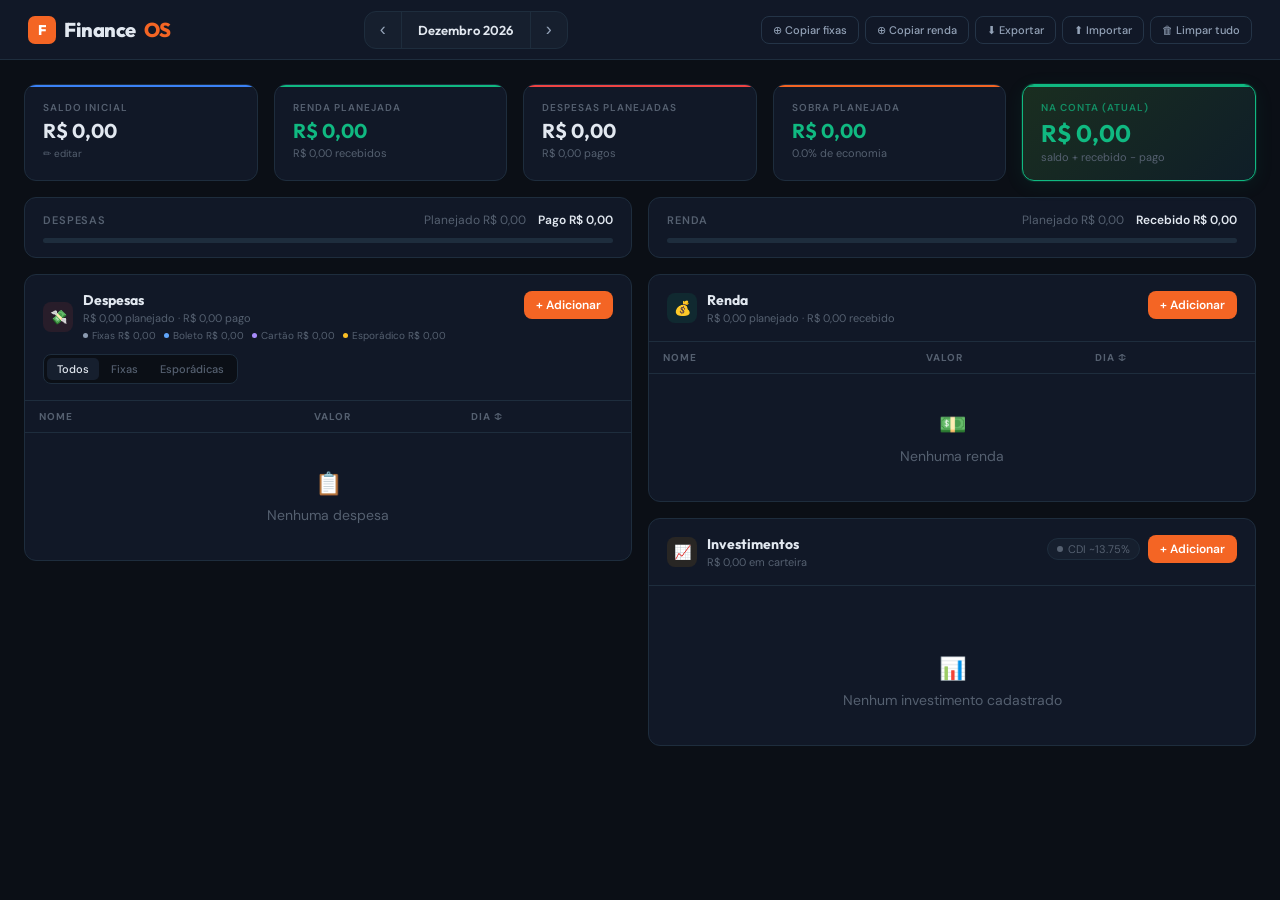
==== index.html @ c9d5740b "initial commit" ====
<!doctype html>
<html lang="pt-BR">
  <head>
    <meta charset="UTF-8" />
    <meta name="viewport" content="width=device-width, initial-scale=1.0" />
    <title>FinanceOS</title>
    <link rel="preconnect" href="https://fonts.googleapis.com" />
    <link
      href="https://fonts.googleapis.com/css2?family=Outfit:wght@300;400;500;600;700;800&family=DM+Sans:wght@300;400;500;600&display=swap"
      rel="stylesheet"
    />
    <style>
      :root {
        --bg: #0b0f16;
        --card: #111827;
        --card2: #161f2e;
        --border: #1e2d3d;
        --border2: #243447;
        --navy: #334960;
        --orange: #f46524;
        --orange2: #ff7533;
        --green: #10b981;
        --green-dim: rgba(16, 185, 129, 0.1);
        --red: #ef4444;
        --red-dim: rgba(239, 68, 68, 0.1);
        --yellow: #f59e0b;
        --yellow-dim: rgba(245, 158, 11, 0.1);
        --blue: #3b82f6;
        --blue-dim: rgba(59, 130, 246, 0.1);
        --purple: #8b5cf6;
        --purple-dim: rgba(139, 92, 246, 0.1);
        --text: #e2e8f0;
        --text2: #94a3b8;
        --text3: #556070;
        --r: 12px;
        --rs: 8px;
      }
      * {
        margin: 0;
        padding: 0;
        box-sizing: border-box;
      }
      body {
        font-family: "DM Sans", sans-serif;
        background: var(--bg);
        color: var(--text);
        min-height: 100vh;
        font-size: 14px;
      }

      /* HEADER */
      .header {
        display: flex;
        align-items: center;
        justify-content: space-between;
        padding: 0 28px;
        height: 60px;
        background: var(--card);
        border-bottom: 1px solid var(--border);
        position: sticky;
        top: 0;
        z-index: 50;
        gap: 12px;
      }
      .logo {
        font-family: "Outfit", sans-serif;
        font-size: 20px;
        font-weight: 800;
        letter-spacing: -0.5px;
        display: flex;
        align-items: center;
        gap: 8px;
        flex-shrink: 0;
      }
      .logo-mark {
        width: 28px;
        height: 28px;
        background: var(--orange);
        border-radius: 7px;
        display: flex;
        align-items: center;
        justify-content: center;
        font-size: 14px;
        color: white;
        font-weight: 800;
      }
      .logo span {
        color: var(--orange);
      }
      .month-nav {
        display: flex;
        align-items: center;
        background: var(--card2);
        border: 1px solid var(--border);
        border-radius: var(--r);
        overflow: hidden;
        flex-shrink: 0;
      }
      .mnav-btn {
        width: 36px;
        height: 36px;
        border: none;
        background: transparent;
        color: var(--text2);
        cursor: pointer;
        font-size: 18px;
        transition: all 0.15s;
        display: flex;
        align-items: center;
        justify-content: center;
      }
      .mnav-btn:hover {
        background: var(--border);
        color: var(--text);
      }
      .mnav-label {
        font-family: "Outfit", sans-serif;
        font-size: 13px;
        font-weight: 600;
        color: var(--text);
        min-width: 130px;
        text-align: center;
        text-transform: capitalize;
        border-left: 1px solid var(--border);
        border-right: 1px solid var(--border);
        height: 36px;
        display: flex;
        align-items: center;
        justify-content: center;
      }
      .header-right {
        display: flex;
        gap: 6px;
        align-items: center;
        flex-wrap: wrap;
      }
      .btn-sm {
        padding: 6px 11px;
        border-radius: var(--rs);
        border: 1px solid var(--border2);
        background: transparent;
        color: var(--text2);
        cursor: pointer;
        font-family: "DM Sans", sans-serif;
        font-size: 11px;
        font-weight: 500;
        transition: all 0.15s;
        display: flex;
        align-items: center;
        gap: 4px;
        white-space: nowrap;
      }
      .btn-sm:hover {
        background: var(--card2);
        color: var(--text);
        border-color: var(--navy);
      }
      .btn-sm.danger:hover {
        background: var(--red-dim);
        color: var(--red);
        border-color: var(--red);
      }

      .main {
        max-width: 1280px;
        margin: 0 auto;
        padding: 24px;
      }

      /* SUMMARY */
      .summary {
        display: grid;
        grid-template-columns: repeat(5, 1fr);
        gap: 16px;
        margin-bottom: 16px;
      }
      .scard {
        background: var(--card);
        border: 1px solid var(--border);
        border-radius: var(--r);
        padding: 16px 18px;
        cursor: default;
        transition: border-color 0.2s;
        position: relative;
        overflow: hidden;
      }
      .scard::after {
        content: "";
        position: absolute;
        top: 0;
        left: 0;
        right: 0;
        height: 2px;
        border-radius: 2px 2px 0 0;
      }
      .scard.c-blue::after {
        background: var(--blue);
      }
      .scard.c-green::after {
        background: var(--green);
      }
      .scard.c-red::after {
        background: var(--red);
      }
      .scard.c-orange::after {
        background: var(--orange);
      }
      .scard:hover {
        border-color: var(--border2);
      }
      .scard.c-destaque {
        background: linear-gradient(135deg, #1a2e20 0%, #0f1e28 100%);
        border-color: var(--green);
        box-shadow:
          0 0 0 1px rgba(16, 185, 129, 0.15),
          0 4px 20px rgba(16, 185, 129, 0.08);
      }
      .scard.c-destaque::after {
        background: var(--green);
      }
      .scard.c-destaque .scard-label {
        color: var(--green);
        opacity: 0.7;
      }
      .scard.c-destaque .scard-value {
        font-size: 24px;
      }
      .scard-label {
        font-size: 10px;
        font-weight: 600;
        text-transform: uppercase;
        letter-spacing: 0.1em;
        color: var(--text3);
        margin-bottom: 6px;
      }
      .scard-value {
        font-family: "Outfit", sans-serif;
        font-size: 20px;
        font-weight: 700;
        color: var(--text);
        line-height: 1.1;
      }
      .scard-value.pos {
        color: var(--green);
      }
      .scard-value.neg {
        color: var(--red);
      }
      .scard-sub {
        font-size: 11px;
        color: var(--text3);
        margin-top: 4px;
      }

      /* PROGRESS */
      .progress-row {
        display: grid;
        grid-template-columns: 1fr 1fr;
        gap: 16px;
        padding-bottom: 16px;
      }
      .pcard {
        background: var(--card);
        border: 1px solid var(--border);
        border-radius: var(--r);
        padding: 14px 18px;
      }
      .pcard-head {
        display: flex;
        justify-content: space-between;
        align-items: center;
        margin-bottom: 10px;
      }
      .pcard-title {
        font-size: 11px;
        font-weight: 600;
        text-transform: uppercase;
        letter-spacing: 0.08em;
        color: var(--text3);
      }
      .pcard-amounts {
        display: flex;
        gap: 12px;
        font-size: 12px;
      }
      .pamt-plan {
        color: var(--text3);
      }
      .pamt-real {
        color: var(--text);
        font-weight: 600;
      }
      .pbar {
        height: 5px;
        background: var(--border);
        border-radius: 100px;
        overflow: hidden;
      }
      .pbar-fill {
        height: 100%;
        border-radius: 100px;
        transition: width 0.5s ease;
      }
      .fill-green {
        background: var(--green);
      }
      .fill-red {
        background: var(--red);
      }

      /* LAYOUT */
      .layout-main {
        display: grid;
        grid-template-columns: 1fr 1fr;
        grid-template-rows: auto 1fr;
        gap: 16px;
        align-items: start;
      }
      .col-left {
        grid-column: 1;
        grid-row: 1/3;
      }
      .col-right-top {
        grid-column: 2;
        grid-row: 1;
      }
      .col-right-bottom {
        grid-column: 2;
        grid-row: 2;
      }
      .section {
        background: var(--card);
        border: 1px solid var(--border);
        border-radius: var(--r);
        overflow: hidden;
      }

      /* SECTION HEADER */
      .sec-head {
        display: flex;
        flex-direction: column;
        gap: 12px;
        padding: 16px 18px;
        border-bottom: 1px solid var(--border);
      }
      .sec-head-row {
        display: flex;
        align-items: flex-start;
        justify-content: space-between;
        gap: 8px;
      }
      .sec-title-wrap {
        display: flex;
        align-items: center;
        gap: 10px;
        min-width: 0;
      }
      .sec-icon {
        width: 30px;
        height: 30px;
        border-radius: var(--rs);
        display: flex;
        align-items: center;
        justify-content: center;
        font-size: 14px;
        flex-shrink: 0;
      }
      .icon-r {
        background: var(--red-dim);
      }
      .icon-g {
        background: var(--green-dim);
      }
      .icon-y {
        background: var(--yellow-dim);
      }
      .sec-title {
        font-family: "Outfit", sans-serif;
        font-size: 14px;
        font-weight: 700;
        color: var(--text);
      }
      .sec-sub {
        font-size: 11px;
        color: var(--text3);
        margin-top: 2px;
      }
      .sec-sub2 {
        font-size: 10px;
        color: var(--text3);
        margin-top: 4px;
        display: flex;
        gap: 8px;
        flex-wrap: wrap;
      }
      .sub2-tag {
        display: inline-flex;
        align-items: center;
        gap: 4px;
      }
      .sub2-dot {
        width: 5px;
        height: 5px;
        border-radius: 50%;
        flex-shrink: 0;
      }

      /* FILTER TABS */
      .ftabs {
        display: flex;
        background: var(--bg);
        border: 1px solid var(--border);
        border-radius: var(--rs);
        padding: 3px;
        gap: 2px;
        width: fit-content;
      }
      .ftab {
        padding: 4px 10px;
        border-radius: 5px;
        border: none;
        background: transparent;
        color: var(--text3);
        cursor: pointer;
        font-family: "DM Sans", sans-serif;
        font-size: 11px;
        font-weight: 500;
        transition: all 0.15s;
        white-space: nowrap;
      }
      .ftab.active {
        background: var(--card2);
        color: var(--text);
      }
      .ftab:hover:not(.active) {
        color: var(--text2);
      }

      /* BUTTONS */
      .btn-add {
        display: flex;
        align-items: center;
        gap: 4px;
        padding: 6px 12px;
        background: var(--orange);
        color: white;
        border: none;
        border-radius: var(--rs);
        font-family: "DM Sans", sans-serif;
        font-size: 12px;
        font-weight: 600;
        cursor: pointer;
        transition: all 0.15s;
        white-space: nowrap;
        flex-shrink: 0;
      }
      .btn-add:hover {
        background: var(--orange2);
        transform: translateY(-1px);
      }
      .btn-ghost {
        display: flex;
        align-items: center;
        gap: 4px;
        padding: 4px 9px;
        background: transparent;
        color: var(--green);
        border: 1px solid rgba(16, 185, 129, 0.3);
        border-radius: var(--rs);
        font-family: "DM Sans", sans-serif;
        font-size: 11px;
        font-weight: 600;
        cursor: pointer;
        transition: all 0.15s;
        white-space: nowrap;
      }
      .btn-ghost:hover {
        background: var(--green-dim);
      }

      /* TABLE */
      .table-wrap {
        overflow-x: hidden;
      }
      table {
        width: 100%;
        border-collapse: collapse;
        table-layout: fixed;
      }
      thead th {
        padding: 9px 10px;
        text-align: left;
        font-size: 10px;
        font-weight: 700;
        text-transform: uppercase;
        letter-spacing: 0.1em;
        color: var(--text3);
        border-bottom: 1px solid var(--border);
        white-space: nowrap;
        overflow: hidden;
        text-overflow: ellipsis;
      }
      thead th:first-child {
        padding-left: 14px;
      }
      thead th.right {
        text-align: right;
        padding-right: 12px;
      }
      /* breathing room between status badge and action buttons */
      .desp-table td:nth-child(4),
      .rend-table td:nth-child(4) {
        padding-right: 20px;
      }
      .desp-table td:nth-child(5),
      .rend-table td:nth-child(5) {
        padding-left: 0;
      }
      thead th.sortable {
        cursor: pointer;
        user-select: none;
      }
      thead th.sortable:hover {
        color: var(--text2);
      }
      .desp-table th:nth-child(1) {
        width: 46%;
      }
      .desp-table th:nth-child(2) {
        width: 26%;
      }
      .desp-table th:nth-child(3) {
        width: 12%;
      }
      .desp-table th:nth-child(4) {
        width: 16%;
      }
      .rend-table th:nth-child(1) {
        width: 44%;
      }
      .rend-table th:nth-child(2) {
        width: 28%;
      }
      .rend-table th:nth-child(3) {
        width: 12%;
      }
      .rend-table th:nth-child(4) {
        width: 16%;
      }
      tbody tr {
        border-bottom: 1px solid var(--border);
        transition: background 0.1s;
        cursor: grab;
      }
      tbody tr:last-child {
        border-bottom: none;
      }
      tbody tr:hover {
        background: rgba(255, 255, 255, 0.02);
      }
      tbody tr:active {
        cursor: grabbing;
      }
      tbody tr.dragging {
        opacity: 0.3;
      }
      tbody tr.drag-target {
        background: rgba(244, 101, 36, 0.07) !important;
        outline: 1px dashed rgba(244, 101, 36, 0.35);
      }
      tbody td {
        padding: 11px 10px;
        color: var(--text);
        font-size: 13px;
        vertical-align: middle;
        white-space: nowrap;
      }
      tbody td:first-child {
        padding-left: 14px;
        overflow: hidden;
        text-overflow: ellipsis;
      }
      tbody td.right {
        text-align: right;
        padding-right: 10px;
        padding-left: 6px;
      }
      tbody td.right {
        text-align: right;
        padding-right: 12px;
      }
      .td-muted {
        color: var(--text3);
      }

      /* Color stripe — tipo (overridden by done) */
      tr.tr-boleto:not(.tr-done) td:first-child {
        box-shadow: inset 3px 0 0 var(--blue);
      }
      tr.tr-cartao:not(.tr-done) td:first-child {
        box-shadow: inset 3px 0 0 var(--purple);
      }
      tr.tr-espora:not(.tr-done) td:first-child {
        box-shadow: inset 3px 0 0 var(--yellow);
      }
      /* Paid/received row */
      tbody tr.tr-done {
        background: rgba(16, 185, 129, 0.05);
      }
      tbody tr.tr-done:hover {
        background: rgba(16, 185, 129, 0.09);
      }
      tbody tr.tr-done td:first-child {
        box-shadow: inset 3px 0 0 var(--green);
      }

      /* BADGES */
      .badge-inline {
        display: inline-flex;
        align-items: center;
        font-size: 9px;
        font-weight: 700;
        padding: 1px 6px;
        border-radius: 100px;
        text-transform: uppercase;
        letter-spacing: 0.05em;
        vertical-align: middle;
        margin-left: 6px;
        background: var(--green-dim);
        color: var(--green);
      }
      .badge-hoje {
        background: rgba(244, 101, 36, 0.15);
        color: var(--orange);
      }

      /* ROW ACTIONS - always visible, equal size */
      .row-acts {
        display: flex;
        align-items: center;
        justify-content: flex-end;
        gap: 5px;
      }
      .ibt {
        width: 26px;
        height: 26px;
        border-radius: 5px;
        border: none;
        background: transparent;
        cursor: pointer;
        display: flex;
        align-items: center;
        justify-content: center;
        font-size: 13px;
        color: var(--text3);
        transition: all 0.1s;
        flex-shrink: 0;
      }
      .ibt:hover {
        background: var(--border2);
        color: var(--text);
      }
      .ibt.chk:hover {
        background: var(--green-dim);
        color: var(--green);
      }
      .ibt.del:hover {
        background: var(--red-dim);
        color: var(--red);
      }
      .ibt.chk.is-done {
        color: var(--green);
      }

      .empty {
        text-align: center;
        padding: 36px 24px;
        color: var(--text3);
      }
      .empty-icon {
        font-size: 22px;
        margin-bottom: 8px;
      }

      /* INVESTMENTS */
      .inv-grid {
        display: grid;
        grid-template-columns: repeat(auto-fill, minmax(200px, 1fr));
        gap: 12px;
        padding: 16px;
      }
      .inv-card {
        background: var(--card2);
        border: 1px solid var(--border);
        border-radius: var(--rs);
        padding: 14px;
        position: relative;
        transition: border-color 0.15s;
      }
      .inv-card:hover {
        border-color: var(--border2);
      }
      .inv-card.cdb-card {
        border-color: rgba(16, 185, 129, 0.25);
      }
      .inv-card-acts {
        position: absolute;
        top: 8px;
        right: 8px;
        display: flex;
        gap: 4px;
      }
      .inv-name {
        font-weight: 600;
        font-size: 13px;
        margin-bottom: 2px;
        padding-right: 56px;
      }
      .inv-type {
        font-size: 10px;
        text-transform: uppercase;
        letter-spacing: 0.06em;
        color: var(--text3);
        margin-bottom: 10px;
      }
      .inv-val {
        font-family: "Outfit", sans-serif;
        font-size: 19px;
        font-weight: 700;
        color: var(--green);
      }
      .inv-rend {
        font-size: 11px;
        color: var(--green);
        margin-top: 2px;
      }
      .inv-rend.neg {
        color: var(--red);
      }
      .inv-meta {
        display: flex;
        justify-content: space-between;
        margin-top: 8px;
        padding-top: 8px;
        border-top: 1px solid var(--border);
        font-size: 10px;
        color: var(--text3);
      }
      .inv-aportes {
        margin-top: 8px;
        padding-top: 8px;
        border-top: 1px solid var(--border);
      }
      .inv-aporte-row {
        display: flex;
        justify-content: space-between;
        align-items: center;
        font-size: 11px;
        color: var(--text3);
        padding: 3px 0;
        gap: 6px;
      }
      .inv-aporte-val {
        color: var(--text);
        font-weight: 500;
        flex-shrink: 0;
      }
      .inv-aporte-tag {
        font-size: 9px;
        padding: 1px 5px;
        border-radius: 100px;
        background: var(--yellow-dim);
        color: var(--yellow);
        flex-shrink: 0;
      }
      .inv-aporte-del {
        width: 16px;
        height: 16px;
        border-radius: 3px;
        border: none;
        background: transparent;
        cursor: pointer;
        color: var(--text3);
        font-size: 10px;
        display: flex;
        align-items: center;
        justify-content: center;
        flex-shrink: 0;
      }
      .inv-aporte-del:hover {
        background: var(--red-dim);
        color: var(--red);
      }
      .inv-total {
        display: flex;
        align-items: center;
        justify-content: space-between;
        padding: 12px 16px;
        border-top: 1px solid var(--border);
      }
      .inv-total-label {
        font-size: 12px;
        color: var(--text3);
      }
      .inv-total-val {
        font-family: "Outfit", sans-serif;
        font-size: 15px;
        font-weight: 700;
        color: var(--green);
      }

      /* CDI BADGE */
      .cdi-badge {
        display: inline-flex;
        align-items: center;
        gap: 5px;
        font-size: 11px;
        color: var(--text3);
        background: var(--card2);
        border: 1px solid var(--border);
        border-radius: 100px;
        padding: 3px 9px;
        flex-shrink: 0;
      }
      .cdi-dot {
        width: 6px;
        height: 6px;
        border-radius: 50%;
        background: var(--text3);
      }
      .cdi-dot.live {
        background: var(--green);
        animation: pulse 2s infinite;
      }
      @keyframes pulse {
        0%,
        100% {
          opacity: 1;
        }
        50% {
          opacity: 0.4;
        }
      }

      /* MODAL */
      .overlay {
        position: fixed;
        inset: 0;
        background: rgba(0, 0, 0, 0.65);
        backdrop-filter: blur(3px);
        z-index: 200;
        display: flex;
        align-items: center;
        justify-content: center;
        opacity: 0;
        pointer-events: none;
        transition: opacity 0.2s;
      }
      .overlay.open {
        opacity: 1;
        pointer-events: all;
      }
      .modal {
        background: var(--card);
        border: 1px solid var(--border2);
        border-radius: var(--r);
        padding: 26px;
        width: 440px;
        max-width: 96vw;
        transform: translateY(10px) scale(0.98);
        transition: transform 0.2s;
        max-height: 90vh;
        overflow-y: auto;
      }
      .overlay.open .modal {
        transform: translateY(0) scale(1);
      }
      .modal-title {
        font-family: "Outfit", sans-serif;
        font-size: 16px;
        font-weight: 700;
        margin-bottom: 20px;
        color: var(--text);
      }
      .fg {
        margin-bottom: 13px;
      }
      .fg label {
        display: block;
        font-size: 11px;
        font-weight: 600;
        text-transform: uppercase;
        letter-spacing: 0.07em;
        color: var(--text3);
        margin-bottom: 5px;
      }
      .fi,
      .fs {
        width: 100%;
        padding: 9px 12px;
        background: var(--bg);
        border: 1px solid var(--border2);
        border-radius: var(--rs);
        color: var(--text);
        font-family: "DM Sans", sans-serif;
        font-size: 13px;
        outline: none;
        transition: border-color 0.15s;
      }
      .fi:focus,
      .fs:focus {
        border-color: var(--orange);
      }
      .fs option {
        background: var(--card);
      }
      .frow {
        display: grid;
        grid-template-columns: 1fr 1fr;
        gap: 12px;
      }
      .modal-actions {
        display: flex;
        gap: 8px;
        margin-top: 20px;
        justify-content: flex-end;
      }
      .btn-save {
        padding: 9px 22px;
        background: var(--orange);
        color: white;
        border: none;
        border-radius: var(--rs);
        font-family: "DM Sans", sans-serif;
        font-size: 13px;
        font-weight: 600;
        cursor: pointer;
        transition: all 0.15s;
      }
      .btn-save:hover {
        background: var(--orange2);
      }
      .btn-cancel {
        padding: 9px 18px;
        background: transparent;
        color: var(--text2);
        border: 1px solid var(--border2);
        border-radius: var(--rs);
        font-family: "DM Sans", sans-serif;
        font-size: 13px;
        cursor: pointer;
        transition: all 0.15s;
      }
      .btn-cancel:hover {
        background: var(--card2);
        color: var(--text);
      }
      .cdi-hint {
        font-size: 11px;
        color: var(--text3);
        margin-top: 4px;
      }
      .cdi-hint span {
        color: var(--green);
      }

      /* CHECK ROW */
      .check-row {
        display: flex;
        align-items: flex-start;
        gap: 8px;
        margin-bottom: 13px;
        padding: 10px 13px;
        background: var(--bg);
        border: 1px solid var(--border2);
        border-radius: var(--rs);
      }
      .check-row input[type="checkbox"] {
        width: 15px;
        height: 15px;
        accent-color: var(--orange);
        cursor: pointer;
        flex-shrink: 0;
        margin-top: 1px;
      }
      .check-row label {
        font-size: 12px;
        color: var(--text2);
        cursor: pointer;
        line-height: 1.4;
      }

      /* RADIO OPTIONS */
      .radio-group {
        display: flex;
        flex-direction: column;
        gap: 6px;
        margin-bottom: 13px;
      }
      .radio-opt {
        display: flex;
        align-items: flex-start;
        gap: 8px;
        padding: 9px 13px;
        background: var(--bg);
        border: 1px solid var(--border2);
        border-radius: var(--rs);
        cursor: pointer;
        transition: border-color 0.15s;
      }
      .radio-opt:hover {
        border-color: var(--navy);
      }
      .radio-opt.selected {
        border-color: var(--orange);
        background: rgba(244, 101, 36, 0.05);
      }
      .radio-opt input[type="radio"] {
        width: 14px;
        height: 14px;
        accent-color: var(--orange);
        cursor: pointer;
        flex-shrink: 0;
        margin-top: 1px;
      }
      .radio-opt-text {
        font-size: 12px;
        color: var(--text2);
        line-height: 1.4;
      }
      .radio-opt-text strong {
        color: var(--text);
        display: block;
        font-size: 12px;
        margin-bottom: 1px;
      }

      /* MODAL INFO */
      .modal-info {
        background: var(--green-dim);
        border: 1px solid rgba(16, 185, 129, 0.2);
        border-radius: var(--rs);
        padding: 9px 12px;
        margin-bottom: 13px;
        font-size: 12px;
        color: var(--green);
      }

      /* SALDO EDIT */
      .saldo-fi {
        background: var(--card2);
        border: 1px solid var(--border2);
        border-radius: 6px;
        color: var(--text);
        font-family: "Outfit", sans-serif;
        font-size: 20px;
        font-weight: 700;
        padding: 2px 8px;
        width: 160px;
        outline: none;
      }
      .saldo-fi:focus {
        border-color: var(--orange);
      }

      /* TOAST */
      .toast {
        position: fixed;
        bottom: 20px;
        right: 20px;
        background: var(--card);
        border: 1px solid var(--border2);
        border-radius: var(--rs);
        padding: 10px 16px;
        font-size: 13px;
        color: var(--text);
        z-index: 300;
        transform: translateY(60px);
        opacity: 0;
        transition: all 0.25s;
        display: flex;
        align-items: center;
        gap: 10px;
        min-width: 220px;
      }
      .toast.show {
        transform: translateY(0);
        opacity: 1;
      }
      .toast.ok {
        border-left: 3px solid var(--green);
      }
      .toast.err {
        border-left: 3px solid var(--red);
      }
      .toast.warn {
        border-left: 3px solid var(--yellow);
      }
      .toast-undo {
        padding: 3px 10px;
        background: var(--border2);
        border: none;
        border-radius: 5px;
        color: var(--text);
        font-size: 12px;
        font-weight: 600;
        cursor: pointer;
        transition: background 0.1s;
        flex-shrink: 0;
      }
      .toast-undo:hover {
        background: var(--navy);
      }

      input[type="number"]::-webkit-inner-spin-button,
      input[type="number"]::-webkit-outer-spin-button {
        -webkit-appearance: none;
        margin: 0;
      }
      input[type="number"] {
        appearance: textfield;
      }
      .fs {
        appearance: none;
        -webkit-appearance: none;
        background-image: url("data:image/svg+xml,%3Csvg xmlns='http://www.w3.org/2000/svg' width='12' height='8' viewBox='0 0 12 8'%3E%3Cpath d='M1 1l5 5 5-5' stroke='%2356677a' stroke-width='1.5' fill='none' stroke-linecap='round'/%3E%3C/svg%3E");
        background-repeat: no-repeat;
        background-position: right 12px center;
        padding-right: 36px;
        cursor: pointer;
      }
      input[type="date"]::-webkit-calendar-picker-indicator {
        background-image: url("data:image/svg+xml,%3Csvg xmlns='http://www.w3.org/2000/svg' width='14' height='14' viewBox='0 0 24 24' fill='none' stroke='%2356677a' stroke-width='2' stroke-linecap='round'%3E%3Crect x='3' y='4' width='18' height='18' rx='2'/%3E%3Cline x1='16' y1='2' x2='16' y2='6'/%3E%3Cline x1='8' y1='2' x2='8' y2='6'/%3E%3Cline x1='3' y1='10' x2='21' y2='10'/%3E%3C/svg%3E");
        cursor: pointer;
        opacity: 1;
        padding: 2px;
      }

      /* TODAY BANNER */
      .today-banner {
        background: linear-gradient(
          135deg,
          rgba(244, 101, 36, 0.08),
          rgba(244, 101, 36, 0.03)
        );
        border: 1px solid rgba(244, 101, 36, 0.25);
        border-radius: var(--r);
        padding: 14px 18px;
        display: flex;
        align-items: flex-start;
        gap: 14px;
      }
      .today-banner-icon {
        font-size: 20px;
        flex-shrink: 0;
        margin-top: 1px;
      }
      .today-banner-title {
        font-family: "Outfit", sans-serif;
        font-size: 13px;
        font-weight: 700;
        color: var(--orange);
        margin-bottom: 6px;
      }
      .today-banner-items {
        display: flex;
        flex-wrap: wrap;
        gap: 8px;
      }
      .today-item {
        display: inline-flex;
        align-items: center;
        gap: 6px;
        background: rgba(244, 101, 36, 0.1);
        border: 1px solid rgba(244, 101, 36, 0.2);
        border-radius: 100px;
        padding: 3px 10px;
        font-size: 12px;
        color: var(--text);
      }
      .today-item.done {
        background: var(--green-dim);
        border-color: rgba(16, 185, 129, 0.2);
        color: var(--text3);
        text-decoration: line-through;
      }
      .today-item-val {
        font-weight: 600;
        color: var(--orange);
      }
      .today-item.done .today-item-val {
        color: var(--green);
      }

      @media (max-width: 1050px) {
        .layout-main {
          grid-template-columns: 1fr;
          grid-template-rows: auto;
        }
        .col-left,
        .col-right-top,
        .col-right-bottom {
          grid-column: 1;
          grid-row: auto;
        }
      }
      @media (max-width: 800px) {
        .summary {
          grid-template-columns: repeat(3, 1fr);
        }
        .progress-row {
          grid-template-columns: 1fr;
        }
        .header {
          padding: 0 14px;
          flex-wrap: wrap;
          height: auto;
          padding-top: 10px;
          padding-bottom: 10px;
        }
        .main {
          padding: 14px;
        }
      }
      @media (max-width: 520px) {
        .summary {
          grid-template-columns: 1fr 1fr;
        }
      }
    </style>
  </head>
  <body>
    <header class="header">
      <div class="logo">
        <div class="logo-mark">F</div>
        Finance<span>OS</span>
      </div>
      <div class="month-nav">
        <button class="mnav-btn" onclick="prevMonth()">&#8249;</button>
        <div class="mnav-label" id="monthLabel">—</div>
        <button class="mnav-btn" onclick="nextMonth()">&#8250;</button>
      </div>
      <div class="header-right">
        <button class="btn-sm" onclick="copyPrevMonthFixed()">
          ⊕ Copiar fixas
        </button>
        <button class="btn-sm" onclick="copyPrevMonthRenda()">
          ⊕ Copiar renda
        </button>
        <button class="btn-sm" onclick="exportData()">⬇ Exportar</button>
        <button class="btn-sm" onclick="importClick()">⬆ Importar</button>
        <button class="btn-sm danger" onclick="clearAll()">
          🗑 Limpar tudo
        </button>
        <input
          type="file"
          id="importFile"
          accept=".json"
          style="display: none"
          onchange="importData(event)"
        />
      </div>
    </header>

    <div class="main">
      <div id="todayBanner" style="display: none; margin-bottom: 16px"></div>
      <div class="summary" id="summary"></div>
      <div class="progress-row" id="progressRow"></div>

      <div class="layout-main">
        <!-- DESPESAS -->
        <div class="section col-left">
          <div class="sec-head">
            <div class="sec-head-row">
              <div class="sec-title-wrap">
                <div class="sec-icon icon-r">💸</div>
                <div>
                  <div class="sec-title">Despesas</div>
                  <div class="sec-sub" id="despSub">—</div>
                  <div class="sec-sub2" id="despBreak"></div>
                </div>
              </div>
              <button class="btn-add" onclick="openModal('despesa')">
                + Adicionar
              </button>
            </div>
            <div class="ftabs">
              <button class="ftab active" onclick="setFilter('todos', this)">
                Todos
              </button>
              <button class="ftab" onclick="setFilter('fixo', this)">
                Fixas
              </button>
              <button class="ftab" onclick="setFilter('esporadico', this)">
                Esporádicas
              </button>
            </div>
          </div>
          <div class="table-wrap">
            <table class="desp-table">
              <thead>
                <tr>
                  <th>Nome</th>
                  <th>Valor</th>
                  <th
                    class="sortable"
                    onclick="toggleSort('d')"
                    id="despDiaHead"
                  >
                    Dia ↕
                  </th>
                  <th class="right"></th>
                </tr>
              </thead>
              <tbody id="despBody"></tbody>
            </table>
            <div class="empty" id="despEmpty" style="display: none">
              <div class="empty-icon">📋</div>
              <div>Nenhuma despesa</div>
            </div>
          </div>
        </div>

        <!-- RENDA -->
        <div class="section col-right-top">
          <div class="sec-head">
            <div class="sec-head-row">
              <div class="sec-title-wrap">
                <div class="sec-icon icon-g">💰</div>
                <div>
                  <div class="sec-title">Renda</div>
                  <div class="sec-sub" id="rendSub">—</div>
                </div>
              </div>
              <button class="btn-add" onclick="openModal('renda')">
                + Adicionar
              </button>
            </div>
          </div>
          <div class="table-wrap">
            <table class="rend-table">
              <thead>
                <tr>
                  <th>Nome</th>
                  <th>Valor</th>
                  <th
                    class="sortable"
                    onclick="toggleSort('r')"
                    id="rendDiaHead"
                  >
                    Dia ↕
                  </th>
                  <th class="right"></th>
                </tr>
              </thead>
              <tbody id="rendBody"></tbody>
            </table>
            <div class="empty" id="rendEmpty" style="display: none">
              <div class="empty-icon">💵</div>
              <div>Nenhuma renda</div>
            </div>
          </div>
        </div>

        <!-- INVESTIMENTOS -->
        <div class="section col-right-bottom">
          <div class="sec-head">
            <div class="sec-head-row">
              <div class="sec-title-wrap">
                <div class="sec-icon icon-y">📈</div>
                <div>
                  <div class="sec-title">Investimentos</div>
                  <div class="sec-sub" id="invSub">—</div>
                </div>
              </div>
              <div
                style="
                  display: flex;
                  align-items: center;
                  gap: 8px;
                  flex-wrap: wrap;
                "
              >
                <div class="cdi-badge">
                  <div class="cdi-dot" id="cdiDot"></div>
                  <span id="cdiLabel">CDI...</span>
                </div>
                <button class="btn-add" onclick="openModal('investimento')">
                  + Adicionar
                </button>
              </div>
            </div>
          </div>
          <div id="invGrid" class="inv-grid"></div>
          <div class="empty" id="invEmpty" style="display: none">
            <div class="empty-icon">📊</div>
            <div>Nenhum investimento cadastrado</div>
          </div>
          <div id="invTotal" style="display: none" class="inv-total">
            <span class="inv-total-label">Total em carteira</span>
            <span class="inv-total-val" id="invTotalVal">R$ 0,00</span>
          </div>
        </div>
      </div>
    </div>

    <div class="overlay" id="overlay" onclick="handleOverlayClick(event)">
      <div class="modal">
        <div class="modal-title" id="modalTitle">—</div>
        <div id="modalBody"></div>
        <div class="modal-actions">
          <button class="btn-cancel" onclick="closeModal()">Cancelar</button>
          <button class="btn-save" onclick="saveModal()">Salvar</button>
        </div>
      </div>
    </div>
    <div class="toast" id="toast">
      <span id="toastMsg"></span>
      <button
        class="toast-undo"
        id="toastUndo"
        style="display: none"
        onclick="undoLast()"
      >
        Desfazer
      </button>
    </div>

    <script>
      const MONTHS = [
        "Janeiro",
        "Fevereiro",
        "Março",
        "Abril",
        "Maio",
        "Junho",
        "Julho",
        "Agosto",
        "Setembro",
        "Outubro",
        "Novembro",
        "Dezembro",
      ];
      const INV_TIPOS = [
        "CDB",
        "Ações",
        "FII",
        "Renda Fixa",
        "Tesouro Direto",
        "Criptomoedas",
        "Outro",
      ];

      let yr = new Date().getFullYear(),
        mo = new Date().getMonth();
      let state = {},
        curFilter = "todos",
        modalCtx = null,
        cdiDiary = null,
        dragId = null,
        dragSec = null;
      let despSort = null,
        rendSort = null; // null | 'asc' | 'desc'
      let undoStack = []; // {desc, restore: fn}

      // ─── KEY / MONTH ────────────────────────────────────────
      function uid() {
        return Date.now().toString(36) + Math.random().toString(36).slice(2, 6);
      }
      function getKey(y, m) {
        y = y ?? yr;
        m = m ?? mo;
        return `${y}-${String(m + 1).padStart(2, "0")}`;
      }
      function getMonth(y, m) {
        const k = getKey(y, m);
        if (!state[k])
          state[k] = {
            saldoInicial: 0,
            despesas: [],
            rendas: [],
            investimentos: [],
          };
        return state[k];
      }
      function save() {
        localStorage.setItem("fos_v3", JSON.stringify(state));
      }

      // ─── MIGRATE ────────────────────────────────────────────
      function migrate() {
        Object.values(state).forEach((m) => {
          if (!m.despesas) m.despesas = [];
          if (!m.rendas) m.rendas = [];
          if (!m.investimentos) m.investimentos = [];
          m.despesas.forEach((d) => {
            if (d.tipo === "cartao") {
              d.tipo = "fixo";
              d.subtipo = "cartao";
            }
            if (d.tipo === "fixo" && !d.subtipo) d.subtipo = "boleto";
            if (d.data && typeof d.data === "string" && d.data.includes("-"))
              d.data = parseInt(d.data.split("-")[2], 10);
          });
          m.rendas.forEach((r) => {
            if (r.data && typeof r.data === "string" && r.data.includes("-"))
              r.data = parseInt(r.data.split("-")[2], 10);
          });
          m.investimentos.forEach((i) => {
            // old CDB with valorInicial → aportes
            if (i.valorInicial !== undefined && !i.aportes) {
              i.aportes = [
                {
                  id: uid(),
                  valor: i.valorInicial,
                  data: i.dataInicio || new Date().toISOString().slice(0, 10),
                  impacto: "nenhum",
                },
              ];
              delete i.valorInicial;
              delete i.dataInicio;
            }
            // ensure aportes array
            if (!i.aportes) i.aportes = [];
          });
        });
      }

      function load() {
        const s =
          localStorage.getItem("fos_v3") || localStorage.getItem("fos_v2");
        if (s) {
          state = JSON.parse(s);
          migrate();
          return;
        }
      }

      // ─── CDI ────────────────────────────────────────────────
      async function fetchCDI() {
        try {
          const r = await fetch(
            "https://api.bcb.gov.br/dados/serie/bcdata.sgs.12/dados/ultimos/1?formato=json",
          );
          if (!r.ok) throw 0;
          const data = await r.json();
          cdiDiary = parseFloat(data[0].valor) / 100;
          const aa = (Math.pow(1 + cdiDiary, 252) - 1) * 100;
          document.getElementById("cdiDot").classList.add("live");
          document.getElementById("cdiLabel").textContent =
            `CDI ${aa.toFixed(2)}% a.a.`;
        } catch {
          cdiDiary = Math.pow(1 + 13.75 / 100, 1 / 252) - 1;
          document.getElementById("cdiLabel").textContent = "CDI ~13.75%";
        }
        render();
      }

      function businessDays(s, e) {
        const sd = new Date(s + "T12:00:00"),
          ed = new Date(e + "T12:00:00");
        let n = 0,
          d = new Date(sd);
        while (d <= ed) {
          if (d.getDay() !== 0 && d.getDay() !== 6) n++;
          d.setDate(d.getDate() + 1);
        }
        return n;
      }

      // CDB: each aporte earns from its own date
      function calcCDB(inv) {
        if (!inv.aportes || !inv.aportes.length) return null;
        const rate = cdiDiary ?? Math.pow(1 + 13.75 / 100, 1 / 252) - 1;
        const myRate = rate * ((inv.percentualCDI || 100) / 100);
        const today = new Date().toISOString().slice(0, 10);
        let valorAtual = 0,
          valorTotal = 0;
        inv.aportes.forEach((a) => {
          const days = businessDays(a.data, today);
          valorAtual +=
            days > 0 ? a.valor * Math.pow(1 + myRate, days) : a.valor;
          valorTotal += a.valor;
        });
        return {
          valorAtual,
          rendimento: valorAtual - valorTotal,
          rendPct:
            valorTotal > 0 ? ((valorAtual - valorTotal) / valorTotal) * 100 : 0,
          valorTotal,
        };
      }

      // investment impact totals
      function calcInvImpact(data) {
        let planejado = 0,
          realizado = 0;
        data.investimentos.forEach((i) => {
          (i.aportes || []).forEach((a) => {
            if (a.impacto === "planejado" || a.impacto === "realizado")
              planejado += a.valor;
            if (a.impacto === "realizado") realizado += a.valor;
          });
          if (!i.aportes || i.aportes.length === 0) {
            if (i.impacto === "planejado" || i.impacto === "realizado")
              planejado += i.valor || 0;
            if (i.impacto === "realizado") realizado += i.valor || 0;
          }
        });
        return { planejado, realizado };
      }

      // ─── FORMAT ─────────────────────────────────────────────
      function brl(v) {
        return new Intl.NumberFormat("pt-BR", {
          style: "currency",
          currency: "BRL",
        }).format(v || 0);
      }
      function fmtDay(d) {
        if (!d && d !== 0) return "—";
        if (typeof d === "number") return String(d);
        if (typeof d === "string" && d.includes("-"))
          return String(parseInt(d.split("-")[2], 10));
        return String(d);
      }
      function esc(s) {
        return String(s)
          .replace(/&/g, "&amp;")
          .replace(/</g, "&lt;")
          .replace(/>/g, "&gt;");
      }
      function dayVal(d) {
        if (!d && d !== 0) return 99;
        return typeof d === "number"
          ? d
          : parseInt(String(d).split("-")[2] || 99, 10);
      }

      // ─── NAVIGATE ───────────────────────────────────────────
      function prevMonth() {
        mo--;
        if (mo < 0) {
          mo = 11;
          yr--;
        }
        despSort = rendSort = null;
        render();
      }
      function nextMonth() {
        mo++;
        if (mo > 11) {
          mo = 0;
          yr++;
        }
        despSort = rendSort = null;
        render();
      }

      // ─── SORT ───────────────────────────────────────────────
      function toggleSort(sec) {
        if (sec === "d") {
          despSort =
            despSort === null ? "asc" : despSort === "asc" ? "desc" : null;
          document.getElementById("despDiaHead").textContent =
            "Dia " +
            (despSort === "asc" ? "↑" : despSort === "desc" ? "↓" : "↕");
        } else {
          rendSort =
            rendSort === null ? "asc" : rendSort === "asc" ? "desc" : null;
          document.getElementById("rendDiaHead").textContent =
            "Dia " +
            (rendSort === "asc" ? "↑" : rendSort === "desc" ? "↓" : "↕");
        }
        render();
      }

      // ─── RENDER ─────────────────────────────────────────────
      function render() {
        const data = getMonth();
        const today = new Date();
        const todayDay = today.getDate();
        const isCurrentMonth =
          yr === today.getFullYear() && mo === today.getMonth();

        // ── Today banner ──
        const banner = document.getElementById("todayBanner");
        if (isCurrentMonth) {
          const todayDesp = data.despesas.filter(
            (d) => d.data === todayDay && d.tipo === "fixo",
          );
          const todayRend = data.rendas.filter((r) => r.data === todayDay);
          if (todayDesp.length || todayRend.length) {
            const allItems = [
              ...todayDesp.map(
                (d) =>
                  `<span class="today-item ${d.realizado > 0 ? "done" : ""}">${esc(d.nome)} <span class="today-item-val">${brl(d.planejado)}</span></span>`,
              ),
              ...todayRend.map(
                (r) =>
                  `<span class="today-item ${r.realizado > 0 ? "done" : ""}" style="${r.realizado > 0 ? "" : "border-color:rgba(16,185,129,0.25);background:rgba(16,185,129,0.06)"}">${esc(r.nome)} <span class="today-item-val" style="color:var(--green)">${brl(r.planejado)}</span></span>`,
              ),
            ].join("");
            const pendentes =
              todayDesp.filter((d) => d.realizado === 0).length +
              todayRend.filter((r) => r.realizado === 0).length;
            banner.style.display = "";
            banner.innerHTML = `<div class="today-banner">
        <div class="today-banner-icon">📅</div>
        <div>
          <div class="today-banner-title">Hoje, dia ${todayDay} — ${pendentes > 0 ? `${pendentes} pendente(s)` : "Tudo em dia ✓"}</div>
          <div class="today-banner-items">${allItems}</div>
        </div>
      </div>`;
          } else {
            banner.style.display = "none";
          }
        } else {
          banner.style.display = "none";
        }
        document.getElementById("monthLabel").textContent =
          MONTHS[mo] + " " + yr;

        const tDP = data.despesas.reduce((s, d) => s + d.planejado, 0);
        const tDR = data.despesas.reduce((s, d) => s + d.realizado, 0);
        const tRP = data.rendas.reduce((s, r) => s + r.planejado, 0);
        const tRR = data.rendas.reduce((s, r) => s + r.realizado, 0);
        const inv = calcInvImpact(data);

        // Sobra = saldoInicial + renda - despesas - investimentos planejados
        const sobra = data.saldoInicial + tRP - tDP - inv.planejado;
        const base = data.saldoInicial + tRP;
        const econ = base > 0 ? (sobra / base) * 100 : 0;
        // Na conta = saldoInicial + recebido - pago - investimentos realizados
        const naConta = data.saldoInicial + tRR - tDR - inv.realizado;

        let tInvCarteira = 0;
        data.investimentos.forEach((i) => {
          if (i.tipo === "CDB" && i.aportes && i.aportes.length) {
            const c = calcCDB(i);
            tInvCarteira += c ? c.valorAtual : 0;
          } else
            tInvCarteira +=
              (i.valor || 0) +
              (i.aportes || []).reduce((s, a) => s + a.valor, 0);
        });

        // ── Summary cards ──
        document.getElementById("summary").innerHTML = `
    <div class="scard c-blue">
      <div class="scard-label">Saldo Inicial</div>
      <div class="scard-value">${brl(data.saldoInicial)}</div>
      <div class="scard-sub"><a href="#" onclick="editSaldo(event)" style="color:var(--text3);text-decoration:none;font-size:10px">✏ editar</a></div>
    </div>
    <div class="scard c-green">
      <div class="scard-label">Renda Planejada</div>
      <div class="scard-value pos">${brl(tRP)}</div>
      <div class="scard-sub">${brl(tRR)} recebidos</div>
    </div>
    <div class="scard c-red">
      <div class="scard-label">Despesas Planejadas</div>
      <div class="scard-value">${brl(tDP)}</div>
      <div class="scard-sub">${brl(tDR)} pagos</div>
    </div>
    <div class="scard c-orange">
      <div class="scard-label">Sobra Planejada</div>
      <div class="scard-value ${sobra >= 0 ? "pos" : "neg"}">${brl(sobra)}</div>
      <div class="scard-sub">${econ.toFixed(1)}% de economia</div>
    </div>
    <div class="scard c-destaque">
      <div class="scard-label">Na Conta (Atual)</div>
      <div class="scard-value ${naConta >= 0 ? "pos" : "neg"}">${brl(naConta)}</div>
      <div class="scard-sub">saldo + recebido − pago</div>
    </div>`;

        // ── Progress ──
        const dPct = tDP > 0 ? Math.min((tDR / tDP) * 100, 100) : 0;
        const rPct = tRP > 0 ? Math.min((tRR / tRP) * 100, 100) : 0;
        document.getElementById("progressRow").innerHTML = `
    <div class="pcard">
      <div class="pcard-head"><span class="pcard-title">Despesas</span>
        <div class="pcard-amounts"><span class="pamt-plan">Planejado ${brl(tDP)}</span><span class="pamt-real">Pago ${brl(tDR)}</span></div>
      </div>
      <div class="pbar"><div class="pbar-fill fill-red" style="width:${dPct}%"></div></div>
    </div>
    <div class="pcard">
      <div class="pcard-head"><span class="pcard-title">Renda</span>
        <div class="pcard-amounts"><span class="pamt-plan">Planejado ${brl(tRP)}</span><span class="pamt-real">Recebido ${brl(tRR)}</span></div>
      </div>
      <div class="pbar"><div class="pbar-fill fill-green" style="width:${rPct}%"></div></div>
    </div>`;

        // ── Despesas breakdown ──
        const tBoleto = data.despesas
          .filter((d) => d.tipo === "fixo" && d.subtipo === "boleto")
          .reduce((s, d) => s + d.planejado, 0);
        const tCartao = data.despesas
          .filter((d) => d.tipo === "fixo" && d.subtipo === "cartao")
          .reduce((s, d) => s + d.planejado, 0);
        const tEspora = data.despesas
          .filter((d) => d.tipo === "esporadico")
          .reduce((s, d) => s + d.planejado, 0);
        document.getElementById("despBreak").innerHTML = `
    <span class="sub2-tag"><span class="sub2-dot" style="background:#8b9ab0"></span>Fixas ${brl(tBoleto + tCartao)}</span>
    <span class="sub2-tag"><span class="sub2-dot" style="background:#60a5fa"></span>Boleto ${brl(tBoleto)}</span>
    <span class="sub2-tag"><span class="sub2-dot" style="background:#a78bfa"></span>Cartão ${brl(tCartao)}</span>
    <span class="sub2-tag"><span class="sub2-dot" style="background:#fbbf24"></span>Esporádico ${brl(tEspora)}</span>`;

        // ── Despesas table ──
        let dlist = data.despesas.filter(
          (d) => curFilter === "todos" || d.tipo === curFilter,
        );
        if (despSort === "asc")
          dlist = [...dlist].sort((a, b) => dayVal(a.data) - dayVal(b.data));
        else if (despSort === "desc")
          dlist = [...dlist].sort((a, b) => dayVal(b.data) - dayVal(a.data));
        const fP = dlist.reduce((s, d) => s + d.planejado, 0);
        const fR = dlist.reduce((s, d) => s + d.realizado, 0);
        document.getElementById("despSub").textContent =
          `${brl(fP)} planejado · ${brl(fR)} pago`;

        if (dlist.length === 0) {
          document.getElementById("despBody").innerHTML = "";
          document.getElementById("despEmpty").style.display = "";
        } else {
          document.getElementById("despEmpty").style.display = "none";
          document.getElementById("despBody").innerHTML = dlist
            .map((d) => {
              const done = d.realizado > 0;
              const hoje = d.data === todayDay && isCurrentMonth;
              const tc =
                (d.tipo === "esporadico"
                  ? "tr-espora"
                  : d.subtipo === "cartao"
                    ? "tr-cartao"
                    : "tr-boleto") + (done ? " tr-done" : "");
              return `<tr class="${tc}" draggable="true"
        ondragstart="dStart(event,'${d.id}','d')" ondragover="dOver(event)"
        ondrop="dDrop(event,'${d.id}','d')" ondragleave="dLeave(event)" ondragend="dEnd()">
        <td title="${esc(d.nome)}">${esc(d.nome)}${done ? '<span class="badge-inline">Pago</span>' : hoje && d.tipo === "fixo" ? '<span class="badge-inline badge-hoje">Hoje</span>' : ""}</td>
        <td>${brl(d.planejado)}</td>
        <td class="td-muted">${fmtDay(d.data)}</td>
        <td class="right"><div class="row-acts">
          <button class="ibt chk ${done ? "is-done" : ""}" onclick="toggle('d','${d.id}')" title="${done ? "Desmarcar" : "Marcar pago"}">✓</button>
          <button class="ibt" onclick="openModal('despesa','${d.id}')" title="Editar">⚙</button>
          <button class="ibt del" onclick="del('d','${d.id}')" title="Excluir">✕</button>
        </div></td>
      </tr>`;
            })
            .join("");
        }

        // ── Renda table ──
        let rlist = [...data.rendas];
        if (rendSort === "asc")
          rlist.sort((a, b) => dayVal(a.data) - dayVal(b.data));
        else if (rendSort === "desc")
          rlist.sort((a, b) => dayVal(b.data) - dayVal(a.data));
        document.getElementById("rendSub").textContent =
          `${brl(tRP)} planejado · ${brl(tRR)} recebido`;
        if (rlist.length === 0) {
          document.getElementById("rendBody").innerHTML = "";
          document.getElementById("rendEmpty").style.display = "";
        } else {
          document.getElementById("rendEmpty").style.display = "none";
          document.getElementById("rendBody").innerHTML = rlist
            .map((r) => {
              const done = r.realizado > 0;
              return `<tr class="${done ? "tr-done" : ""}" draggable="true"
        ondragstart="dStart(event,'${r.id}','r')" ondragover="dOver(event)"
        ondrop="dDrop(event,'${r.id}','r')" ondragleave="dLeave(event)" ondragend="dEnd()">
        <td title="${esc(r.nome)}">${esc(r.nome)}${done ? '<span class="badge-inline">Recebido</span>' : ""}</td>
        <td>${brl(r.planejado)}</td>
        <td class="td-muted">${fmtDay(r.data)}</td>
        <td class="right"><div class="row-acts">
          <button class="ibt chk ${done ? "is-done" : ""}" onclick="toggle('r','${r.id}')" title="${done ? "Desmarcar" : "Marcar recebido"}">✓</button>
          <button class="ibt" onclick="openModal('renda','${r.id}')" title="Editar">⚙</button>
          <button class="ibt del" onclick="del('r','${r.id}')" title="Excluir">✕</button>
        </div></td>
      </tr>`;
            })
            .join("");
        }

        // ── Investimentos ──
        document.getElementById("invSub").textContent =
          `${brl(tInvCarteira)} em carteira`;
        if (data.investimentos.length === 0) {
          document.getElementById("invGrid").innerHTML = "";
          document.getElementById("invEmpty").style.display = "";
          document.getElementById("invTotal").style.display = "none";
        } else {
          document.getElementById("invEmpty").style.display = "none";
          document.getElementById("invTotal").style.display = "flex";
          document.getElementById("invTotalVal").textContent =
            brl(tInvCarteira);
          document.getElementById("invGrid").innerHTML = data.investimentos
            .map((i) => {
              if (i.tipo === "CDB" && i.aportes && i.aportes.length) {
                const c = calcCDB(i);
                const va = c ? c.valorAtual : 0,
                  rd = c ? c.rendimento : 0,
                  rp = c ? c.rendPct : 0,
                  vt = c ? c.valorTotal : 0;
                const sg = rd >= 0 ? "+" : "";
                const aporteRows = i.aportes
                  .map(
                    (a) => `
          <div class="inv-aporte-row">
            <span>${a.data ? new Date(a.data + "T12:00:00").toLocaleDateString("pt-BR", { day: "2-digit", month: "short", year: "2-digit" }) : ""}</span>
            <span class="inv-aporte-val">${brl(a.valor)}</span>
            ${a.impacto === "antecipado" ? '<span class="inv-aporte-tag">Antecipado</span>' : ""}
            <button class="inv-aporte-del" onclick="delAporte('${i.id}','${a.id}')" title="Remover aporte">✕</button>
          </div>`,
                  )
                  .join("");
                return `<div class="inv-card cdb-card">
          <div class="inv-card-acts">
            <button class="btn-ghost" onclick="openAporte('${i.id}')">+ Aporte</button>
            <button class="ibt" onclick="openModal('investimento','${i.id}')" title="Editar">⚙</button>
            <button class="ibt del" onclick="del('i','${i.id}')">✕</button>
          </div>
          <div class="inv-name">${esc(i.nome)}</div>
          <div class="inv-type">CDB · ${i.percentualCDI || 100}% CDI</div>
          <div class="inv-val">${brl(va)}</div>
          <div class="inv-rend ${rd < 0 ? "neg" : ""}">${sg}${brl(rd)} (${sg}${rp.toFixed(3)}%)</div>
          <div class="inv-meta"><span>Aportado: ${brl(vt)}</span><span>${i.aportes.length} aporte(s)</span></div>
          ${i.aportes.length ? `<div class="inv-aportes">${aporteRows}</div>` : ""}
          <div style="margin-top:8px"><button class="btn-ghost" style="width:100%;justify-content:center" onclick="carryInvest('${i.id}')">→ Próximo mês</button></div>
        </div>`;
              }
              // outros investimentos — também suportam aportes
              const totalVal =
                (i.valor || 0) +
                (i.aportes || []).reduce((s, a) => s + a.valor, 0);
              const aporteRows = (i.aportes || [])
                .map(
                  (a) => `
        <div class="inv-aporte-row">
          <span>${a.data ? new Date(a.data + "T12:00:00").toLocaleDateString("pt-BR", { day: "2-digit", month: "short", year: "2-digit" }) : ""}</span>
          <span class="inv-aporte-val">${brl(a.valor)}</span>
          <button class="inv-aporte-del" onclick="delAporte('${i.id}','${a.id}')" title="Remover aporte">✕</button>
        </div>`,
                )
                .join("");
              return `<div class="inv-card">
        <div class="inv-card-acts">
          <button class="btn-ghost" onclick="openAporte('${i.id}')">+ Aporte</button>
          <button class="ibt" onclick="openModal('investimento','${i.id}')" title="Editar">⚙</button>
          <button class="ibt del" onclick="del('i','${i.id}')">✕</button>
        </div>
        <div class="inv-name">${esc(i.nome)}</div>
        <div class="inv-type">${esc(i.tipo)}</div>
        <div class="inv-val">${brl(totalVal)}</div>
        ${i.aportes && i.aportes.length ? `<div class="inv-aportes">${aporteRows}</div>` : ""}
        <div style="margin-top:8px"><button class="btn-ghost" style="width:100%;justify-content:center" onclick="carryInvest('${i.id}')">→ Próximo mês</button></div>
      </div>`;
            })
            .join("");
        }
      }

      // ─── DRAG ───────────────────────────────────────────────
      function dStart(e, id, sec) {
        dragId = id;
        dragSec = sec;
        e.dataTransfer.effectAllowed = "move";
        setTimeout(() => e.currentTarget.classList.add("dragging"), 0);
      }
      function dOver(e) {
        e.preventDefault();
        const tr = e.currentTarget;
        if (!tr.classList.contains("dragging")) {
          document
            .querySelectorAll("tr.drag-target")
            .forEach((el) => el.classList.remove("drag-target"));
          tr.classList.add("drag-target");
        }
      }
      function dLeave(e) {
        e.currentTarget.classList.remove("drag-target");
      }
      function dDrop(e, tid, sec) {
        e.preventDefault();
        if (!dragId || dragId === tid || sec !== dragSec) return;
        const data = getMonth(),
          arr = sec === "d" ? data.despesas : data.rendas;
        const fi = arr.findIndex((x) => x.id === dragId),
          ti = arr.findIndex((x) => x.id === tid);
        if (fi < 0 || ti < 0) return;
        const [item] = arr.splice(fi, 1);
        arr.splice(ti, 0, item);
        save();
        render();
      }
      function dEnd() {
        document
          .querySelectorAll(".dragging,.drag-target")
          .forEach((el) => el.classList.remove("dragging", "drag-target"));
        dragId = null;
        dragSec = null;
      }

      // ─── SALDO ──────────────────────────────────────────────
      function editSaldo(e) {
        e.preventDefault();
        const data = getMonth();
        const card = document.querySelector(".scard.c-blue .scard-value");
        card.innerHTML = `<input class="saldo-fi" id="saldoIn" type="number" step="0.01" value="${data.saldoInicial}" onblur="saveSaldo()" onkeydown="if(event.key==='Enter')saveSaldo()">`;
        document.getElementById("saldoIn").focus();
        document.getElementById("saldoIn").select();
      }
      function saveSaldo() {
        const v = parseFloat(document.getElementById("saldoIn")?.value) || 0;
        getMonth().saldoInicial = v;
        save();
        render();
        toast("Saldo inicial atualizado", "ok");
      }

      // ─── FILTER ─────────────────────────────────────────────
      function setFilter(f, btn) {
        curFilter = f;
        btn
          .closest(".ftabs")
          .querySelectorAll(".ftab")
          .forEach((b) => b.classList.remove("active"));
        btn.classList.add("active");
        render();
      }

      // ─── TOGGLE ─────────────────────────────────────────────
      function toggle(t, id) {
        const data = getMonth();
        if (t === "d") {
          const it = data.despesas.find((d) => d.id === id);
          if (it) it.realizado = it.realizado > 0 ? 0 : it.planejado;
        } else {
          const it = data.rendas.find((r) => r.id === id);
          if (it) it.realizado = it.realizado > 0 ? 0 : it.planejado;
        }
        save();
        render();
      }

      // ─── DELETE + UNDO ──────────────────────────────────────
      function del(t, id) {
        const data = getMonth();
        let removed, idx, label;
        if (t === "d") {
          idx = data.despesas.findIndex((d) => d.id === id);
          removed = data.despesas[idx];
          data.despesas.splice(idx, 1);
          label = `Despesa "${removed.nome}" removida`;
          undoStack = [
            {
              restore: () => {
                data.despesas.splice(idx, 0, removed);
                save();
                render();
              },
            },
          ];
        } else if (t === "r") {
          idx = data.rendas.findIndex((r) => r.id === id);
          removed = data.rendas[idx];
          data.rendas.splice(idx, 1);
          label = `Renda "${removed.nome}" removida`;
          undoStack = [
            {
              restore: () => {
                data.rendas.splice(idx, 0, removed);
                save();
                render();
              },
            },
          ];
        } else {
          idx = data.investimentos.findIndex((i) => i.id === id);
          removed = data.investimentos[idx];
          data.investimentos.splice(idx, 1);
          label = `Investimento "${removed.nome}" removido`;
          undoStack = [
            {
              restore: () => {
                data.investimentos.splice(idx, 0, removed);
                save();
                render();
              },
            },
          ];
        }
        save();
        render();
        toastUndo(label);
      }

      function undoLast() {
        if (!undoStack.length) return;
        undoStack.pop().restore();
        undoStack = [];
        toast("Ação desfeita", "ok");
      }

      // ─── DEL APORTE ─────────────────────────────────────────
      function delAporte(invId, aporteId) {
        const data = getMonth();
        const inv = data.investimentos.find((i) => i.id === invId);
        if (!inv || !inv.aportes) return;
        const idx = inv.aportes.findIndex((a) => a.id === aporteId);
        if (idx < 0) return;
        const removed = inv.aportes[idx];
        inv.aportes.splice(idx, 1);
        save();
        render();
        undoStack = [
          {
            restore: () => {
              inv.aportes.splice(idx, 0, removed);
              save();
              render();
            },
          },
        ];
        toastUndo("Aporte removido");
      }

      // ─── CARRY INVESTMENT ───────────────────────────────────
      function carryInvest(invId) {
        const data = getMonth();
        const inv = data.investimentos.find((i) => i.id === invId);
        if (!inv) return;
        const nmo = mo === 11 ? 0 : mo + 1,
          nyr = mo === 11 ? yr + 1 : yr;
        const next = getMonth(nyr, nmo);
        const exists = next.investimentos.find(
          (i) => i.nome === inv.nome && i.tipo === inv.tipo,
        );
        if (exists) {
          toast("Investimento já existe no próximo mês", "warn");
          return;
        }
        next.investimentos.push({
          ...JSON.parse(JSON.stringify(inv)),
          id: uid(),
        });
        save();
        toast(`"${inv.nome}" copiado para ${MONTHS[nmo]}/${nyr}`, "ok");
      }

      // ─── APORTE MODAL ───────────────────────────────────────
      function openAporte(invId) {
        const data = getMonth();
        const inv = data.investimentos.find((i) => i.id === invId);
        if (!inv) return;
        modalCtx = { type: "aporte", invId };
        document.getElementById("modalTitle").textContent =
          `Novo Aporte — ${inv.nome}`;
        const cdiAA =
          cdiDiary && inv.tipo === "CDB"
            ? (
                ((Math.pow(1 + cdiDiary, 252) - 1) *
                  100 *
                  (inv.percentualCDI || 100)) /
                100
              ).toFixed(2)
            : null;
        document.getElementById("modalBody").innerHTML = `
    ${cdiAA ? `<div class="modal-info">Rendimento efetivo: ${cdiAA}% a.a. (${inv.percentualCDI || 100}% CDI)</div>` : ""}
    <div class="frow">
      <div class="fg"><label>Valor do Aporte (R$)</label>
        <input class="fi" id="fAporteValor" type="number" step="0.01" placeholder="0,00">
      </div>
      <div class="fg"><label>Data do Aporte</label>
        <input class="fi" id="fAporteData" type="date" value="${new Date().toISOString().slice(0, 10)}">
      </div>
    </div>
    <div class="fg"><label>Impacto no saldo</label>
      <div class="radio-group">
        <label class="radio-opt selected" id="ropt-nenhum">
          <input type="radio" name="impacto" value="nenhum" checked onchange="selRadio('nenhum')">
          <span class="radio-opt-text"><strong>Sem impacto</strong>Apenas registra o investimento, não afeta saldo</span>
        </label>
        <label class="radio-opt" id="ropt-planejado">
          <input type="radio" name="impacto" value="planejado" onchange="selRadio('planejado')">
          <span class="radio-opt-text"><strong>Abater da sobra planejada</strong>Aporte antecipado: desconta da sobra, não da conta atual</span>
        </label>
        <label class="radio-opt" id="ropt-realizado">
          <input type="radio" name="impacto" value="realizado" onchange="selRadio('realizado')">
          <span class="radio-opt-text"><strong>Abater da sobra e conta atual</strong>Dinheiro já saiu da conta este mês</span>
        </label>
      </div>
    </div>`;
        document.getElementById("overlay").classList.add("open");
        setTimeout(() => document.getElementById("fAporteValor")?.focus(), 120);
      }
      function selRadio(v) {
        ["nenhum", "planejado", "realizado"].forEach((x) =>
          document
            .getElementById(`ropt-${x}`)
            ?.classList.toggle("selected", x === v),
        );
      }

      // ─── MODAL ──────────────────────────────────────────────
      function openModal(type, editId = null) {
        modalCtx = { type, editId };
        const data = getMonth();
        let item = null;
        if (editId) {
          if (type === "despesa")
            item = data.despesas.find((d) => d.id === editId);
          if (type === "renda") item = data.rendas.find((r) => r.id === editId);
          if (type === "investimento")
            item = data.investimentos.find((i) => i.id === editId);
        }
        const isEdit = !!item;
        document.getElementById("modalTitle").textContent =
          (isEdit ? "Editar " : "Adicionar ") +
          { despesa: "Despesa", renda: "Renda", investimento: "Investimento" }[
            type
          ];

        if (type === "despesa") {
          const tipoVal = item?.tipo || "fixo";
          const subtipoVal = item?.subtipo || "boleto";
          const pago = item ? item.realizado > 0 : false;
          document.getElementById("modalBody").innerHTML = `
      <div class="fg"><label>Nome</label>
        <input class="fi" id="fNome" placeholder="Ex: Plano de Saúde" value="${esc(item?.nome || "")}">
      </div>
      <div class="frow">
        <div class="fg"><label>Valor (R$)</label>
          <input class="fi" id="fValor" type="number" step="0.01" placeholder="0,00" value="${item?.planejado || ""}">
        </div>
        <div class="fg"><label>Dia de Vencimento</label>
          <input class="fi" id="fData" type="number" min="1" max="31" placeholder="Ex: 15" value="${item?.data || ""}">
        </div>
      </div>
      <div class="frow">
        <div class="fg"><label>Tipo</label>
          <select class="fs" id="fTipo" onchange="toggleSubtipo()">
            <option value="fixo" ${tipoVal === "fixo" ? "selected" : ""}>Fixo</option>
            <option value="esporadico" ${tipoVal === "esporadico" ? "selected" : ""}>Esporádico</option>
          </select>
        </div>
        <div class="fg" id="subtipoWrap" style="display:${tipoVal === "fixo" ? "block" : "none"}">
          <label>Forma de Pagamento</label>
          <select class="fs" id="fSubtipo">
            <option value="boleto" ${subtipoVal === "boleto" ? "selected" : ""}>Boleto</option>
            <option value="cartao" ${subtipoVal === "cartao" ? "selected" : ""}>Cartão</option>
          </select>
        </div>
      </div>
      <label class="check-row">
        <input type="checkbox" id="fPago" ${pago ? "checked" : ""}>
        <span>Já foi pago</span>
      </label>`;
        } else if (type === "renda") {
          const rec = item ? item.realizado > 0 : false;
          document.getElementById("modalBody").innerHTML = `
      <div class="fg"><label>Nome</label>
        <input class="fi" id="fNome" placeholder="Ex: Jogo de Ouro" value="${esc(item?.nome || "")}">
      </div>
      <div class="frow">
        <div class="fg"><label>Valor (R$)</label>
          <input class="fi" id="fValor" type="number" step="0.01" placeholder="0,00" value="${item?.planejado || ""}">
        </div>
        <div class="fg"><label>Dia de Recebimento</label>
          <input class="fi" id="fData" type="number" min="1" max="31" placeholder="Ex: 5" value="${item?.data || ""}">
        </div>
      </div>
      <label class="check-row">
        <input type="checkbox" id="fRec" ${rec ? "checked" : ""}>
        <span>Já foi recebido</span>
      </label>`;
        } else {
          const isCDB = (item?.tipo || "CDB") === "CDB";
          const cdiAA = cdiDiary
            ? ((Math.pow(1 + cdiDiary, 252) - 1) * 100).toFixed(2)
            : null;
          document.getElementById("modalBody").innerHTML = `
      <div class="fg"><label>Nome / Ticker</label>
        <input class="fi" id="fNome" placeholder="Ex: CDB Nubank" value="${esc(item?.nome || "")}">
      </div>
      <div class="fg"><label>Tipo</label>
        <select class="fs" id="fInvTipo" onchange="toggleCDBFields()">
          ${INV_TIPOS.map((t) => `<option value="${t}" ${(item?.tipo || "CDB") === t ? "selected" : ""}>${t}</option>`).join("")}
        </select>
      </div>
      <div id="cdbFields" style="display:${isCDB ? "block" : "none"}">
        <div class="frow">
          <div class="fg"><label>Valor 1º Aporte (R$)</label>
            <input class="fi" id="fValorInicial" type="number" step="0.01" placeholder="0,00" value="${item?.aportes?.[0]?.valor || ""}">
          </div>
          <div class="fg"><label>% do CDI</label>
            <input class="fi" id="fPctCDI" type="number" step="0.5" placeholder="100" value="${item?.percentualCDI || 100}">
            ${cdiAA ? `<div class="cdi-hint">CDI atual: <span>${cdiAA}% a.a.</span></div>` : ""}
          </div>
        </div>
        <div class="fg"><label>Data do 1º Aporte</label>
          <input class="fi" id="fDataInicio" type="date" value="${item?.aportes?.[0]?.data || ""}">
        </div>
      </div>
      <div id="outroFields" style="display:${isCDB ? "none" : "block"}">
        <div class="fg"><label>Valor Inicial (R$)</label>
          <input class="fi" id="fValor" type="number" step="0.01" placeholder="0,00" value="${item?.valor || ""}">
        </div>
      </div>`;
        }
        document.getElementById("overlay").classList.add("open");
        setTimeout(() => document.getElementById("fNome")?.focus(), 120);
      }

      function toggleSubtipo() {
        const t = document.getElementById("fTipo")?.value;
        document.getElementById("subtipoWrap").style.display =
          t === "fixo" ? "block" : "none";
      }
      function toggleCDBFields() {
        const t = document.getElementById("fInvTipo")?.value;
        document.getElementById("cdbFields").style.display =
          t === "CDB" ? "block" : "none";
        document.getElementById("outroFields").style.display =
          t === "CDB" ? "none" : "block";
      }
      function closeModal() {
        document.getElementById("overlay").classList.remove("open");
        modalCtx = null;
      }
      function handleOverlayClick(e) {
        if (e.target === document.getElementById("overlay")) closeModal();
      }

      function saveModal() {
        if (!modalCtx) return;
        const { type, editId, invId } = modalCtx;
        const data = getMonth();

        // ── APORTE ──
        if (type === "aporte") {
          const valor =
            parseFloat(document.getElementById("fAporteValor")?.value) || 0;
          const dt = document.getElementById("fAporteData")?.value;
          const impacto =
            document.querySelector('input[name="impacto"]:checked')?.value ||
            "nenhum";
          if (!valor || valor <= 0) {
            toast("Informe o valor", "err");
            return;
          }
          if (!dt) {
            toast("Informe a data", "err");
            return;
          }
          const inv = data.investimentos.find((i) => i.id === invId);
          if (!inv) return;
          if (!inv.aportes) inv.aportes = [];
          inv.aportes.push({ id: uid(), valor, data: dt, impacto });
          save();
          render();
          closeModal();
          toast(`Aporte de ${brl(valor)} registrado!`, "ok");
          return;
        }

        const nome = document.getElementById("fNome")?.value.trim();
        if (!nome) {
          toast("Preencha o nome", "err");
          return;
        }

        if (type === "despesa") {
          const val = parseFloat(document.getElementById("fValor")?.value) || 0;
          const pago = document.getElementById("fPago")?.checked;
          const tipo = document.getElementById("fTipo")?.value;
          const subtipo =
            tipo === "fixo"
              ? document.getElementById("fSubtipo")?.value || "boleto"
              : null;
          const dt = parseInt(document.getElementById("fData")?.value) || null;
          const obj = {
            nome,
            planejado: val,
            realizado: pago ? val : 0,
            tipo,
            subtipo,
            data: dt,
          };
          if (editId) {
            const it = data.despesas.find((d) => d.id === editId);
            if (it) Object.assign(it, obj);
          } else data.despesas.push({ id: uid(), ...obj });
        } else if (type === "renda") {
          const val = parseFloat(document.getElementById("fValor")?.value) || 0;
          const rec = document.getElementById("fRec")?.checked;
          const dt = parseInt(document.getElementById("fData")?.value) || null;
          const obj = {
            nome,
            planejado: val,
            realizado: rec ? val : 0,
            data: dt,
          };
          if (editId) {
            const it = data.rendas.find((r) => r.id === editId);
            if (it) Object.assign(it, obj);
          } else data.rendas.push({ id: uid(), ...obj });
        } else {
          const tipo = document.getElementById("fInvTipo")?.value;
          if (tipo === "CDB") {
            const vi =
              parseFloat(document.getElementById("fValorInicial")?.value) || 0;
            const pct =
              parseFloat(document.getElementById("fPctCDI")?.value) || 100;
            const di = document.getElementById("fDataInicio")?.value;
            if (!di) {
              toast("Informe a data do 1º aporte", "err");
              return;
            }
            if (editId) {
              const it = data.investimentos.find((i) => i.id === editId);
              if (it) {
                it.nome = nome;
                it.percentualCDI = pct;
                if (!it.aportes || !it.aportes.length)
                  it.aportes = [
                    { id: uid(), valor: vi, data: di, impacto: "nenhum" },
                  ];
              }
            } else {
              data.investimentos.push({
                id: uid(),
                nome,
                tipo,
                percentualCDI: pct,
                aportes: [
                  { id: uid(), valor: vi, data: di, impacto: "nenhum" },
                ],
              });
            }
          } else {
            const val =
              parseFloat(document.getElementById("fValor")?.value) || 0;
            if (editId) {
              const it = data.investimentos.find((i) => i.id === editId);
              if (it) Object.assign(it, { nome, tipo, valor: val });
            } else
              data.investimentos.push({
                id: uid(),
                nome,
                tipo,
                valor: val,
                aportes: [],
              });
          }
        }
        save();
        render();
        closeModal();
        toast("Salvo!", "ok");
      }

      // ─── COPY ───────────────────────────────────────────────
      function copyPrevMonthFixed() {
        const pmo = mo === 0 ? 11 : mo - 1,
          pyr = mo === 0 ? yr - 1 : yr;
        const prev = getMonth(pyr, pmo),
          curr = getMonth();
        const fixed = prev.despesas.filter((d) => d.tipo === "fixo");
        if (!fixed.length) {
          toast("Nenhuma despesa fixa no mês anterior", "warn");
          return;
        }
        const existing = new Set(
          curr.despesas.map((d) => d.nome.toLowerCase()),
        );
        let added = 0;
        fixed.forEach((d) => {
          if (!existing.has(d.nome.toLowerCase())) {
            curr.despesas.push({ ...d, id: uid(), realizado: 0 });
            added++;
          }
        });
        if (!added) {
          toast("Fixas já existem neste mês", "warn");
          return;
        }
        save();
        render();
        toast(`${added} fixas copiadas!`, "ok");
      }

      function copyPrevMonthRenda() {
        const pmo = mo === 0 ? 11 : mo - 1,
          pyr = mo === 0 ? yr - 1 : yr;
        const prev = getMonth(pyr, pmo),
          curr = getMonth();
        if (!prev.rendas.length) {
          toast("Nenhuma renda no mês anterior", "warn");
          return;
        }
        const existing = new Set(curr.rendas.map((r) => r.nome.toLowerCase()));
        let added = 0;
        prev.rendas.forEach((r) => {
          if (!existing.has(r.nome.toLowerCase())) {
            curr.rendas.push({ ...r, id: uid(), realizado: 0 });
            added++;
          }
        });
        if (!added) {
          toast("Rendas já existem neste mês", "warn");
          return;
        }
        save();
        render();
        toast(`${added} rendas copiadas!`, "ok");
      }

      // ─── CLEAR ALL ──────────────────────────────────────────
      function clearAll() {
        if (
          !confirm(
            "Limpar TODOS os dados de todos os meses? Esta ação não pode ser desfeita.",
          )
        )
          return;
        state = {};
        save();
        render();
        toast("Todos os dados foram apagados", "ok");
      }

      // ─── EXPORT / IMPORT ────────────────────────────────────
      function exportData() {
        const blob = new Blob([JSON.stringify(state, null, 2)], {
          type: "application/json",
        });
        const a = document.createElement("a");
        a.href = URL.createObjectURL(blob);
        a.download = `financeos_${new Date().toISOString().slice(0, 10)}.json`;
        a.click();
        toast("Exportado!", "ok");
      }
      function importClick() {
        document.getElementById("importFile").click();
      }
      function importData(e) {
        const file = e.target.files[0];
        if (!file) return;
        const r = new FileReader();
        r.onload = (ev) => {
          try {
            state = JSON.parse(ev.target.result);
            migrate();
            save();
            render();
            toast("Importado!", "ok");
          } catch {
            toast("Arquivo inválido", "err");
          }
        };
        r.readAsText(file);
        e.target.value = "";
      }

      // ─── TOAST ──────────────────────────────────────────────
      function toast(msg, type = "ok") {
        document.getElementById("toastMsg").textContent = msg;
        document.getElementById("toastUndo").style.display = "none";
        const t = document.getElementById("toast");
        t.className = `toast ${type} show`;
        clearTimeout(t._t);
        t._t = setTimeout(() => t.classList.remove("show"), 3000);
      }
      function toastUndo(msg) {
        document.getElementById("toastMsg").textContent = msg;
        document.getElementById("toastUndo").style.display = "";
        const t = document.getElementById("toast");
        t.className = "toast warn show";
        clearTimeout(t._t);
        t._t = setTimeout(() => {
          t.classList.remove("show");
          undoStack = [];
        }, 5000);
      }

      // ─── KEYBOARD ───────────────────────────────────────────
      document.addEventListener("keydown", (e) => {
        if (e.key === "Escape") closeModal();
        if (e.key === "Enter" && modalCtx) {
          e.preventDefault();
          saveModal();
        }
        if (!modalCtx) {
          if (e.key === "ArrowLeft") prevMonth();
          if (e.key === "ArrowRight") nextMonth();
        }
      });

      load();
      render();
      fetchCDI();
    </script>
  </body>
</html>
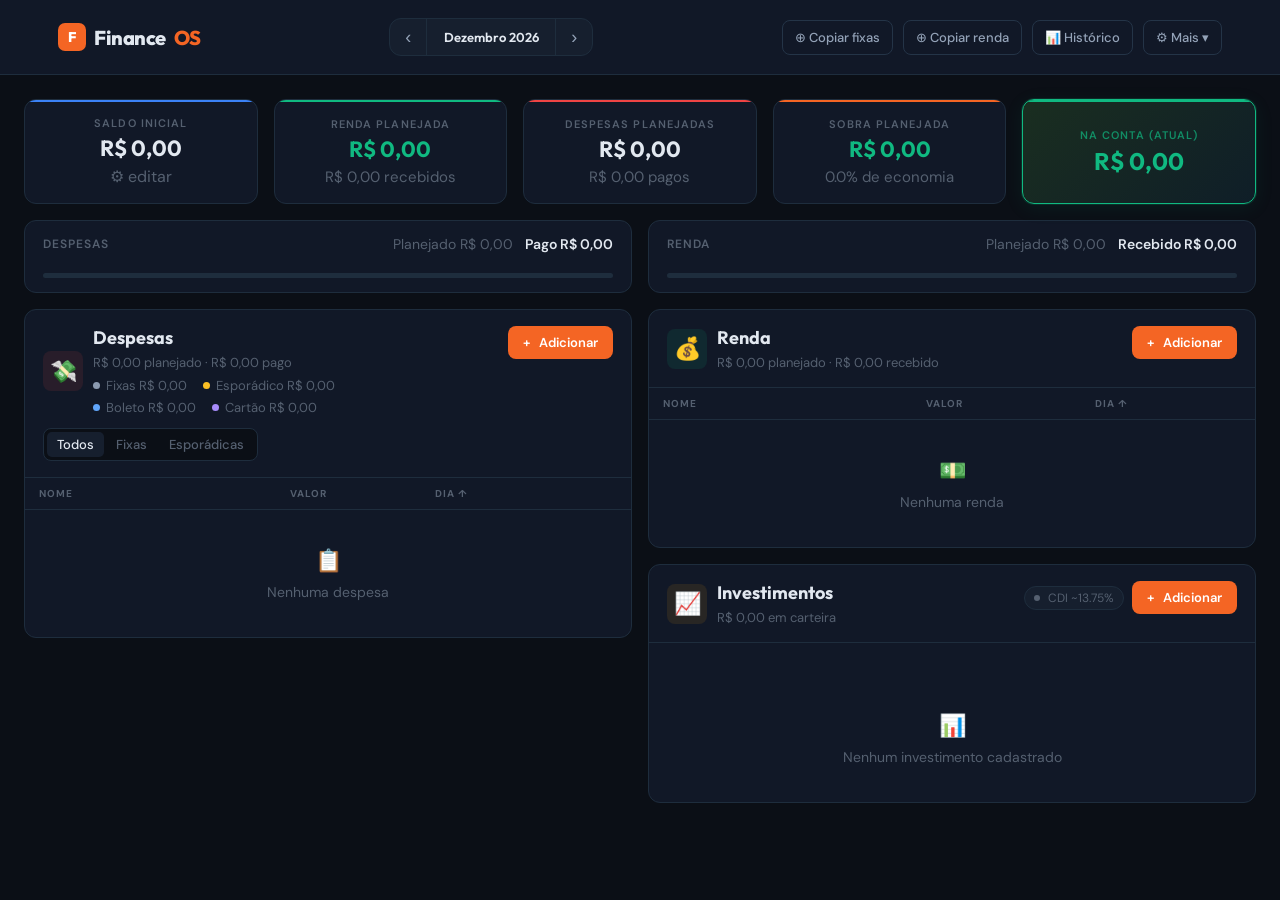
==== commit 7e6f4466: "ajustes de UI  e novas funções" ====
--- a/index.html
+++ b/index.html
@@ -4,1231 +4,15 @@
     <meta charset="UTF-8" />
     <meta name="viewport" content="width=device-width, initial-scale=1.0" />
     <title>FinanceOS</title>
+
     <link rel="preconnect" href="https://fonts.googleapis.com" />
     <link
       href="https://fonts.googleapis.com/css2?family=Outfit:wght@300;400;500;600;700;800&family=DM+Sans:wght@300;400;500;600&display=swap"
       rel="stylesheet"
     />
-    <style>
-      :root {
-        --bg: #0b0f16;
-        --card: #111827;
-        --card2: #161f2e;
-        --border: #1e2d3d;
-        --border2: #243447;
-        --navy: #334960;
-        --orange: #f46524;
-        --orange2: #ff7533;
-        --green: #10b981;
-        --green-dim: rgba(16, 185, 129, 0.1);
-        --red: #ef4444;
-        --red-dim: rgba(239, 68, 68, 0.1);
-        --yellow: #f59e0b;
-        --yellow-dim: rgba(245, 158, 11, 0.1);
-        --blue: #3b82f6;
-        --blue-dim: rgba(59, 130, 246, 0.1);
-        --purple: #8b5cf6;
-        --purple-dim: rgba(139, 92, 246, 0.1);
-        --text: #e2e8f0;
-        --text2: #94a3b8;
-        --text3: #556070;
-        --r: 12px;
-        --rs: 8px;
-      }
-      * {
-        margin: 0;
-        padding: 0;
-        box-sizing: border-box;
-      }
-      body {
-        font-family: "DM Sans", sans-serif;
-        background: var(--bg);
-        color: var(--text);
-        min-height: 100vh;
-        font-size: 14px;
-      }
-
-      /* HEADER */
-      .header {
-        display: flex;
-        align-items: center;
-        justify-content: space-between;
-        padding: 0 28px;
-        height: 60px;
-        background: var(--card);
-        border-bottom: 1px solid var(--border);
-        position: sticky;
-        top: 0;
-        z-index: 50;
-        gap: 12px;
-      }
-      .logo {
-        font-family: "Outfit", sans-serif;
-        font-size: 20px;
-        font-weight: 800;
-        letter-spacing: -0.5px;
-        display: flex;
-        align-items: center;
-        gap: 8px;
-        flex-shrink: 0;
-      }
-      .logo-mark {
-        width: 28px;
-        height: 28px;
-        background: var(--orange);
-        border-radius: 7px;
-        display: flex;
-        align-items: center;
-        justify-content: center;
-        font-size: 14px;
-        color: white;
-        font-weight: 800;
-      }
-      .logo span {
-        color: var(--orange);
-      }
-      .month-nav {
-        display: flex;
-        align-items: center;
-        background: var(--card2);
-        border: 1px solid var(--border);
-        border-radius: var(--r);
-        overflow: hidden;
-        flex-shrink: 0;
-      }
-      .mnav-btn {
-        width: 36px;
-        height: 36px;
-        border: none;
-        background: transparent;
-        color: var(--text2);
-        cursor: pointer;
-        font-size: 18px;
-        transition: all 0.15s;
-        display: flex;
-        align-items: center;
-        justify-content: center;
-      }
-      .mnav-btn:hover {
-        background: var(--border);
-        color: var(--text);
-      }
-      .mnav-label {
-        font-family: "Outfit", sans-serif;
-        font-size: 13px;
-        font-weight: 600;
-        color: var(--text);
-        min-width: 130px;
-        text-align: center;
-        text-transform: capitalize;
-        border-left: 1px solid var(--border);
-        border-right: 1px solid var(--border);
-        height: 36px;
-        display: flex;
-        align-items: center;
-        justify-content: center;
-      }
-      .header-right {
-        display: flex;
-        gap: 6px;
-        align-items: center;
-        flex-wrap: wrap;
-      }
-      .btn-sm {
-        padding: 6px 11px;
-        border-radius: var(--rs);
-        border: 1px solid var(--border2);
-        background: transparent;
-        color: var(--text2);
-        cursor: pointer;
-        font-family: "DM Sans", sans-serif;
-        font-size: 11px;
-        font-weight: 500;
-        transition: all 0.15s;
-        display: flex;
-        align-items: center;
-        gap: 4px;
-        white-space: nowrap;
-      }
-      .btn-sm:hover {
-        background: var(--card2);
-        color: var(--text);
-        border-color: var(--navy);
-      }
-      .btn-sm.danger:hover {
-        background: var(--red-dim);
-        color: var(--red);
-        border-color: var(--red);
-      }
-
-      .main {
-        max-width: 1280px;
-        margin: 0 auto;
-        padding: 24px;
-      }
-
-      /* SUMMARY */
-      .summary {
-        display: grid;
-        grid-template-columns: repeat(5, 1fr);
-        gap: 16px;
-        margin-bottom: 16px;
-      }
-      .scard {
-        background: var(--card);
-        border: 1px solid var(--border);
-        border-radius: var(--r);
-        padding: 16px 18px;
-        cursor: default;
-        transition: border-color 0.2s;
-        position: relative;
-        overflow: hidden;
-      }
-      .scard::after {
-        content: "";
-        position: absolute;
-        top: 0;
-        left: 0;
-        right: 0;
-        height: 2px;
-        border-radius: 2px 2px 0 0;
-      }
-      .scard.c-blue::after {
-        background: var(--blue);
-      }
-      .scard.c-green::after {
-        background: var(--green);
-      }
-      .scard.c-red::after {
-        background: var(--red);
-      }
-      .scard.c-orange::after {
-        background: var(--orange);
-      }
-      .scard:hover {
-        border-color: var(--border2);
-      }
-      .scard.c-destaque {
-        background: linear-gradient(135deg, #1a2e20 0%, #0f1e28 100%);
-        border-color: var(--green);
-        box-shadow:
-          0 0 0 1px rgba(16, 185, 129, 0.15),
-          0 4px 20px rgba(16, 185, 129, 0.08);
-      }
-      .scard.c-destaque::after {
-        background: var(--green);
-      }
-      .scard.c-destaque .scard-label {
-        color: var(--green);
-        opacity: 0.7;
-      }
-      .scard.c-destaque .scard-value {
-        font-size: 24px;
-      }
-      .scard-label {
-        font-size: 10px;
-        font-weight: 600;
-        text-transform: uppercase;
-        letter-spacing: 0.1em;
-        color: var(--text3);
-        margin-bottom: 6px;
-      }
-      .scard-value {
-        font-family: "Outfit", sans-serif;
-        font-size: 20px;
-        font-weight: 700;
-        color: var(--text);
-        line-height: 1.1;
-      }
-      .scard-value.pos {
-        color: var(--green);
-      }
-      .scard-value.neg {
-        color: var(--red);
-      }
-      .scard-sub {
-        font-size: 11px;
-        color: var(--text3);
-        margin-top: 4px;
-      }
-
-      /* PROGRESS */
-      .progress-row {
-        display: grid;
-        grid-template-columns: 1fr 1fr;
-        gap: 16px;
-        padding-bottom: 16px;
-      }
-      .pcard {
-        background: var(--card);
-        border: 1px solid var(--border);
-        border-radius: var(--r);
-        padding: 14px 18px;
-      }
-      .pcard-head {
-        display: flex;
-        justify-content: space-between;
-        align-items: center;
-        margin-bottom: 10px;
-      }
-      .pcard-title {
-        font-size: 11px;
-        font-weight: 600;
-        text-transform: uppercase;
-        letter-spacing: 0.08em;
-        color: var(--text3);
-      }
-      .pcard-amounts {
-        display: flex;
-        gap: 12px;
-        font-size: 12px;
-      }
-      .pamt-plan {
-        color: var(--text3);
-      }
-      .pamt-real {
-        color: var(--text);
-        font-weight: 600;
-      }
-      .pbar {
-        height: 5px;
-        background: var(--border);
-        border-radius: 100px;
-        overflow: hidden;
-      }
-      .pbar-fill {
-        height: 100%;
-        border-radius: 100px;
-        transition: width 0.5s ease;
-      }
-      .fill-green {
-        background: var(--green);
-      }
-      .fill-red {
-        background: var(--red);
-      }
-
-      /* LAYOUT */
-      .layout-main {
-        display: grid;
-        grid-template-columns: 1fr 1fr;
-        grid-template-rows: auto 1fr;
-        gap: 16px;
-        align-items: start;
-      }
-      .col-left {
-        grid-column: 1;
-        grid-row: 1/3;
-      }
-      .col-right-top {
-        grid-column: 2;
-        grid-row: 1;
-      }
-      .col-right-bottom {
-        grid-column: 2;
-        grid-row: 2;
-      }
-      .section {
-        background: var(--card);
-        border: 1px solid var(--border);
-        border-radius: var(--r);
-        overflow: hidden;
-      }
-
-      /* SECTION HEADER */
-      .sec-head {
-        display: flex;
-        flex-direction: column;
-        gap: 12px;
-        padding: 16px 18px;
-        border-bottom: 1px solid var(--border);
-      }
-      .sec-head-row {
-        display: flex;
-        align-items: flex-start;
-        justify-content: space-between;
-        gap: 8px;
-      }
-      .sec-title-wrap {
-        display: flex;
-        align-items: center;
-        gap: 10px;
-        min-width: 0;
-      }
-      .sec-icon {
-        width: 30px;
-        height: 30px;
-        border-radius: var(--rs);
-        display: flex;
-        align-items: center;
-        justify-content: center;
-        font-size: 14px;
-        flex-shrink: 0;
-      }
-      .icon-r {
-        background: var(--red-dim);
-      }
-      .icon-g {
-        background: var(--green-dim);
-      }
-      .icon-y {
-        background: var(--yellow-dim);
-      }
-      .sec-title {
-        font-family: "Outfit", sans-serif;
-        font-size: 14px;
-        font-weight: 700;
-        color: var(--text);
-      }
-      .sec-sub {
-        font-size: 11px;
-        color: var(--text3);
-        margin-top: 2px;
-      }
-      .sec-sub2 {
-        font-size: 10px;
-        color: var(--text3);
-        margin-top: 4px;
-        display: flex;
-        gap: 8px;
-        flex-wrap: wrap;
-      }
-      .sub2-tag {
-        display: inline-flex;
-        align-items: center;
-        gap: 4px;
-      }
-      .sub2-dot {
-        width: 5px;
-        height: 5px;
-        border-radius: 50%;
-        flex-shrink: 0;
-      }
-
-      /* FILTER TABS */
-      .ftabs {
-        display: flex;
-        background: var(--bg);
-        border: 1px solid var(--border);
-        border-radius: var(--rs);
-        padding: 3px;
-        gap: 2px;
-        width: fit-content;
-      }
-      .ftab {
-        padding: 4px 10px;
-        border-radius: 5px;
-        border: none;
-        background: transparent;
-        color: var(--text3);
-        cursor: pointer;
-        font-family: "DM Sans", sans-serif;
-        font-size: 11px;
-        font-weight: 500;
-        transition: all 0.15s;
-        white-space: nowrap;
-      }
-      .ftab.active {
-        background: var(--card2);
-        color: var(--text);
-      }
-      .ftab:hover:not(.active) {
-        color: var(--text2);
-      }
-
-      /* BUTTONS */
-      .btn-add {
-        display: flex;
-        align-items: center;
-        gap: 4px;
-        padding: 6px 12px;
-        background: var(--orange);
-        color: white;
-        border: none;
-        border-radius: var(--rs);
-        font-family: "DM Sans", sans-serif;
-        font-size: 12px;
-        font-weight: 600;
-        cursor: pointer;
-        transition: all 0.15s;
-        white-space: nowrap;
-        flex-shrink: 0;
-      }
-      .btn-add:hover {
-        background: var(--orange2);
-        transform: translateY(-1px);
-      }
-      .btn-ghost {
-        display: flex;
-        align-items: center;
-        gap: 4px;
-        padding: 4px 9px;
-        background: transparent;
-        color: var(--green);
-        border: 1px solid rgba(16, 185, 129, 0.3);
-        border-radius: var(--rs);
-        font-family: "DM Sans", sans-serif;
-        font-size: 11px;
-        font-weight: 600;
-        cursor: pointer;
-        transition: all 0.15s;
-        white-space: nowrap;
-      }
-      .btn-ghost:hover {
-        background: var(--green-dim);
-      }
-
-      /* TABLE */
-      .table-wrap {
-        overflow-x: hidden;
-      }
-      table {
-        width: 100%;
-        border-collapse: collapse;
-        table-layout: fixed;
-      }
-      thead th {
-        padding: 9px 10px;
-        text-align: left;
-        font-size: 10px;
-        font-weight: 700;
-        text-transform: uppercase;
-        letter-spacing: 0.1em;
-        color: var(--text3);
-        border-bottom: 1px solid var(--border);
-        white-space: nowrap;
-        overflow: hidden;
-        text-overflow: ellipsis;
-      }
-      thead th:first-child {
-        padding-left: 14px;
-      }
-      thead th.right {
-        text-align: right;
-        padding-right: 12px;
-      }
-      /* breathing room between status badge and action buttons */
-      .desp-table td:nth-child(4),
-      .rend-table td:nth-child(4) {
-        padding-right: 20px;
-      }
-      .desp-table td:nth-child(5),
-      .rend-table td:nth-child(5) {
-        padding-left: 0;
-      }
-      thead th.sortable {
-        cursor: pointer;
-        user-select: none;
-      }
-      thead th.sortable:hover {
-        color: var(--text2);
-      }
-      .desp-table th:nth-child(1) {
-        width: 46%;
-      }
-      .desp-table th:nth-child(2) {
-        width: 26%;
-      }
-      .desp-table th:nth-child(3) {
-        width: 12%;
-      }
-      .desp-table th:nth-child(4) {
-        width: 16%;
-      }
-      .rend-table th:nth-child(1) {
-        width: 44%;
-      }
-      .rend-table th:nth-child(2) {
-        width: 28%;
-      }
-      .rend-table th:nth-child(3) {
-        width: 12%;
-      }
-      .rend-table th:nth-child(4) {
-        width: 16%;
-      }
-      tbody tr {
-        border-bottom: 1px solid var(--border);
-        transition: background 0.1s;
-        cursor: grab;
-      }
-      tbody tr:last-child {
-        border-bottom: none;
-      }
-      tbody tr:hover {
-        background: rgba(255, 255, 255, 0.02);
-      }
-      tbody tr:active {
-        cursor: grabbing;
-      }
-      tbody tr.dragging {
-        opacity: 0.3;
-      }
-      tbody tr.drag-target {
-        background: rgba(244, 101, 36, 0.07) !important;
-        outline: 1px dashed rgba(244, 101, 36, 0.35);
-      }
-      tbody td {
-        padding: 11px 10px;
-        color: var(--text);
-        font-size: 13px;
-        vertical-align: middle;
-        white-space: nowrap;
-      }
-      tbody td:first-child {
-        padding-left: 14px;
-        overflow: hidden;
-        text-overflow: ellipsis;
-      }
-      tbody td.right {
-        text-align: right;
-        padding-right: 10px;
-        padding-left: 6px;
-      }
-      tbody td.right {
-        text-align: right;
-        padding-right: 12px;
-      }
-      .td-muted {
-        color: var(--text3);
-      }
-
-      /* Color stripe — tipo (overridden by done) */
-      tr.tr-boleto:not(.tr-done) td:first-child {
-        box-shadow: inset 3px 0 0 var(--blue);
-      }
-      tr.tr-cartao:not(.tr-done) td:first-child {
-        box-shadow: inset 3px 0 0 var(--purple);
-      }
-      tr.tr-espora:not(.tr-done) td:first-child {
-        box-shadow: inset 3px 0 0 var(--yellow);
-      }
-      /* Paid/received row */
-      tbody tr.tr-done {
-        background: rgba(16, 185, 129, 0.05);
-      }
-      tbody tr.tr-done:hover {
-        background: rgba(16, 185, 129, 0.09);
-      }
-      tbody tr.tr-done td:first-child {
-        box-shadow: inset 3px 0 0 var(--green);
-      }
-
-      /* BADGES */
-      .badge-inline {
-        display: inline-flex;
-        align-items: center;
-        font-size: 9px;
-        font-weight: 700;
-        padding: 1px 6px;
-        border-radius: 100px;
-        text-transform: uppercase;
-        letter-spacing: 0.05em;
-        vertical-align: middle;
-        margin-left: 6px;
-        background: var(--green-dim);
-        color: var(--green);
-      }
-      .badge-hoje {
-        background: rgba(244, 101, 36, 0.15);
-        color: var(--orange);
-      }
-
-      /* ROW ACTIONS - always visible, equal size */
-      .row-acts {
-        display: flex;
-        align-items: center;
-        justify-content: flex-end;
-        gap: 5px;
-      }
-      .ibt {
-        width: 26px;
-        height: 26px;
-        border-radius: 5px;
-        border: none;
-        background: transparent;
-        cursor: pointer;
-        display: flex;
-        align-items: center;
-        justify-content: center;
-        font-size: 13px;
-        color: var(--text3);
-        transition: all 0.1s;
-        flex-shrink: 0;
-      }
-      .ibt:hover {
-        background: var(--border2);
-        color: var(--text);
-      }
-      .ibt.chk:hover {
-        background: var(--green-dim);
-        color: var(--green);
-      }
-      .ibt.del:hover {
-        background: var(--red-dim);
-        color: var(--red);
-      }
-      .ibt.chk.is-done {
-        color: var(--green);
-      }
-
-      .empty {
-        text-align: center;
-        padding: 36px 24px;
-        color: var(--text3);
-      }
-      .empty-icon {
-        font-size: 22px;
-        margin-bottom: 8px;
-      }
-
-      /* INVESTMENTS */
-      .inv-grid {
-        display: grid;
-        grid-template-columns: repeat(auto-fill, minmax(200px, 1fr));
-        gap: 12px;
-        padding: 16px;
-      }
-      .inv-card {
-        background: var(--card2);
-        border: 1px solid var(--border);
-        border-radius: var(--rs);
-        padding: 14px;
-        position: relative;
-        transition: border-color 0.15s;
-      }
-      .inv-card:hover {
-        border-color: var(--border2);
-      }
-      .inv-card.cdb-card {
-        border-color: rgba(16, 185, 129, 0.25);
-      }
-      .inv-card-acts {
-        position: absolute;
-        top: 8px;
-        right: 8px;
-        display: flex;
-        gap: 4px;
-      }
-      .inv-name {
-        font-weight: 600;
-        font-size: 13px;
-        margin-bottom: 2px;
-        padding-right: 56px;
-      }
-      .inv-type {
-        font-size: 10px;
-        text-transform: uppercase;
-        letter-spacing: 0.06em;
-        color: var(--text3);
-        margin-bottom: 10px;
-      }
-      .inv-val {
-        font-family: "Outfit", sans-serif;
-        font-size: 19px;
-        font-weight: 700;
-        color: var(--green);
-      }
-      .inv-rend {
-        font-size: 11px;
-        color: var(--green);
-        margin-top: 2px;
-      }
-      .inv-rend.neg {
-        color: var(--red);
-      }
-      .inv-meta {
-        display: flex;
-        justify-content: space-between;
-        margin-top: 8px;
-        padding-top: 8px;
-        border-top: 1px solid var(--border);
-        font-size: 10px;
-        color: var(--text3);
-      }
-      .inv-aportes {
-        margin-top: 8px;
-        padding-top: 8px;
-        border-top: 1px solid var(--border);
-      }
-      .inv-aporte-row {
-        display: flex;
-        justify-content: space-between;
-        align-items: center;
-        font-size: 11px;
-        color: var(--text3);
-        padding: 3px 0;
-        gap: 6px;
-      }
-      .inv-aporte-val {
-        color: var(--text);
-        font-weight: 500;
-        flex-shrink: 0;
-      }
-      .inv-aporte-tag {
-        font-size: 9px;
-        padding: 1px 5px;
-        border-radius: 100px;
-        background: var(--yellow-dim);
-        color: var(--yellow);
-        flex-shrink: 0;
-      }
-      .inv-aporte-del {
-        width: 16px;
-        height: 16px;
-        border-radius: 3px;
-        border: none;
-        background: transparent;
-        cursor: pointer;
-        color: var(--text3);
-        font-size: 10px;
-        display: flex;
-        align-items: center;
-        justify-content: center;
-        flex-shrink: 0;
-      }
-      .inv-aporte-del:hover {
-        background: var(--red-dim);
-        color: var(--red);
-      }
-      .inv-total {
-        display: flex;
-        align-items: center;
-        justify-content: space-between;
-        padding: 12px 16px;
-        border-top: 1px solid var(--border);
-      }
-      .inv-total-label {
-        font-size: 12px;
-        color: var(--text3);
-      }
-      .inv-total-val {
-        font-family: "Outfit", sans-serif;
-        font-size: 15px;
-        font-weight: 700;
-        color: var(--green);
-      }
-
-      /* CDI BADGE */
-      .cdi-badge {
-        display: inline-flex;
-        align-items: center;
-        gap: 5px;
-        font-size: 11px;
-        color: var(--text3);
-        background: var(--card2);
-        border: 1px solid var(--border);
-        border-radius: 100px;
-        padding: 3px 9px;
-        flex-shrink: 0;
-      }
-      .cdi-dot {
-        width: 6px;
-        height: 6px;
-        border-radius: 50%;
-        background: var(--text3);
-      }
-      .cdi-dot.live {
-        background: var(--green);
-        animation: pulse 2s infinite;
-      }
-      @keyframes pulse {
-        0%,
-        100% {
-          opacity: 1;
-        }
-        50% {
-          opacity: 0.4;
-        }
-      }
-
-      /* MODAL */
-      .overlay {
-        position: fixed;
-        inset: 0;
-        background: rgba(0, 0, 0, 0.65);
-        backdrop-filter: blur(3px);
-        z-index: 200;
-        display: flex;
-        align-items: center;
-        justify-content: center;
-        opacity: 0;
-        pointer-events: none;
-        transition: opacity 0.2s;
-      }
-      .overlay.open {
-        opacity: 1;
-        pointer-events: all;
-      }
-      .modal {
-        background: var(--card);
-        border: 1px solid var(--border2);
-        border-radius: var(--r);
-        padding: 26px;
-        width: 440px;
-        max-width: 96vw;
-        transform: translateY(10px) scale(0.98);
-        transition: transform 0.2s;
-        max-height: 90vh;
-        overflow-y: auto;
-      }
-      .overlay.open .modal {
-        transform: translateY(0) scale(1);
-      }
-      .modal-title {
-        font-family: "Outfit", sans-serif;
-        font-size: 16px;
-        font-weight: 700;
-        margin-bottom: 20px;
-        color: var(--text);
-      }
-      .fg {
-        margin-bottom: 13px;
-      }
-      .fg label {
-        display: block;
-        font-size: 11px;
-        font-weight: 600;
-        text-transform: uppercase;
-        letter-spacing: 0.07em;
-        color: var(--text3);
-        margin-bottom: 5px;
-      }
-      .fi,
-      .fs {
-        width: 100%;
-        padding: 9px 12px;
-        background: var(--bg);
-        border: 1px solid var(--border2);
-        border-radius: var(--rs);
-        color: var(--text);
-        font-family: "DM Sans", sans-serif;
-        font-size: 13px;
-        outline: none;
-        transition: border-color 0.15s;
-      }
-      .fi:focus,
-      .fs:focus {
-        border-color: var(--orange);
-      }
-      .fs option {
-        background: var(--card);
-      }
-      .frow {
-        display: grid;
-        grid-template-columns: 1fr 1fr;
-        gap: 12px;
-      }
-      .modal-actions {
-        display: flex;
-        gap: 8px;
-        margin-top: 20px;
-        justify-content: flex-end;
-      }
-      .btn-save {
-        padding: 9px 22px;
-        background: var(--orange);
-        color: white;
-        border: none;
-        border-radius: var(--rs);
-        font-family: "DM Sans", sans-serif;
-        font-size: 13px;
-        font-weight: 600;
-        cursor: pointer;
-        transition: all 0.15s;
-      }
-      .btn-save:hover {
-        background: var(--orange2);
-      }
-      .btn-cancel {
-        padding: 9px 18px;
-        background: transparent;
-        color: var(--text2);
-        border: 1px solid var(--border2);
-        border-radius: var(--rs);
-        font-family: "DM Sans", sans-serif;
-        font-size: 13px;
-        cursor: pointer;
-        transition: all 0.15s;
-      }
-      .btn-cancel:hover {
-        background: var(--card2);
-        color: var(--text);
-      }
-      .cdi-hint {
-        font-size: 11px;
-        color: var(--text3);
-        margin-top: 4px;
-      }
-      .cdi-hint span {
-        color: var(--green);
-      }
-
-      /* CHECK ROW */
-      .check-row {
-        display: flex;
-        align-items: flex-start;
-        gap: 8px;
-        margin-bottom: 13px;
-        padding: 10px 13px;
-        background: var(--bg);
-        border: 1px solid var(--border2);
-        border-radius: var(--rs);
-      }
-      .check-row input[type="checkbox"] {
-        width: 15px;
-        height: 15px;
-        accent-color: var(--orange);
-        cursor: pointer;
-        flex-shrink: 0;
-        margin-top: 1px;
-      }
-      .check-row label {
-        font-size: 12px;
-        color: var(--text2);
-        cursor: pointer;
-        line-height: 1.4;
-      }
-
-      /* RADIO OPTIONS */
-      .radio-group {
-        display: flex;
-        flex-direction: column;
-        gap: 6px;
-        margin-bottom: 13px;
-      }
-      .radio-opt {
-        display: flex;
-        align-items: flex-start;
-        gap: 8px;
-        padding: 9px 13px;
-        background: var(--bg);
-        border: 1px solid var(--border2);
-        border-radius: var(--rs);
-        cursor: pointer;
-        transition: border-color 0.15s;
-      }
-      .radio-opt:hover {
-        border-color: var(--navy);
-      }
-      .radio-opt.selected {
-        border-color: var(--orange);
-        background: rgba(244, 101, 36, 0.05);
-      }
-      .radio-opt input[type="radio"] {
-        width: 14px;
-        height: 14px;
-        accent-color: var(--orange);
-        cursor: pointer;
-        flex-shrink: 0;
-        margin-top: 1px;
-      }
-      .radio-opt-text {
-        font-size: 12px;
-        color: var(--text2);
-        line-height: 1.4;
-      }
-      .radio-opt-text strong {
-        color: var(--text);
-        display: block;
-        font-size: 12px;
-        margin-bottom: 1px;
-      }
-
-      /* MODAL INFO */
-      .modal-info {
-        background: var(--green-dim);
-        border: 1px solid rgba(16, 185, 129, 0.2);
-        border-radius: var(--rs);
-        padding: 9px 12px;
-        margin-bottom: 13px;
-        font-size: 12px;
-        color: var(--green);
-      }
-
-      /* SALDO EDIT */
-      .saldo-fi {
-        background: var(--card2);
-        border: 1px solid var(--border2);
-        border-radius: 6px;
-        color: var(--text);
-        font-family: "Outfit", sans-serif;
-        font-size: 20px;
-        font-weight: 700;
-        padding: 2px 8px;
-        width: 160px;
-        outline: none;
-      }
-      .saldo-fi:focus {
-        border-color: var(--orange);
-      }
-
-      /* TOAST */
-      .toast {
-        position: fixed;
-        bottom: 20px;
-        right: 20px;
-        background: var(--card);
-        border: 1px solid var(--border2);
-        border-radius: var(--rs);
-        padding: 10px 16px;
-        font-size: 13px;
-        color: var(--text);
-        z-index: 300;
-        transform: translateY(60px);
-        opacity: 0;
-        transition: all 0.25s;
-        display: flex;
-        align-items: center;
-        gap: 10px;
-        min-width: 220px;
-      }
-      .toast.show {
-        transform: translateY(0);
-        opacity: 1;
-      }
-      .toast.ok {
-        border-left: 3px solid var(--green);
-      }
-      .toast.err {
-        border-left: 3px solid var(--red);
-      }
-      .toast.warn {
-        border-left: 3px solid var(--yellow);
-      }
-      .toast-undo {
-        padding: 3px 10px;
-        background: var(--border2);
-        border: none;
-        border-radius: 5px;
-        color: var(--text);
-        font-size: 12px;
-        font-weight: 600;
-        cursor: pointer;
-        transition: background 0.1s;
-        flex-shrink: 0;
-      }
-      .toast-undo:hover {
-        background: var(--navy);
-      }
-
-      input[type="number"]::-webkit-inner-spin-button,
-      input[type="number"]::-webkit-outer-spin-button {
-        -webkit-appearance: none;
-        margin: 0;
-      }
-      input[type="number"] {
-        appearance: textfield;
-      }
-      .fs {
-        appearance: none;
-        -webkit-appearance: none;
-        background-image: url("data:image/svg+xml,%3Csvg xmlns='http://www.w3.org/2000/svg' width='12' height='8' viewBox='0 0 12 8'%3E%3Cpath d='M1 1l5 5 5-5' stroke='%2356677a' stroke-width='1.5' fill='none' stroke-linecap='round'/%3E%3C/svg%3E");
-        background-repeat: no-repeat;
-        background-position: right 12px center;
-        padding-right: 36px;
-        cursor: pointer;
-      }
-      input[type="date"]::-webkit-calendar-picker-indicator {
-        background-image: url("data:image/svg+xml,%3Csvg xmlns='http://www.w3.org/2000/svg' width='14' height='14' viewBox='0 0 24 24' fill='none' stroke='%2356677a' stroke-width='2' stroke-linecap='round'%3E%3Crect x='3' y='4' width='18' height='18' rx='2'/%3E%3Cline x1='16' y1='2' x2='16' y2='6'/%3E%3Cline x1='8' y1='2' x2='8' y2='6'/%3E%3Cline x1='3' y1='10' x2='21' y2='10'/%3E%3C/svg%3E");
-        cursor: pointer;
-        opacity: 1;
-        padding: 2px;
-      }
-
-      /* TODAY BANNER */
-      .today-banner {
-        background: linear-gradient(
-          135deg,
-          rgba(244, 101, 36, 0.08),
-          rgba(244, 101, 36, 0.03)
-        );
-        border: 1px solid rgba(244, 101, 36, 0.25);
-        border-radius: var(--r);
-        padding: 14px 18px;
-        display: flex;
-        align-items: flex-start;
-        gap: 14px;
-      }
-      .today-banner-icon {
-        font-size: 20px;
-        flex-shrink: 0;
-        margin-top: 1px;
-      }
-      .today-banner-title {
-        font-family: "Outfit", sans-serif;
-        font-size: 13px;
-        font-weight: 700;
-        color: var(--orange);
-        margin-bottom: 6px;
-      }
-      .today-banner-items {
-        display: flex;
-        flex-wrap: wrap;
-        gap: 8px;
-      }
-      .today-item {
-        display: inline-flex;
-        align-items: center;
-        gap: 6px;
-        background: rgba(244, 101, 36, 0.1);
-        border: 1px solid rgba(244, 101, 36, 0.2);
-        border-radius: 100px;
-        padding: 3px 10px;
-        font-size: 12px;
-        color: var(--text);
-      }
-      .today-item.done {
-        background: var(--green-dim);
-        border-color: rgba(16, 185, 129, 0.2);
-        color: var(--text3);
-        text-decoration: line-through;
-      }
-      .today-item-val {
-        font-weight: 600;
-        color: var(--orange);
-      }
-      .today-item.done .today-item-val {
-        color: var(--green);
-      }
-
-      @media (max-width: 1050px) {
-        .layout-main {
-          grid-template-columns: 1fr;
-          grid-template-rows: auto;
-        }
-        .col-left,
-        .col-right-top,
-        .col-right-bottom {
-          grid-column: 1;
-          grid-row: auto;
-        }
-      }
-      @media (max-width: 800px) {
-        .summary {
-          grid-template-columns: repeat(3, 1fr);
-        }
-        .progress-row {
-          grid-template-columns: 1fr;
-        }
-        .header {
-          padding: 0 14px;
-          flex-wrap: wrap;
-          height: auto;
-          padding-top: 10px;
-          padding-bottom: 10px;
-        }
-        .main {
-          padding: 14px;
-        }
-      }
-      @media (max-width: 520px) {
-        .summary {
-          grid-template-columns: 1fr 1fr;
-        }
-      }
-    </style>
+    <link rel="stylesheet" href="style.css">
   </head>
+
   <body>
     <header class="header">
       <div class="logo">
@@ -1247,11 +31,51 @@
         <button class="btn-sm" onclick="copyPrevMonthRenda()">
           ⊕ Copiar renda
         </button>
-        <button class="btn-sm" onclick="exportData()">⬇ Exportar</button>
-        <button class="btn-sm" onclick="importClick()">⬆ Importar</button>
-        <button class="btn-sm danger" onclick="clearAll()">
-          🗑 Limpar tudo
-        </button>
+        <button class="btn-sm" onclick="toggleHistPanel()">📊 Histórico</button>
+        <div class="util-menu-wrap">
+          <button class="util-menu-btn" onclick="toggleUtilMenu(event)">
+            ⚙ Mais ▾
+          </button>
+          <div class="util-menu-dropdown" id="utilMenu">
+            <button
+              class="util-menu-item"
+              onclick="
+                exportData();
+                closeUtilMenu();
+              "
+            >
+              ⬇ Exportar JSON
+            </button>
+            <button
+              class="util-menu-item"
+              onclick="
+                exportCSV();
+                closeUtilMenu();
+              "
+            >
+              ⬇ Exportar CSV
+            </button>
+            <button
+              class="util-menu-item"
+              onclick="
+                importClick();
+                closeUtilMenu();
+              "
+            >
+              ⬆ Importar JSON
+            </button>
+            <div class="util-sep"></div>
+            <button
+              class="util-menu-item danger"
+              onclick="
+                clearAll();
+                closeUtilMenu();
+              "
+            >
+              🗑 Limpar tudo
+            </button>
+          </div>
+        </div>
         <input
           type="file"
           id="importFile"
@@ -1264,6 +88,13 @@
 
     <div class="main">
       <div id="todayBanner" style="display: none; margin-bottom: 16px"></div>
+      <div class="hist-panel" id="histPanel">
+        <div class="hist-head">
+          <div class="hist-title">📊 Histórico — Últimos 12 meses</div>
+          <button class="btn-sm" onclick="toggleHistPanel()">✕ Fechar</button>
+        </div>
+        <div class="hist-body" id="histBody"></div>
+      </div>
       <div class="summary" id="summary"></div>
       <div class="progress-row" id="progressRow"></div>
 
@@ -1281,7 +112,7 @@
                 </div>
               </div>
               <button class="btn-add" onclick="openModal('despesa')">
-                + Adicionar
+                + &nbsp; Adicionar
               </button>
             </div>
             <div class="ftabs">
@@ -1307,7 +138,7 @@
                     onclick="toggleSort('d')"
                     id="despDiaHead"
                   >
-                    Dia ↕
+                    Dia ↑
                   </th>
                   <th class="right"></th>
                 </tr>
@@ -1333,7 +164,7 @@
                 </div>
               </div>
               <button class="btn-add" onclick="openModal('renda')">
-                + Adicionar
+                + &nbsp; Adicionar
               </button>
             </div>
           </div>
@@ -1348,7 +179,7 @@
                     onclick="toggleSort('r')"
                     id="rendDiaHead"
                   >
-                    Dia ↕
+                    Dia ↑
                   </th>
                   <th class="right"></th>
                 </tr>
@@ -1386,7 +217,7 @@
                   <span id="cdiLabel">CDI...</span>
                 </div>
                 <button class="btn-add" onclick="openModal('investimento')">
-                  + Adicionar
+                  + &nbsp; Adicionar
                 </button>
               </div>
             </div>
@@ -1426,1180 +257,7 @@
       </button>
     </div>
 
-    <script>
-      const MONTHS = [
-        "Janeiro",
-        "Fevereiro",
-        "Março",
-        "Abril",
-        "Maio",
-        "Junho",
-        "Julho",
-        "Agosto",
-        "Setembro",
-        "Outubro",
-        "Novembro",
-        "Dezembro",
-      ];
-      const INV_TIPOS = [
-        "CDB",
-        "Ações",
-        "FII",
-        "Renda Fixa",
-        "Tesouro Direto",
-        "Criptomoedas",
-        "Outro",
-      ];
-
-      let yr = new Date().getFullYear(),
-        mo = new Date().getMonth();
-      let state = {},
-        curFilter = "todos",
-        modalCtx = null,
-        cdiDiary = null,
-        dragId = null,
-        dragSec = null;
-      let despSort = null,
-        rendSort = null; // null | 'asc' | 'desc'
-      let undoStack = []; // {desc, restore: fn}
-
-      // ─── KEY / MONTH ────────────────────────────────────────
-      function uid() {
-        return Date.now().toString(36) + Math.random().toString(36).slice(2, 6);
-      }
-      function getKey(y, m) {
-        y = y ?? yr;
-        m = m ?? mo;
-        return `${y}-${String(m + 1).padStart(2, "0")}`;
-      }
-      function getMonth(y, m) {
-        const k = getKey(y, m);
-        if (!state[k])
-          state[k] = {
-            saldoInicial: 0,
-            despesas: [],
-            rendas: [],
-            investimentos: [],
-          };
-        return state[k];
-      }
-      function save() {
-        localStorage.setItem("fos_v3", JSON.stringify(state));
-      }
-
-      // ─── MIGRATE ────────────────────────────────────────────
-      function migrate() {
-        Object.values(state).forEach((m) => {
-          if (!m.despesas) m.despesas = [];
-          if (!m.rendas) m.rendas = [];
-          if (!m.investimentos) m.investimentos = [];
-          m.despesas.forEach((d) => {
-            if (d.tipo === "cartao") {
-              d.tipo = "fixo";
-              d.subtipo = "cartao";
-            }
-            if (d.tipo === "fixo" && !d.subtipo) d.subtipo = "boleto";
-            if (d.data && typeof d.data === "string" && d.data.includes("-"))
-              d.data = parseInt(d.data.split("-")[2], 10);
-          });
-          m.rendas.forEach((r) => {
-            if (r.data && typeof r.data === "string" && r.data.includes("-"))
-              r.data = parseInt(r.data.split("-")[2], 10);
-          });
-          m.investimentos.forEach((i) => {
-            // old CDB with valorInicial → aportes
-            if (i.valorInicial !== undefined && !i.aportes) {
-              i.aportes = [
-                {
-                  id: uid(),
-                  valor: i.valorInicial,
-                  data: i.dataInicio || new Date().toISOString().slice(0, 10),
-                  impacto: "nenhum",
-                },
-              ];
-              delete i.valorInicial;
-              delete i.dataInicio;
-            }
-            // ensure aportes array
-            if (!i.aportes) i.aportes = [];
-          });
-        });
-      }
-
-      function load() {
-        const s =
-          localStorage.getItem("fos_v3") || localStorage.getItem("fos_v2");
-        if (s) {
-          state = JSON.parse(s);
-          migrate();
-          return;
-        }
-      }
-
-      // ─── CDI ────────────────────────────────────────────────
-      async function fetchCDI() {
-        try {
-          const r = await fetch(
-            "https://api.bcb.gov.br/dados/serie/bcdata.sgs.12/dados/ultimos/1?formato=json",
-          );
-          if (!r.ok) throw 0;
-          const data = await r.json();
-          cdiDiary = parseFloat(data[0].valor) / 100;
-          const aa = (Math.pow(1 + cdiDiary, 252) - 1) * 100;
-          document.getElementById("cdiDot").classList.add("live");
-          document.getElementById("cdiLabel").textContent =
-            `CDI ${aa.toFixed(2)}% a.a.`;
-        } catch {
-          cdiDiary = Math.pow(1 + 13.75 / 100, 1 / 252) - 1;
-          document.getElementById("cdiLabel").textContent = "CDI ~13.75%";
-        }
-        render();
-      }
-
-      function businessDays(s, e) {
-        const sd = new Date(s + "T12:00:00"),
-          ed = new Date(e + "T12:00:00");
-        let n = 0,
-          d = new Date(sd);
-        while (d <= ed) {
-          if (d.getDay() !== 0 && d.getDay() !== 6) n++;
-          d.setDate(d.getDate() + 1);
-        }
-        return n;
-      }
-
-      // CDB: each aporte earns from its own date
-      function calcCDB(inv) {
-        if (!inv.aportes || !inv.aportes.length) return null;
-        const rate = cdiDiary ?? Math.pow(1 + 13.75 / 100, 1 / 252) - 1;
-        const myRate = rate * ((inv.percentualCDI || 100) / 100);
-        const today = new Date().toISOString().slice(0, 10);
-        let valorAtual = 0,
-          valorTotal = 0;
-        inv.aportes.forEach((a) => {
-          const days = businessDays(a.data, today);
-          valorAtual +=
-            days > 0 ? a.valor * Math.pow(1 + myRate, days) : a.valor;
-          valorTotal += a.valor;
-        });
-        return {
-          valorAtual,
-          rendimento: valorAtual - valorTotal,
-          rendPct:
-            valorTotal > 0 ? ((valorAtual - valorTotal) / valorTotal) * 100 : 0,
-          valorTotal,
-        };
-      }
-
-      // investment impact totals
-      function calcInvImpact(data) {
-        let planejado = 0,
-          realizado = 0;
-        data.investimentos.forEach((i) => {
-          (i.aportes || []).forEach((a) => {
-            if (a.impacto === "planejado" || a.impacto === "realizado")
-              planejado += a.valor;
-            if (a.impacto === "realizado") realizado += a.valor;
-          });
-          if (!i.aportes || i.aportes.length === 0) {
-            if (i.impacto === "planejado" || i.impacto === "realizado")
-              planejado += i.valor || 0;
-            if (i.impacto === "realizado") realizado += i.valor || 0;
-          }
-        });
-        return { planejado, realizado };
-      }
-
-      // ─── FORMAT ─────────────────────────────────────────────
-      function brl(v) {
-        return new Intl.NumberFormat("pt-BR", {
-          style: "currency",
-          currency: "BRL",
-        }).format(v || 0);
-      }
-      function fmtDay(d) {
-        if (!d && d !== 0) return "—";
-        if (typeof d === "number") return String(d);
-        if (typeof d === "string" && d.includes("-"))
-          return String(parseInt(d.split("-")[2], 10));
-        return String(d);
-      }
-      function esc(s) {
-        return String(s)
-          .replace(/&/g, "&amp;")
-          .replace(/</g, "&lt;")
-          .replace(/>/g, "&gt;");
-      }
-      function dayVal(d) {
-        if (!d && d !== 0) return 99;
-        return typeof d === "number"
-          ? d
-          : parseInt(String(d).split("-")[2] || 99, 10);
-      }
-
-      // ─── NAVIGATE ───────────────────────────────────────────
-      function prevMonth() {
-        mo--;
-        if (mo < 0) {
-          mo = 11;
-          yr--;
-        }
-        despSort = rendSort = null;
-        render();
-      }
-      function nextMonth() {
-        mo++;
-        if (mo > 11) {
-          mo = 0;
-          yr++;
-        }
-        despSort = rendSort = null;
-        render();
-      }
-
-      // ─── SORT ───────────────────────────────────────────────
-      function toggleSort(sec) {
-        if (sec === "d") {
-          despSort =
-            despSort === null ? "asc" : despSort === "asc" ? "desc" : null;
-          document.getElementById("despDiaHead").textContent =
-            "Dia " +
-            (despSort === "asc" ? "↑" : despSort === "desc" ? "↓" : "↕");
-        } else {
-          rendSort =
-            rendSort === null ? "asc" : rendSort === "asc" ? "desc" : null;
-          document.getElementById("rendDiaHead").textContent =
-            "Dia " +
-            (rendSort === "asc" ? "↑" : rendSort === "desc" ? "↓" : "↕");
-        }
-        render();
-      }
-
-      // ─── RENDER ─────────────────────────────────────────────
-      function render() {
-        const data = getMonth();
-        const today = new Date();
-        const todayDay = today.getDate();
-        const isCurrentMonth =
-          yr === today.getFullYear() && mo === today.getMonth();
-
-        // ── Today banner ──
-        const banner = document.getElementById("todayBanner");
-        if (isCurrentMonth) {
-          const todayDesp = data.despesas.filter(
-            (d) => d.data === todayDay && d.tipo === "fixo",
-          );
-          const todayRend = data.rendas.filter((r) => r.data === todayDay);
-          if (todayDesp.length || todayRend.length) {
-            const allItems = [
-              ...todayDesp.map(
-                (d) =>
-                  `<span class="today-item ${d.realizado > 0 ? "done" : ""}">${esc(d.nome)} <span class="today-item-val">${brl(d.planejado)}</span></span>`,
-              ),
-              ...todayRend.map(
-                (r) =>
-                  `<span class="today-item ${r.realizado > 0 ? "done" : ""}" style="${r.realizado > 0 ? "" : "border-color:rgba(16,185,129,0.25);background:rgba(16,185,129,0.06)"}">${esc(r.nome)} <span class="today-item-val" style="color:var(--green)">${brl(r.planejado)}</span></span>`,
-              ),
-            ].join("");
-            const pendentes =
-              todayDesp.filter((d) => d.realizado === 0).length +
-              todayRend.filter((r) => r.realizado === 0).length;
-            banner.style.display = "";
-            banner.innerHTML = `<div class="today-banner">
-        <div class="today-banner-icon">📅</div>
-        <div>
-          <div class="today-banner-title">Hoje, dia ${todayDay} — ${pendentes > 0 ? `${pendentes} pendente(s)` : "Tudo em dia ✓"}</div>
-          <div class="today-banner-items">${allItems}</div>
-        </div>
-      </div>`;
-          } else {
-            banner.style.display = "none";
-          }
-        } else {
-          banner.style.display = "none";
-        }
-        document.getElementById("monthLabel").textContent =
-          MONTHS[mo] + " " + yr;
-
-        const tDP = data.despesas.reduce((s, d) => s + d.planejado, 0);
-        const tDR = data.despesas.reduce((s, d) => s + d.realizado, 0);
-        const tRP = data.rendas.reduce((s, r) => s + r.planejado, 0);
-        const tRR = data.rendas.reduce((s, r) => s + r.realizado, 0);
-        const inv = calcInvImpact(data);
-
-        // Sobra = saldoInicial + renda - despesas - investimentos planejados
-        const sobra = data.saldoInicial + tRP - tDP - inv.planejado;
-        const base = data.saldoInicial + tRP;
-        const econ = base > 0 ? (sobra / base) * 100 : 0;
-        // Na conta = saldoInicial + recebido - pago - investimentos realizados
-        const naConta = data.saldoInicial + tRR - tDR - inv.realizado;
-
-        let tInvCarteira = 0;
-        data.investimentos.forEach((i) => {
-          if (i.tipo === "CDB" && i.aportes && i.aportes.length) {
-            const c = calcCDB(i);
-            tInvCarteira += c ? c.valorAtual : 0;
-          } else
-            tInvCarteira +=
-              (i.valor || 0) +
-              (i.aportes || []).reduce((s, a) => s + a.valor, 0);
-        });
-
-        // ── Summary cards ──
-        document.getElementById("summary").innerHTML = `
-    <div class="scard c-blue">
-      <div class="scard-label">Saldo Inicial</div>
-      <div class="scard-value">${brl(data.saldoInicial)}</div>
-      <div class="scard-sub"><a href="#" onclick="editSaldo(event)" style="color:var(--text3);text-decoration:none;font-size:10px">✏ editar</a></div>
-    </div>
-    <div class="scard c-green">
-      <div class="scard-label">Renda Planejada</div>
-      <div class="scard-value pos">${brl(tRP)}</div>
-      <div class="scard-sub">${brl(tRR)} recebidos</div>
-    </div>
-    <div class="scard c-red">
-      <div class="scard-label">Despesas Planejadas</div>
-      <div class="scard-value">${brl(tDP)}</div>
-      <div class="scard-sub">${brl(tDR)} pagos</div>
-    </div>
-    <div class="scard c-orange">
-      <div class="scard-label">Sobra Planejada</div>
-      <div class="scard-value ${sobra >= 0 ? "pos" : "neg"}">${brl(sobra)}</div>
-      <div class="scard-sub">${econ.toFixed(1)}% de economia</div>
-    </div>
-    <div class="scard c-destaque">
-      <div class="scard-label">Na Conta (Atual)</div>
-      <div class="scard-value ${naConta >= 0 ? "pos" : "neg"}">${brl(naConta)}</div>
-      <div class="scard-sub">saldo + recebido − pago</div>
-    </div>`;
-
-        // ── Progress ──
-        const dPct = tDP > 0 ? Math.min((tDR / tDP) * 100, 100) : 0;
-        const rPct = tRP > 0 ? Math.min((tRR / tRP) * 100, 100) : 0;
-        document.getElementById("progressRow").innerHTML = `
-    <div class="pcard">
-      <div class="pcard-head"><span class="pcard-title">Despesas</span>
-        <div class="pcard-amounts"><span class="pamt-plan">Planejado ${brl(tDP)}</span><span class="pamt-real">Pago ${brl(tDR)}</span></div>
-      </div>
-      <div class="pbar"><div class="pbar-fill fill-red" style="width:${dPct}%"></div></div>
-    </div>
-    <div class="pcard">
-      <div class="pcard-head"><span class="pcard-title">Renda</span>
-        <div class="pcard-amounts"><span class="pamt-plan">Planejado ${brl(tRP)}</span><span class="pamt-real">Recebido ${brl(tRR)}</span></div>
-      </div>
-      <div class="pbar"><div class="pbar-fill fill-green" style="width:${rPct}%"></div></div>
-    </div>`;
-
-        // ── Despesas breakdown ──
-        const tBoleto = data.despesas
-          .filter((d) => d.tipo === "fixo" && d.subtipo === "boleto")
-          .reduce((s, d) => s + d.planejado, 0);
-        const tCartao = data.despesas
-          .filter((d) => d.tipo === "fixo" && d.subtipo === "cartao")
-          .reduce((s, d) => s + d.planejado, 0);
-        const tEspora = data.despesas
-          .filter((d) => d.tipo === "esporadico")
-          .reduce((s, d) => s + d.planejado, 0);
-        document.getElementById("despBreak").innerHTML = `
-    <span class="sub2-tag"><span class="sub2-dot" style="background:#8b9ab0"></span>Fixas ${brl(tBoleto + tCartao)}</span>
-    <span class="sub2-tag"><span class="sub2-dot" style="background:#60a5fa"></span>Boleto ${brl(tBoleto)}</span>
-    <span class="sub2-tag"><span class="sub2-dot" style="background:#a78bfa"></span>Cartão ${brl(tCartao)}</span>
-    <span class="sub2-tag"><span class="sub2-dot" style="background:#fbbf24"></span>Esporádico ${brl(tEspora)}</span>`;
-
-        // ── Despesas table ──
-        let dlist = data.despesas.filter(
-          (d) => curFilter === "todos" || d.tipo === curFilter,
-        );
-        if (despSort === "asc")
-          dlist = [...dlist].sort((a, b) => dayVal(a.data) - dayVal(b.data));
-        else if (despSort === "desc")
-          dlist = [...dlist].sort((a, b) => dayVal(b.data) - dayVal(a.data));
-        const fP = dlist.reduce((s, d) => s + d.planejado, 0);
-        const fR = dlist.reduce((s, d) => s + d.realizado, 0);
-        document.getElementById("despSub").textContent =
-          `${brl(fP)} planejado · ${brl(fR)} pago`;
-
-        if (dlist.length === 0) {
-          document.getElementById("despBody").innerHTML = "";
-          document.getElementById("despEmpty").style.display = "";
-        } else {
-          document.getElementById("despEmpty").style.display = "none";
-          document.getElementById("despBody").innerHTML = dlist
-            .map((d) => {
-              const done = d.realizado > 0;
-              const hoje = d.data === todayDay && isCurrentMonth;
-              const tc =
-                (d.tipo === "esporadico"
-                  ? "tr-espora"
-                  : d.subtipo === "cartao"
-                    ? "tr-cartao"
-                    : "tr-boleto") + (done ? " tr-done" : "");
-              return `<tr class="${tc}" draggable="true"
-        ondragstart="dStart(event,'${d.id}','d')" ondragover="dOver(event)"
-        ondrop="dDrop(event,'${d.id}','d')" ondragleave="dLeave(event)" ondragend="dEnd()">
-        <td title="${esc(d.nome)}">${esc(d.nome)}${done ? '<span class="badge-inline">Pago</span>' : hoje && d.tipo === "fixo" ? '<span class="badge-inline badge-hoje">Hoje</span>' : ""}</td>
-        <td>${brl(d.planejado)}</td>
-        <td class="td-muted">${fmtDay(d.data)}</td>
-        <td class="right"><div class="row-acts">
-          <button class="ibt chk ${done ? "is-done" : ""}" onclick="toggle('d','${d.id}')" title="${done ? "Desmarcar" : "Marcar pago"}">✓</button>
-          <button class="ibt" onclick="openModal('despesa','${d.id}')" title="Editar">⚙</button>
-          <button class="ibt del" onclick="del('d','${d.id}')" title="Excluir">✕</button>
-        </div></td>
-      </tr>`;
-            })
-            .join("");
-        }
-
-        // ── Renda table ──
-        let rlist = [...data.rendas];
-        if (rendSort === "asc")
-          rlist.sort((a, b) => dayVal(a.data) - dayVal(b.data));
-        else if (rendSort === "desc")
-          rlist.sort((a, b) => dayVal(b.data) - dayVal(a.data));
-        document.getElementById("rendSub").textContent =
-          `${brl(tRP)} planejado · ${brl(tRR)} recebido`;
-        if (rlist.length === 0) {
-          document.getElementById("rendBody").innerHTML = "";
-          document.getElementById("rendEmpty").style.display = "";
-        } else {
-          document.getElementById("rendEmpty").style.display = "none";
-          document.getElementById("rendBody").innerHTML = rlist
-            .map((r) => {
-              const done = r.realizado > 0;
-              return `<tr class="${done ? "tr-done" : ""}" draggable="true"
-        ondragstart="dStart(event,'${r.id}','r')" ondragover="dOver(event)"
-        ondrop="dDrop(event,'${r.id}','r')" ondragleave="dLeave(event)" ondragend="dEnd()">
-        <td title="${esc(r.nome)}">${esc(r.nome)}${done ? '<span class="badge-inline">Recebido</span>' : ""}</td>
-        <td>${brl(r.planejado)}</td>
-        <td class="td-muted">${fmtDay(r.data)}</td>
-        <td class="right"><div class="row-acts">
-          <button class="ibt chk ${done ? "is-done" : ""}" onclick="toggle('r','${r.id}')" title="${done ? "Desmarcar" : "Marcar recebido"}">✓</button>
-          <button class="ibt" onclick="openModal('renda','${r.id}')" title="Editar">⚙</button>
-          <button class="ibt del" onclick="del('r','${r.id}')" title="Excluir">✕</button>
-        </div></td>
-      </tr>`;
-            })
-            .join("");
-        }
-
-        // ── Investimentos ──
-        document.getElementById("invSub").textContent =
-          `${brl(tInvCarteira)} em carteira`;
-        if (data.investimentos.length === 0) {
-          document.getElementById("invGrid").innerHTML = "";
-          document.getElementById("invEmpty").style.display = "";
-          document.getElementById("invTotal").style.display = "none";
-        } else {
-          document.getElementById("invEmpty").style.display = "none";
-          document.getElementById("invTotal").style.display = "flex";
-          document.getElementById("invTotalVal").textContent =
-            brl(tInvCarteira);
-          document.getElementById("invGrid").innerHTML = data.investimentos
-            .map((i) => {
-              if (i.tipo === "CDB" && i.aportes && i.aportes.length) {
-                const c = calcCDB(i);
-                const va = c ? c.valorAtual : 0,
-                  rd = c ? c.rendimento : 0,
-                  rp = c ? c.rendPct : 0,
-                  vt = c ? c.valorTotal : 0;
-                const sg = rd >= 0 ? "+" : "";
-                const aporteRows = i.aportes
-                  .map(
-                    (a) => `
-          <div class="inv-aporte-row">
-            <span>${a.data ? new Date(a.data + "T12:00:00").toLocaleDateString("pt-BR", { day: "2-digit", month: "short", year: "2-digit" }) : ""}</span>
-            <span class="inv-aporte-val">${brl(a.valor)}</span>
-            ${a.impacto === "antecipado" ? '<span class="inv-aporte-tag">Antecipado</span>' : ""}
-            <button class="inv-aporte-del" onclick="delAporte('${i.id}','${a.id}')" title="Remover aporte">✕</button>
-          </div>`,
-                  )
-                  .join("");
-                return `<div class="inv-card cdb-card">
-          <div class="inv-card-acts">
-            <button class="btn-ghost" onclick="openAporte('${i.id}')">+ Aporte</button>
-            <button class="ibt" onclick="openModal('investimento','${i.id}')" title="Editar">⚙</button>
-            <button class="ibt del" onclick="del('i','${i.id}')">✕</button>
-          </div>
-          <div class="inv-name">${esc(i.nome)}</div>
-          <div class="inv-type">CDB · ${i.percentualCDI || 100}% CDI</div>
-          <div class="inv-val">${brl(va)}</div>
-          <div class="inv-rend ${rd < 0 ? "neg" : ""}">${sg}${brl(rd)} (${sg}${rp.toFixed(3)}%)</div>
-          <div class="inv-meta"><span>Aportado: ${brl(vt)}</span><span>${i.aportes.length} aporte(s)</span></div>
-          ${i.aportes.length ? `<div class="inv-aportes">${aporteRows}</div>` : ""}
-          <div style="margin-top:8px"><button class="btn-ghost" style="width:100%;justify-content:center" onclick="carryInvest('${i.id}')">→ Próximo mês</button></div>
-        </div>`;
-              }
-              // outros investimentos — também suportam aportes
-              const totalVal =
-                (i.valor || 0) +
-                (i.aportes || []).reduce((s, a) => s + a.valor, 0);
-              const aporteRows = (i.aportes || [])
-                .map(
-                  (a) => `
-        <div class="inv-aporte-row">
-          <span>${a.data ? new Date(a.data + "T12:00:00").toLocaleDateString("pt-BR", { day: "2-digit", month: "short", year: "2-digit" }) : ""}</span>
-          <span class="inv-aporte-val">${brl(a.valor)}</span>
-          <button class="inv-aporte-del" onclick="delAporte('${i.id}','${a.id}')" title="Remover aporte">✕</button>
-        </div>`,
-                )
-                .join("");
-              return `<div class="inv-card">
-        <div class="inv-card-acts">
-          <button class="btn-ghost" onclick="openAporte('${i.id}')">+ Aporte</button>
-          <button class="ibt" onclick="openModal('investimento','${i.id}')" title="Editar">⚙</button>
-          <button class="ibt del" onclick="del('i','${i.id}')">✕</button>
-        </div>
-        <div class="inv-name">${esc(i.nome)}</div>
-        <div class="inv-type">${esc(i.tipo)}</div>
-        <div class="inv-val">${brl(totalVal)}</div>
-        ${i.aportes && i.aportes.length ? `<div class="inv-aportes">${aporteRows}</div>` : ""}
-        <div style="margin-top:8px"><button class="btn-ghost" style="width:100%;justify-content:center" onclick="carryInvest('${i.id}')">→ Próximo mês</button></div>
-      </div>`;
-            })
-            .join("");
-        }
-      }
-
-      // ─── DRAG ───────────────────────────────────────────────
-      function dStart(e, id, sec) {
-        dragId = id;
-        dragSec = sec;
-        e.dataTransfer.effectAllowed = "move";
-        setTimeout(() => e.currentTarget.classList.add("dragging"), 0);
-      }
-      function dOver(e) {
-        e.preventDefault();
-        const tr = e.currentTarget;
-        if (!tr.classList.contains("dragging")) {
-          document
-            .querySelectorAll("tr.drag-target")
-            .forEach((el) => el.classList.remove("drag-target"));
-          tr.classList.add("drag-target");
-        }
-      }
-      function dLeave(e) {
-        e.currentTarget.classList.remove("drag-target");
-      }
-      function dDrop(e, tid, sec) {
-        e.preventDefault();
-        if (!dragId || dragId === tid || sec !== dragSec) return;
-        const data = getMonth(),
-          arr = sec === "d" ? data.despesas : data.rendas;
-        const fi = arr.findIndex((x) => x.id === dragId),
-          ti = arr.findIndex((x) => x.id === tid);
-        if (fi < 0 || ti < 0) return;
-        const [item] = arr.splice(fi, 1);
-        arr.splice(ti, 0, item);
-        save();
-        render();
-      }
-      function dEnd() {
-        document
-          .querySelectorAll(".dragging,.drag-target")
-          .forEach((el) => el.classList.remove("dragging", "drag-target"));
-        dragId = null;
-        dragSec = null;
-      }
-
-      // ─── SALDO ──────────────────────────────────────────────
-      function editSaldo(e) {
-        e.preventDefault();
-        const data = getMonth();
-        const card = document.querySelector(".scard.c-blue .scard-value");
-        card.innerHTML = `<input class="saldo-fi" id="saldoIn" type="number" step="0.01" value="${data.saldoInicial}" onblur="saveSaldo()" onkeydown="if(event.key==='Enter')saveSaldo()">`;
-        document.getElementById("saldoIn").focus();
-        document.getElementById("saldoIn").select();
-      }
-      function saveSaldo() {
-        const v = parseFloat(document.getElementById("saldoIn")?.value) || 0;
-        getMonth().saldoInicial = v;
-        save();
-        render();
-        toast("Saldo inicial atualizado", "ok");
-      }
-
-      // ─── FILTER ─────────────────────────────────────────────
-      function setFilter(f, btn) {
-        curFilter = f;
-        btn
-          .closest(".ftabs")
-          .querySelectorAll(".ftab")
-          .forEach((b) => b.classList.remove("active"));
-        btn.classList.add("active");
-        render();
-      }
-
-      // ─── TOGGLE ─────────────────────────────────────────────
-      function toggle(t, id) {
-        const data = getMonth();
-        if (t === "d") {
-          const it = data.despesas.find((d) => d.id === id);
-          if (it) it.realizado = it.realizado > 0 ? 0 : it.planejado;
-        } else {
-          const it = data.rendas.find((r) => r.id === id);
-          if (it) it.realizado = it.realizado > 0 ? 0 : it.planejado;
-        }
-        save();
-        render();
-      }
-
-      // ─── DELETE + UNDO ──────────────────────────────────────
-      function del(t, id) {
-        const data = getMonth();
-        let removed, idx, label;
-        if (t === "d") {
-          idx = data.despesas.findIndex((d) => d.id === id);
-          removed = data.despesas[idx];
-          data.despesas.splice(idx, 1);
-          label = `Despesa "${removed.nome}" removida`;
-          undoStack = [
-            {
-              restore: () => {
-                data.despesas.splice(idx, 0, removed);
-                save();
-                render();
-              },
-            },
-          ];
-        } else if (t === "r") {
-          idx = data.rendas.findIndex((r) => r.id === id);
-          removed = data.rendas[idx];
-          data.rendas.splice(idx, 1);
-          label = `Renda "${removed.nome}" removida`;
-          undoStack = [
-            {
-              restore: () => {
-                data.rendas.splice(idx, 0, removed);
-                save();
-                render();
-              },
-            },
-          ];
-        } else {
-          idx = data.investimentos.findIndex((i) => i.id === id);
-          removed = data.investimentos[idx];
-          data.investimentos.splice(idx, 1);
-          label = `Investimento "${removed.nome}" removido`;
-          undoStack = [
-            {
-              restore: () => {
-                data.investimentos.splice(idx, 0, removed);
-                save();
-                render();
-              },
-            },
-          ];
-        }
-        save();
-        render();
-        toastUndo(label);
-      }
-
-      function undoLast() {
-        if (!undoStack.length) return;
-        undoStack.pop().restore();
-        undoStack = [];
-        toast("Ação desfeita", "ok");
-      }
-
-      // ─── DEL APORTE ─────────────────────────────────────────
-      function delAporte(invId, aporteId) {
-        const data = getMonth();
-        const inv = data.investimentos.find((i) => i.id === invId);
-        if (!inv || !inv.aportes) return;
-        const idx = inv.aportes.findIndex((a) => a.id === aporteId);
-        if (idx < 0) return;
-        const removed = inv.aportes[idx];
-        inv.aportes.splice(idx, 1);
-        save();
-        render();
-        undoStack = [
-          {
-            restore: () => {
-              inv.aportes.splice(idx, 0, removed);
-              save();
-              render();
-            },
-          },
-        ];
-        toastUndo("Aporte removido");
-      }
-
-      // ─── CARRY INVESTMENT ───────────────────────────────────
-      function carryInvest(invId) {
-        const data = getMonth();
-        const inv = data.investimentos.find((i) => i.id === invId);
-        if (!inv) return;
-        const nmo = mo === 11 ? 0 : mo + 1,
-          nyr = mo === 11 ? yr + 1 : yr;
-        const next = getMonth(nyr, nmo);
-        const exists = next.investimentos.find(
-          (i) => i.nome === inv.nome && i.tipo === inv.tipo,
-        );
-        if (exists) {
-          toast("Investimento já existe no próximo mês", "warn");
-          return;
-        }
-        next.investimentos.push({
-          ...JSON.parse(JSON.stringify(inv)),
-          id: uid(),
-        });
-        save();
-        toast(`"${inv.nome}" copiado para ${MONTHS[nmo]}/${nyr}`, "ok");
-      }
-
-      // ─── APORTE MODAL ───────────────────────────────────────
-      function openAporte(invId) {
-        const data = getMonth();
-        const inv = data.investimentos.find((i) => i.id === invId);
-        if (!inv) return;
-        modalCtx = { type: "aporte", invId };
-        document.getElementById("modalTitle").textContent =
-          `Novo Aporte — ${inv.nome}`;
-        const cdiAA =
-          cdiDiary && inv.tipo === "CDB"
-            ? (
-                ((Math.pow(1 + cdiDiary, 252) - 1) *
-                  100 *
-                  (inv.percentualCDI || 100)) /
-                100
-              ).toFixed(2)
-            : null;
-        document.getElementById("modalBody").innerHTML = `
-    ${cdiAA ? `<div class="modal-info">Rendimento efetivo: ${cdiAA}% a.a. (${inv.percentualCDI || 100}% CDI)</div>` : ""}
-    <div class="frow">
-      <div class="fg"><label>Valor do Aporte (R$)</label>
-        <input class="fi" id="fAporteValor" type="number" step="0.01" placeholder="0,00">
-      </div>
-      <div class="fg"><label>Data do Aporte</label>
-        <input class="fi" id="fAporteData" type="date" value="${new Date().toISOString().slice(0, 10)}">
-      </div>
-    </div>
-    <div class="fg"><label>Impacto no saldo</label>
-      <div class="radio-group">
-        <label class="radio-opt selected" id="ropt-nenhum">
-          <input type="radio" name="impacto" value="nenhum" checked onchange="selRadio('nenhum')">
-          <span class="radio-opt-text"><strong>Sem impacto</strong>Apenas registra o investimento, não afeta saldo</span>
-        </label>
-        <label class="radio-opt" id="ropt-planejado">
-          <input type="radio" name="impacto" value="planejado" onchange="selRadio('planejado')">
-          <span class="radio-opt-text"><strong>Abater da sobra planejada</strong>Aporte antecipado: desconta da sobra, não da conta atual</span>
-        </label>
-        <label class="radio-opt" id="ropt-realizado">
-          <input type="radio" name="impacto" value="realizado" onchange="selRadio('realizado')">
-          <span class="radio-opt-text"><strong>Abater da sobra e conta atual</strong>Dinheiro já saiu da conta este mês</span>
-        </label>
-      </div>
-    </div>`;
-        document.getElementById("overlay").classList.add("open");
-        setTimeout(() => document.getElementById("fAporteValor")?.focus(), 120);
-      }
-      function selRadio(v) {
-        ["nenhum", "planejado", "realizado"].forEach((x) =>
-          document
-            .getElementById(`ropt-${x}`)
-            ?.classList.toggle("selected", x === v),
-        );
-      }
-
-      // ─── MODAL ──────────────────────────────────────────────
-      function openModal(type, editId = null) {
-        modalCtx = { type, editId };
-        const data = getMonth();
-        let item = null;
-        if (editId) {
-          if (type === "despesa")
-            item = data.despesas.find((d) => d.id === editId);
-          if (type === "renda") item = data.rendas.find((r) => r.id === editId);
-          if (type === "investimento")
-            item = data.investimentos.find((i) => i.id === editId);
-        }
-        const isEdit = !!item;
-        document.getElementById("modalTitle").textContent =
-          (isEdit ? "Editar " : "Adicionar ") +
-          { despesa: "Despesa", renda: "Renda", investimento: "Investimento" }[
-            type
-          ];
-
-        if (type === "despesa") {
-          const tipoVal = item?.tipo || "fixo";
-          const subtipoVal = item?.subtipo || "boleto";
-          const pago = item ? item.realizado > 0 : false;
-          document.getElementById("modalBody").innerHTML = `
-      <div class="fg"><label>Nome</label>
-        <input class="fi" id="fNome" placeholder="Ex: Plano de Saúde" value="${esc(item?.nome || "")}">
-      </div>
-      <div class="frow">
-        <div class="fg"><label>Valor (R$)</label>
-          <input class="fi" id="fValor" type="number" step="0.01" placeholder="0,00" value="${item?.planejado || ""}">
-        </div>
-        <div class="fg"><label>Dia de Vencimento</label>
-          <input class="fi" id="fData" type="number" min="1" max="31" placeholder="Ex: 15" value="${item?.data || ""}">
-        </div>
-      </div>
-      <div class="frow">
-        <div class="fg"><label>Tipo</label>
-          <select class="fs" id="fTipo" onchange="toggleSubtipo()">
-            <option value="fixo" ${tipoVal === "fixo" ? "selected" : ""}>Fixo</option>
-            <option value="esporadico" ${tipoVal === "esporadico" ? "selected" : ""}>Esporádico</option>
-          </select>
-        </div>
-        <div class="fg" id="subtipoWrap" style="display:${tipoVal === "fixo" ? "block" : "none"}">
-          <label>Forma de Pagamento</label>
-          <select class="fs" id="fSubtipo">
-            <option value="boleto" ${subtipoVal === "boleto" ? "selected" : ""}>Boleto</option>
-            <option value="cartao" ${subtipoVal === "cartao" ? "selected" : ""}>Cartão</option>
-          </select>
-        </div>
-      </div>
-      <label class="check-row">
-        <input type="checkbox" id="fPago" ${pago ? "checked" : ""}>
-        <span>Já foi pago</span>
-      </label>`;
-        } else if (type === "renda") {
-          const rec = item ? item.realizado > 0 : false;
-          document.getElementById("modalBody").innerHTML = `
-      <div class="fg"><label>Nome</label>
-        <input class="fi" id="fNome" placeholder="Ex: Jogo de Ouro" value="${esc(item?.nome || "")}">
-      </div>
-      <div class="frow">
-        <div class="fg"><label>Valor (R$)</label>
-          <input class="fi" id="fValor" type="number" step="0.01" placeholder="0,00" value="${item?.planejado || ""}">
-        </div>
-        <div class="fg"><label>Dia de Recebimento</label>
-          <input class="fi" id="fData" type="number" min="1" max="31" placeholder="Ex: 5" value="${item?.data || ""}">
-        </div>
-      </div>
-      <label class="check-row">
-        <input type="checkbox" id="fRec" ${rec ? "checked" : ""}>
-        <span>Já foi recebido</span>
-      </label>`;
-        } else {
-          const isCDB = (item?.tipo || "CDB") === "CDB";
-          const cdiAA = cdiDiary
-            ? ((Math.pow(1 + cdiDiary, 252) - 1) * 100).toFixed(2)
-            : null;
-          document.getElementById("modalBody").innerHTML = `
-      <div class="fg"><label>Nome / Ticker</label>
-        <input class="fi" id="fNome" placeholder="Ex: CDB Nubank" value="${esc(item?.nome || "")}">
-      </div>
-      <div class="fg"><label>Tipo</label>
-        <select class="fs" id="fInvTipo" onchange="toggleCDBFields()">
-          ${INV_TIPOS.map((t) => `<option value="${t}" ${(item?.tipo || "CDB") === t ? "selected" : ""}>${t}</option>`).join("")}
-        </select>
-      </div>
-      <div id="cdbFields" style="display:${isCDB ? "block" : "none"}">
-        <div class="frow">
-          <div class="fg"><label>Valor 1º Aporte (R$)</label>
-            <input class="fi" id="fValorInicial" type="number" step="0.01" placeholder="0,00" value="${item?.aportes?.[0]?.valor || ""}">
-          </div>
-          <div class="fg"><label>% do CDI</label>
-            <input class="fi" id="fPctCDI" type="number" step="0.5" placeholder="100" value="${item?.percentualCDI || 100}">
-            ${cdiAA ? `<div class="cdi-hint">CDI atual: <span>${cdiAA}% a.a.</span></div>` : ""}
-          </div>
-        </div>
-        <div class="fg"><label>Data do 1º Aporte</label>
-          <input class="fi" id="fDataInicio" type="date" value="${item?.aportes?.[0]?.data || ""}">
-        </div>
-      </div>
-      <div id="outroFields" style="display:${isCDB ? "none" : "block"}">
-        <div class="fg"><label>Valor Inicial (R$)</label>
-          <input class="fi" id="fValor" type="number" step="0.01" placeholder="0,00" value="${item?.valor || ""}">
-        </div>
-      </div>`;
-        }
-        document.getElementById("overlay").classList.add("open");
-        setTimeout(() => document.getElementById("fNome")?.focus(), 120);
-      }
-
-      function toggleSubtipo() {
-        const t = document.getElementById("fTipo")?.value;
-        document.getElementById("subtipoWrap").style.display =
-          t === "fixo" ? "block" : "none";
-      }
-      function toggleCDBFields() {
-        const t = document.getElementById("fInvTipo")?.value;
-        document.getElementById("cdbFields").style.display =
-          t === "CDB" ? "block" : "none";
-        document.getElementById("outroFields").style.display =
-          t === "CDB" ? "none" : "block";
-      }
-      function closeModal() {
-        document.getElementById("overlay").classList.remove("open");
-        modalCtx = null;
-      }
-      function handleOverlayClick(e) {
-        if (e.target === document.getElementById("overlay")) closeModal();
-      }
-
-      function saveModal() {
-        if (!modalCtx) return;
-        const { type, editId, invId } = modalCtx;
-        const data = getMonth();
-
-        // ── APORTE ──
-        if (type === "aporte") {
-          const valor =
-            parseFloat(document.getElementById("fAporteValor")?.value) || 0;
-          const dt = document.getElementById("fAporteData")?.value;
-          const impacto =
-            document.querySelector('input[name="impacto"]:checked')?.value ||
-            "nenhum";
-          if (!valor || valor <= 0) {
-            toast("Informe o valor", "err");
-            return;
-          }
-          if (!dt) {
-            toast("Informe a data", "err");
-            return;
-          }
-          const inv = data.investimentos.find((i) => i.id === invId);
-          if (!inv) return;
-          if (!inv.aportes) inv.aportes = [];
-          inv.aportes.push({ id: uid(), valor, data: dt, impacto });
-          save();
-          render();
-          closeModal();
-          toast(`Aporte de ${brl(valor)} registrado!`, "ok");
-          return;
-        }
-
-        const nome = document.getElementById("fNome")?.value.trim();
-        if (!nome) {
-          toast("Preencha o nome", "err");
-          return;
-        }
-
-        if (type === "despesa") {
-          const val = parseFloat(document.getElementById("fValor")?.value) || 0;
-          const pago = document.getElementById("fPago")?.checked;
-          const tipo = document.getElementById("fTipo")?.value;
-          const subtipo =
-            tipo === "fixo"
-              ? document.getElementById("fSubtipo")?.value || "boleto"
-              : null;
-          const dt = parseInt(document.getElementById("fData")?.value) || null;
-          const obj = {
-            nome,
-            planejado: val,
-            realizado: pago ? val : 0,
-            tipo,
-            subtipo,
-            data: dt,
-          };
-          if (editId) {
-            const it = data.despesas.find((d) => d.id === editId);
-            if (it) Object.assign(it, obj);
-          } else data.despesas.push({ id: uid(), ...obj });
-        } else if (type === "renda") {
-          const val = parseFloat(document.getElementById("fValor")?.value) || 0;
-          const rec = document.getElementById("fRec")?.checked;
-          const dt = parseInt(document.getElementById("fData")?.value) || null;
-          const obj = {
-            nome,
-            planejado: val,
-            realizado: rec ? val : 0,
-            data: dt,
-          };
-          if (editId) {
-            const it = data.rendas.find((r) => r.id === editId);
-            if (it) Object.assign(it, obj);
-          } else data.rendas.push({ id: uid(), ...obj });
-        } else {
-          const tipo = document.getElementById("fInvTipo")?.value;
-          if (tipo === "CDB") {
-            const vi =
-              parseFloat(document.getElementById("fValorInicial")?.value) || 0;
-            const pct =
-              parseFloat(document.getElementById("fPctCDI")?.value) || 100;
-            const di = document.getElementById("fDataInicio")?.value;
-            if (!di) {
-              toast("Informe a data do 1º aporte", "err");
-              return;
-            }
-            if (editId) {
-              const it = data.investimentos.find((i) => i.id === editId);
-              if (it) {
-                it.nome = nome;
-                it.percentualCDI = pct;
-                if (!it.aportes || !it.aportes.length)
-                  it.aportes = [
-                    { id: uid(), valor: vi, data: di, impacto: "nenhum" },
-                  ];
-              }
-            } else {
-              data.investimentos.push({
-                id: uid(),
-                nome,
-                tipo,
-                percentualCDI: pct,
-                aportes: [
-                  { id: uid(), valor: vi, data: di, impacto: "nenhum" },
-                ],
-              });
-            }
-          } else {
-            const val =
-              parseFloat(document.getElementById("fValor")?.value) || 0;
-            if (editId) {
-              const it = data.investimentos.find((i) => i.id === editId);
-              if (it) Object.assign(it, { nome, tipo, valor: val });
-            } else
-              data.investimentos.push({
-                id: uid(),
-                nome,
-                tipo,
-                valor: val,
-                aportes: [],
-              });
-          }
-        }
-        save();
-        render();
-        closeModal();
-        toast("Salvo!", "ok");
-      }
-
-      // ─── COPY ───────────────────────────────────────────────
-      function copyPrevMonthFixed() {
-        const pmo = mo === 0 ? 11 : mo - 1,
-          pyr = mo === 0 ? yr - 1 : yr;
-        const prev = getMonth(pyr, pmo),
-          curr = getMonth();
-        const fixed = prev.despesas.filter((d) => d.tipo === "fixo");
-        if (!fixed.length) {
-          toast("Nenhuma despesa fixa no mês anterior", "warn");
-          return;
-        }
-        const existing = new Set(
-          curr.despesas.map((d) => d.nome.toLowerCase()),
-        );
-        let added = 0;
-        fixed.forEach((d) => {
-          if (!existing.has(d.nome.toLowerCase())) {
-            curr.despesas.push({ ...d, id: uid(), realizado: 0 });
-            added++;
-          }
-        });
-        if (!added) {
-          toast("Fixas já existem neste mês", "warn");
-          return;
-        }
-        save();
-        render();
-        toast(`${added} fixas copiadas!`, "ok");
-      }
-
-      function copyPrevMonthRenda() {
-        const pmo = mo === 0 ? 11 : mo - 1,
-          pyr = mo === 0 ? yr - 1 : yr;
-        const prev = getMonth(pyr, pmo),
-          curr = getMonth();
-        if (!prev.rendas.length) {
-          toast("Nenhuma renda no mês anterior", "warn");
-          return;
-        }
-        const existing = new Set(curr.rendas.map((r) => r.nome.toLowerCase()));
-        let added = 0;
-        prev.rendas.forEach((r) => {
-          if (!existing.has(r.nome.toLowerCase())) {
-            curr.rendas.push({ ...r, id: uid(), realizado: 0 });
-            added++;
-          }
-        });
-        if (!added) {
-          toast("Rendas já existem neste mês", "warn");
-          return;
-        }
-        save();
-        render();
-        toast(`${added} rendas copiadas!`, "ok");
-      }
-
-      // ─── CLEAR ALL ──────────────────────────────────────────
-      function clearAll() {
-        if (
-          !confirm(
-            "Limpar TODOS os dados de todos os meses? Esta ação não pode ser desfeita.",
-          )
-        )
-          return;
-        state = {};
-        save();
-        render();
-        toast("Todos os dados foram apagados", "ok");
-      }
-
-      // ─── EXPORT / IMPORT ────────────────────────────────────
-      function exportData() {
-        const blob = new Blob([JSON.stringify(state, null, 2)], {
-          type: "application/json",
-        });
-        const a = document.createElement("a");
-        a.href = URL.createObjectURL(blob);
-        a.download = `financeos_${new Date().toISOString().slice(0, 10)}.json`;
-        a.click();
-        toast("Exportado!", "ok");
-      }
-      function importClick() {
-        document.getElementById("importFile").click();
-      }
-      function importData(e) {
-        const file = e.target.files[0];
-        if (!file) return;
-        const r = new FileReader();
-        r.onload = (ev) => {
-          try {
-            state = JSON.parse(ev.target.result);
-            migrate();
-            save();
-            render();
-            toast("Importado!", "ok");
-          } catch {
-            toast("Arquivo inválido", "err");
-          }
-        };
-        r.readAsText(file);
-        e.target.value = "";
-      }
-
-      // ─── TOAST ──────────────────────────────────────────────
-      function toast(msg, type = "ok") {
-        document.getElementById("toastMsg").textContent = msg;
-        document.getElementById("toastUndo").style.display = "none";
-        const t = document.getElementById("toast");
-        t.className = `toast ${type} show`;
-        clearTimeout(t._t);
-        t._t = setTimeout(() => t.classList.remove("show"), 3000);
-      }
-      function toastUndo(msg) {
-        document.getElementById("toastMsg").textContent = msg;
-        document.getElementById("toastUndo").style.display = "";
-        const t = document.getElementById("toast");
-        t.className = "toast warn show";
-        clearTimeout(t._t);
-        t._t = setTimeout(() => {
-          t.classList.remove("show");
-          undoStack = [];
-        }, 5000);
-      }
-
-      // ─── KEYBOARD ───────────────────────────────────────────
-      document.addEventListener("keydown", (e) => {
-        if (e.key === "Escape") closeModal();
-        if (e.key === "Enter" && modalCtx) {
-          e.preventDefault();
-          saveModal();
-        }
-        if (!modalCtx) {
-          if (e.key === "ArrowLeft") prevMonth();
-          if (e.key === "ArrowRight") nextMonth();
-        }
-      });
-
-      load();
-      render();
-      fetchCDI();
-    </script>
+    <script src="script.js"></script>
   </body>
+
 </html>
--- a/style.css
+++ b/style.css
@@ -0,0 +1,1454 @@
+:root {
+  --bg: #0b0f16;
+  --card: #111827;
+  --card2: #161f2e;
+  --border: #1e2d3d;
+  --border2: #243447;
+  --navy: #334960;
+  --orange: #f46524;
+  --orange2: #ff7533;
+  --green: #10b981;
+  --green-dim: rgba(16, 185, 129, 0.1);
+  --red: #ef4444;
+  --red-dim: rgba(239, 68, 68, 0.1);
+  --yellow: #f59e0b;
+  --yellow-dim: rgba(245, 158, 11, 0.1);
+  --blue: #3b82f6;
+  --blue-dim: rgba(59, 130, 246, 0.1);
+  --purple: #8b5cf6;
+  --purple-dim: rgba(139, 92, 246, 0.1);
+  --text: #e2e8f0;
+  --text2: #94a3b8;
+  --text3: #556070;
+  --r: 12px;
+  --rs: 8px;
+}
+* {
+  margin: 0;
+  padding: 0;
+  box-sizing: border-box;
+}
+body {
+  font-family: "DM Sans", sans-serif;
+  background: var(--bg);
+  color: var(--text);
+  min-height: 100vh;
+  font-size: 14px;
+}
+
+/* HEADER */
+.header {
+  display: flex;
+  align-items: center;
+  justify-content: space-between;
+  padding: 0 58px;
+  height: 75px;
+  background: var(--card);
+  border-bottom: 1px solid var(--border);
+  position: sticky;
+  top: 0;
+  z-index: 50;
+  gap: 12px;
+}
+.logo {
+  font-family: "Outfit", sans-serif;
+  font-size: 20px;
+  font-weight: 800;
+  letter-spacing: -0.5px;
+  display: flex;
+  align-items: center;
+  gap: 8px;
+  flex-shrink: 0;
+}
+.logo-mark {
+  width: 28px;
+  height: 28px;
+  background: var(--orange);
+  border-radius: 7px;
+  display: flex;
+  align-items: center;
+  justify-content: center;
+  font-size: 14px;
+  color: white;
+  font-weight: 800;
+}
+.logo span {
+  color: var(--orange);
+}
+.month-nav {
+  display: flex;
+  align-items: center;
+  background: var(--card2);
+  border: 1px solid var(--border);
+  border-radius: var(--r);
+  overflow: hidden;
+  flex-shrink: 0;
+}
+.mnav-btn {
+  width: 36px;
+  height: 36px;
+  border: none;
+  background: transparent;
+  color: var(--text2);
+  cursor: pointer;
+  font-size: 18px;
+  transition: all 0.15s;
+  display: flex;
+  align-items: center;
+  justify-content: center;
+}
+.mnav-btn:hover {
+  background: var(--border);
+  color: var(--text);
+}
+.mnav-label {
+  font-family: "Outfit", sans-serif;
+  font-size: 13px;
+  font-weight: 600;
+  color: var(--text);
+  min-width: 130px;
+  text-align: center;
+  text-transform: capitalize;
+  border-left: 1px solid var(--border);
+  border-right: 1px solid var(--border);
+  height: 36px;
+  display: flex;
+  align-items: center;
+  justify-content: center;
+}
+.header-right {
+  display: flex;
+  gap: 10px;
+  align-items: center;
+  flex-wrap: wrap;
+}
+.btn-sm {
+  padding: 8px 12px;
+  border-radius: var(--rs);
+  border: 1px solid var(--border2);
+  background: transparent;
+  color: var(--text2);
+  cursor: pointer;
+  font-family: "DM Sans", sans-serif;
+  font-size: 13px;
+  font-weight: 500;
+  transition: all 0.15s;
+  display: flex;
+  align-items: center;
+  gap: 6px;
+  white-space: nowrap;
+}
+.btn-sm:hover {
+  background: var(--card2);
+  color: var(--text);
+  border-color: var(--navy);
+}
+.btn-sm.danger:hover {
+  background: var(--red-dim);
+  color: var(--red);
+  border-color: var(--red);
+}
+
+.main {
+  max-width: 1280px;
+  margin: 0 auto;
+  padding: 24px;
+}
+
+/* SUMMARY */
+.summary {
+  display: grid;
+  grid-template-columns: repeat(5, 1fr);
+  gap: 16px;
+  margin-bottom: 16px;
+}
+.scard {
+  background: var(--card);
+  border: 1px solid var(--border);
+  border-radius: var(--r);
+  padding: 16px 18px;
+  cursor: default;
+  transition: border-color 0.2s;
+  position: relative;
+  overflow: hidden;
+  display: flex;
+  flex-direction: column;
+  justify-content: center;
+  align-items: center;
+}
+.scard::after {
+  content: "";
+  position: absolute;
+  top: 0;
+  left: 0;
+  right: 0;
+  height: 2px;
+  border-radius: 2px 2px 0 0;
+}
+.scard.c-blue::after {
+  background: var(--blue);
+}
+.scard.c-green::after {
+  background: var(--green);
+}
+.scard.c-red::after {
+  background: var(--red);
+}
+.scard.c-orange::after {
+  background: var(--orange);
+}
+.scard:hover {
+  border-color: var(--border2);
+}
+.scard.c-destaque {
+  background: linear-gradient(135deg, #1a2e20 0%, #0f1e28 100%);
+  border-color: var(--green);
+  box-shadow:
+    0 0 0 1px rgba(16, 185, 129, 0.15),
+    0 4px 20px rgba(16, 185, 129, 0.08);
+}
+.scard.c-destaque::after {
+  background: var(--green);
+}
+.scard.c-destaque .scard-label {
+  color: var(--green);
+  opacity: 0.7;
+}
+.scard.c-destaque .scard-value {
+  font-size: 24px;
+}
+.scard.c-destaque.saldo-neg {
+  background: linear-gradient(135deg, #2a1414 0%, #1a0f0f 100%);
+  border-color: var(--red);
+  box-shadow:
+    0 0 0 1px rgba(239, 68, 68, 0.15),
+    0 4px 20px rgba(239, 68, 68, 0.08);
+}
+.scard.c-destaque.saldo-neg .scard-label {
+  color: var(--red);
+  opacity: 0.7;
+}
+.scard-label {
+  font-size: 11px;
+  font-weight: 600;
+  text-transform: uppercase;
+  letter-spacing: 0.1em;
+  color: var(--text3);
+  margin-bottom: 6px;
+}
+.scard-value {
+  font-family: "Outfit", sans-serif;
+  font-size: 22px;
+  font-weight: 700;
+  color: var(--text);
+  line-height: 1.1;
+}
+.scard-value.pos {
+  color: var(--green);
+}
+.scard-value.neg {
+  color: var(--red);
+}
+.scard-sub {
+  font-size: 15px;
+  color: var(--text3);
+  margin-top: 6px;
+}
+
+/* PROGRESS */
+.progress-row {
+  display: grid;
+  grid-template-columns: 1fr 1fr;
+  gap: 16px;
+  padding-bottom: 16px;
+}
+.pcard {
+  background: var(--card);
+  border: 1px solid var(--border);
+  border-radius: var(--r);
+  padding: 14px 18px;
+}
+.pcard-head {
+  display: flex;
+  justify-content: space-between;
+  align-items: center;
+  margin-bottom: 20px;
+}
+.pcard-title {
+  font-size: 12px;
+  font-weight: 600;
+  text-transform: uppercase;
+  letter-spacing: 0.08em;
+  color: var(--text3);
+}
+.pcard-amounts {
+  display: flex;
+  gap: 12px;
+  font-size: 14px;
+  align-items: center;
+}
+.pamt-plan {
+  color: var(--text3);
+}
+.pamt-real {
+  color: var(--text);
+  font-weight: 600;
+}
+.pbar {
+  height: 5px;
+  background: var(--border);
+  border-radius: 100px;
+  overflow: hidden;
+}
+.pbar-fill {
+  height: 100%;
+  border-radius: 100px;
+  transition: width 0.5s ease;
+}
+.fill-green {
+  background: var(--green);
+}
+.fill-red {
+  background: var(--red);
+}
+.fill-yellow {
+  background: var(--yellow);
+}
+
+/* LAYOUT */
+.layout-main {
+  display: grid;
+  grid-template-columns: 1fr 1fr;
+  grid-template-rows: auto 1fr;
+  gap: 16px;
+  align-items: start;
+}
+.col-left {
+  grid-column: 1;
+  grid-row: 1/3;
+}
+.col-right-top {
+  grid-column: 2;
+  grid-row: 1;
+}
+.col-right-bottom {
+  grid-column: 2;
+  grid-row: 2;
+}
+.section {
+  background: var(--card);
+  border: 1px solid var(--border);
+  border-radius: var(--r);
+  overflow: hidden;
+}
+
+/* SECTION HEADER */
+.sec-head {
+  display: flex;
+  flex-direction: column;
+  gap: 12px;
+  padding: 16px 18px;
+  border-bottom: 1px solid var(--border);
+}
+.sec-head-row {
+  display: flex;
+  align-items: flex-start;
+  justify-content: space-between;
+  gap: 8px;
+}
+.sec-title-wrap {
+  display: flex;
+  align-items: center;
+  gap: 10px;
+  min-width: 0;
+}
+.sec-icon {
+  width: 40px;
+  height: 40px;
+  border-radius: var(--rs);
+  display: flex;
+  align-items: center;
+  justify-content: center;
+  font-size: 22px;
+  flex-shrink: 0;
+}
+.icon-r {
+  background: var(--red-dim);
+}
+.icon-g {
+  background: var(--green-dim);
+}
+.icon-y {
+  background: var(--yellow-dim);
+}
+.sec-title {
+  font-family: "Outfit", sans-serif;
+  font-size: 18px;
+  font-weight: 700;
+  color: var(--text);
+}
+.sec-sub {
+  font-size: 13px;
+  color: var(--text3);
+  margin-top: 5px;
+}
+.sec-sub2 {
+  font-size: 13px;
+  color: var(--text3);
+  margin-top: 6px;
+  display: flex;
+  flex-direction: column;
+  gap: 5px;
+}
+.sub2-row {
+  display: flex;
+  gap: 16px;
+  flex-wrap: wrap;
+}
+.sub2-tag {
+  display: inline-flex;
+  align-items: center;
+  gap: 6px;
+  font-size: 13px;
+}
+.sub2-dot {
+  width: 7px;
+  height: 7px;
+  border-radius: 50%;
+  flex-shrink: 0;
+}
+
+/* FILTER TABS */
+.ftabs {
+  display: flex;
+  background: var(--bg);
+  border: 1px solid var(--border);
+  border-radius: var(--rs);
+  padding: 3px;
+  gap: 2px;
+  width: fit-content;
+}
+.ftab {
+  padding: 4px 10px;
+  border-radius: 5px;
+  border: none;
+  background: transparent;
+  color: var(--text3);
+  cursor: pointer;
+  font-family: "DM Sans", sans-serif;
+  font-size: 13px;
+  font-weight: 500;
+  transition: all 0.15s;
+  white-space: nowrap;
+}
+.ftab.active {
+  background: var(--card2);
+  color: var(--text);
+}
+.ftab:hover:not(.active) {
+  color: var(--text2);
+}
+
+/* BUTTONS */
+.btn-add {
+  display: flex;
+  align-items: center;
+  gap: 6px;
+  padding: 8px 15px;
+  background: var(--orange);
+  color: white;
+  border: none;
+  border-radius: var(--rs);
+  font-family: "DM Sans", sans-serif;
+  font-size: 13px;
+  font-weight: 600;
+  cursor: pointer;
+  transition: all 0.3s;
+  white-space: nowrap;
+  flex-shrink: 0;
+}
+.btn-add:hover {
+  background: var(--orange2);
+  transform: translateY(-1px);
+}
+.btn-ghost {
+  display: flex;
+  align-items: center;
+  gap: 4px;
+  padding: 4px 9px;
+  background: transparent;
+  color: var(--green);
+  border: 1px solid rgba(16, 185, 129, 0.3);
+  border-radius: var(--rs);
+  font-family: "DM Sans", sans-serif;
+  font-size: 11px;
+  font-weight: 600;
+  cursor: pointer;
+  transition: all 0.15s;
+  white-space: nowrap;
+}
+.btn-ghost:hover {
+  background: var(--green-dim);
+}
+
+/* TABLE */
+.table-wrap {
+  overflow-x: hidden;
+}
+table {
+  width: 100%;
+  border-collapse: collapse;
+  table-layout: fixed;
+}
+thead th {
+  padding: 9px 10px;
+  text-align: left;
+  font-size: 10px;
+  font-weight: 700;
+  text-transform: uppercase;
+  letter-spacing: 0.1em;
+  color: var(--text3);
+  border-bottom: 1px solid var(--border);
+  white-space: nowrap;
+  overflow: hidden;
+  text-overflow: ellipsis;
+}
+thead th:first-child {
+  padding-left: 14px;
+}
+thead th.right {
+  text-align: right;
+  padding-right: 12px;
+}
+/* breathing room between status badge and action buttons */
+.desp-table td:nth-child(4),
+.rend-table td:nth-child(4) {
+  padding-right: 20px;
+}
+.desp-table td:nth-child(5),
+.rend-table td:nth-child(5) {
+  padding-left: 0;
+}
+thead th.sortable {
+  cursor: pointer;
+  user-select: none;
+}
+thead th.sortable:hover {
+  color: var(--text2);
+}
+.desp-table th:nth-child(1) {
+  width: 42%;
+}
+.desp-table th:nth-child(2) {
+  width: 24%;
+}
+.desp-table th:nth-child(3) {
+  width: 10%;
+}
+.desp-table th:nth-child(4) {
+  width: 24%;
+}
+.rend-table th:nth-child(1) {
+  width: 44%;
+}
+.rend-table th:nth-child(2) {
+  width: 28%;
+}
+.rend-table th:nth-child(3) {
+  width: 12%;
+}
+.rend-table th:nth-child(4) {
+  width: 16%;
+}
+tbody tr {
+  border-bottom: 1px solid var(--border);
+  transition: background 0.1s;
+  cursor: grab;
+}
+tbody tr:last-child {
+  border-bottom: none;
+}
+tbody tr:hover {
+  background: rgba(255, 255, 255, 0.02);
+}
+tbody tr:active {
+  cursor: grabbing;
+}
+tbody tr.dragging {
+  opacity: 0.3;
+}
+tbody tr.drag-target {
+  background: rgba(244, 101, 36, 0.07) !important;
+  outline: 1px dashed rgba(244, 101, 36, 0.35);
+}
+tbody td {
+  padding: 11px 10px;
+  color: var(--text);
+  font-size: 13px;
+  vertical-align: middle;
+  white-space: nowrap;
+}
+tbody td:first-child {
+  padding-left: 14px;
+  overflow: hidden;
+  text-overflow: ellipsis;
+}
+tbody td.right {
+  text-align: right;
+  padding-right: 12px;
+  padding-left: 6px;
+}
+.td-muted {
+  color: var(--text3);
+}
+
+/* Color stripe — tipo (overridden by done) */
+tr.tr-boleto:not(.tr-done) td:first-child {
+  box-shadow: inset 3px 0 0 var(--blue);
+}
+tr.tr-cartao:not(.tr-done) td:first-child {
+  box-shadow: inset 3px 0 0 var(--purple);
+}
+tr.tr-espora:not(.tr-done) td:first-child {
+  box-shadow: inset 3px 0 0 var(--yellow);
+}
+/* Paid/received row */
+tbody tr.tr-done {
+  background: rgba(16, 185, 129, 0.05);
+}
+tbody tr.tr-done:hover {
+  background: rgba(16, 185, 129, 0.09);
+}
+tbody tr.tr-done td:first-child {
+  box-shadow: inset 3px 0 0 var(--green);
+}
+
+/* BADGES */
+.badge-inline {
+  display: inline-flex;
+  align-items: center;
+  font-size: 9px;
+  font-weight: 700;
+  padding: 1px 6px;
+  border-radius: 100px;
+  text-transform: uppercase;
+  letter-spacing: 0.05em;
+  vertical-align: middle;
+  margin-left: 6px;
+  background: var(--green-dim);
+  color: var(--green);
+}
+.badge-hoje {
+  background: rgba(244, 101, 36, 0.15);
+  color: var(--orange);
+}
+
+/* ROW ACTIONS - always visible, equal size */
+.row-acts {
+  display: flex;
+  align-items: center;
+  justify-content: flex-end;
+  gap: 5px;
+}
+.ibt {
+  width: 26px;
+  height: 26px;
+  border-radius: 5px;
+  border: none;
+  background: transparent;
+  cursor: pointer;
+  display: flex;
+  align-items: center;
+  justify-content: center;
+  font-size: 16px;
+  color: var(--text3);
+  transition: all 0.1s;
+  flex-shrink: 0;
+}
+.ibt:hover {
+  background: var(--border2);
+  color: var(--text);
+}
+.ibt.chk:hover {
+  background: var(--green-dim);
+  color: var(--green);
+}
+.ibt.del:hover {
+  background: var(--red-dim);
+  color: var(--red);
+}
+.ibt.chk.is-done {
+  color: var(--green);
+}
+
+.empty {
+  text-align: center;
+  padding: 36px 24px;
+  color: var(--text3);
+}
+.empty-icon {
+  font-size: 22px;
+  margin-bottom: 8px;
+}
+
+/* INVESTMENTS */
+.inv-grid {
+  display: grid;
+  grid-template-columns: repeat(auto-fill, minmax(200px, 1fr));
+  gap: 12px;
+  padding: 16px;
+}
+.inv-card {
+  background: var(--card2);
+  border: 1px solid var(--border);
+  border-radius: var(--rs);
+  padding: 14px;
+  position: relative;
+  transition: border-color 0.15s;
+}
+.inv-card:hover {
+  border-color: var(--border2);
+}
+.inv-card.cdb-card {
+  border-color: rgba(16, 185, 129, 0.25);
+}
+.inv-card-acts {
+  position: absolute;
+  top: 8px;
+  right: 8px;
+  display: flex;
+  gap: 4px;
+}
+.inv-name {
+  font-weight: 600;
+  font-size: 13px;
+  margin-bottom: 2px;
+  padding-right: 56px;
+}
+.inv-type {
+  font-size: 10px;
+  text-transform: uppercase;
+  letter-spacing: 0.06em;
+  color: var(--text3);
+  margin-bottom: 10px;
+}
+.inv-val {
+  font-family: "Outfit", sans-serif;
+  font-size: 19px;
+  font-weight: 700;
+  color: var(--green);
+}
+.inv-rend {
+  font-size: 11px;
+  color: var(--green);
+  margin-top: 2px;
+}
+.inv-rend.neg {
+  color: var(--red);
+}
+.inv-meta {
+  display: flex;
+  justify-content: space-between;
+  margin-top: 8px;
+  padding-top: 8px;
+  border-top: 1px solid var(--border);
+  font-size: 10px;
+  color: var(--text3);
+}
+.inv-aportes {
+  margin-top: 8px;
+  padding-top: 8px;
+  border-top: 1px solid var(--border);
+}
+.inv-aporte-row {
+  display: flex;
+  justify-content: space-between;
+  align-items: center;
+  font-size: 11px;
+  color: var(--text3);
+  padding: 3px 0;
+  gap: 6px;
+}
+.inv-aporte-val {
+  color: var(--text);
+  font-weight: 500;
+  flex-shrink: 0;
+}
+.inv-aporte-tag {
+  font-size: 9px;
+  padding: 1px 5px;
+  border-radius: 100px;
+  background: var(--yellow-dim);
+  color: var(--yellow);
+  flex-shrink: 0;
+}
+.inv-aporte-del {
+  width: 16px;
+  height: 16px;
+  border-radius: 3px;
+  border: none;
+  background: transparent;
+  cursor: pointer;
+  color: var(--text3);
+  font-size: 10px;
+  display: flex;
+  align-items: center;
+  justify-content: center;
+  flex-shrink: 0;
+}
+.inv-aporte-del:hover {
+  background: var(--red-dim);
+  color: var(--red);
+}
+.inv-total {
+  display: flex;
+  align-items: center;
+  justify-content: space-between;
+  padding: 12px 16px;
+  border-top: 1px solid var(--border);
+}
+.inv-total-label {
+  font-size: 12px;
+  color: var(--text3);
+}
+.inv-total-val {
+  font-family: "Outfit", sans-serif;
+  font-size: 15px;
+  font-weight: 700;
+  color: var(--green);
+}
+
+/* CDI BADGE */
+.cdi-badge {
+  display: inline-flex;
+  align-items: center;
+  gap: 8px;
+  font-size: 12px;
+  color: var(--text3);
+  background: var(--card2);
+  border: 1px solid var(--border);
+  border-radius: 100px;
+  padding: 3px 9px;
+  flex-shrink: 0;
+}
+.cdi-dot {
+  width: 6px;
+  height: 6px;
+  border-radius: 50%;
+  background: var(--text3);
+}
+.cdi-dot.live {
+  background: var(--green);
+  animation: pulse 2s infinite;
+}
+@keyframes pulse {
+  0%,
+  100% {
+    opacity: 1;
+  }
+  50% {
+    opacity: 0.4;
+  }
+}
+
+/* MODAL */
+.overlay {
+  position: fixed;
+  inset: 0;
+  background: rgba(0, 0, 0, 0.65);
+  backdrop-filter: blur(3px);
+  z-index: 200;
+  display: flex;
+  align-items: center;
+  justify-content: center;
+  opacity: 0;
+  pointer-events: none;
+  transition: opacity 0.2s;
+}
+.overlay.open {
+  opacity: 1;
+  pointer-events: all;
+}
+.modal {
+  background: var(--card);
+  border: 1px solid var(--border2);
+  border-radius: var(--r);
+  padding: 26px;
+  width: 440px;
+  max-width: 96vw;
+  transform: translateY(10px) scale(0.98);
+  transition: transform 0.2s;
+  max-height: 90vh;
+  overflow-y: auto;
+}
+.overlay.open .modal {
+  transform: translateY(0) scale(1);
+}
+.modal-title {
+  font-family: "Outfit", sans-serif;
+  font-size: 16px;
+  font-weight: 700;
+  margin-bottom: 20px;
+  color: var(--text);
+}
+.fg {
+  margin-bottom: 13px;
+}
+.fg label {
+  display: block;
+  font-size: 11px;
+  font-weight: 600;
+  text-transform: uppercase;
+  letter-spacing: 0.07em;
+  color: var(--text3);
+  margin-bottom: 5px;
+}
+.fi,
+.fs {
+  width: 100%;
+  padding: 9px 12px;
+  background: var(--bg);
+  border: 1px solid var(--border2);
+  border-radius: var(--rs);
+  color: var(--text);
+  font-family: "DM Sans", sans-serif;
+  font-size: 13px;
+  outline: none;
+  transition: border-color 0.15s;
+}
+.fi:focus,
+.fs:focus {
+  border-color: var(--orange);
+}
+.fs option {
+  background: var(--card);
+}
+.frow {
+  display: grid;
+  grid-template-columns: 1fr 1fr;
+  gap: 12px;
+}
+.modal-actions {
+  display: flex;
+  gap: 8px;
+  margin-top: 20px;
+  justify-content: flex-end;
+}
+.btn-save {
+  padding: 9px 22px;
+  background: var(--orange);
+  color: white;
+  border: none;
+  border-radius: var(--rs);
+  font-family: "DM Sans", sans-serif;
+  font-size: 13px;
+  font-weight: 600;
+  cursor: pointer;
+  transition: all 0.15s;
+}
+.btn-save:hover {
+  background: var(--orange2);
+}
+.btn-cancel {
+  padding: 9px 18px;
+  background: transparent;
+  color: var(--text2);
+  border: 1px solid var(--border2);
+  border-radius: var(--rs);
+  font-family: "DM Sans", sans-serif;
+  font-size: 13px;
+  cursor: pointer;
+  transition: all 0.15s;
+}
+.btn-cancel:hover {
+  background: var(--card2);
+  color: var(--text);
+}
+.cdi-hint {
+  font-size: 11px;
+  color: var(--text3);
+  margin-top: 4px;
+}
+.cdi-hint span {
+  color: var(--green);
+}
+
+/* CHECK ROW */
+.check-row {
+  display: flex;
+  align-items: flex-start;
+  gap: 8px;
+  margin-bottom: 13px;
+  padding: 10px 13px;
+  background: var(--bg);
+  border: 1px solid var(--border2);
+  border-radius: var(--rs);
+}
+.check-row input[type="checkbox"] {
+  width: 15px;
+  height: 15px;
+  accent-color: var(--orange);
+  cursor: pointer;
+  flex-shrink: 0;
+  margin-top: 1px;
+}
+.check-row label {
+  font-size: 12px;
+  color: var(--text2);
+  cursor: pointer;
+  line-height: 1.4;
+}
+
+/* RADIO OPTIONS */
+.radio-group {
+  display: flex;
+  flex-direction: column;
+  gap: 6px;
+  margin-bottom: 13px;
+}
+.radio-opt {
+  display: flex;
+  align-items: flex-start;
+  gap: 8px;
+  padding: 9px 13px;
+  background: var(--bg);
+  border: 1px solid var(--border2);
+  border-radius: var(--rs);
+  cursor: pointer;
+  transition: border-color 0.15s;
+}
+.radio-opt:hover {
+  border-color: var(--navy);
+}
+.radio-opt.selected {
+  border-color: var(--orange);
+  background: rgba(244, 101, 36, 0.05);
+}
+.radio-opt input[type="radio"] {
+  width: 14px;
+  height: 14px;
+  accent-color: var(--orange);
+  cursor: pointer;
+  flex-shrink: 0;
+  margin-top: 1px;
+}
+.radio-opt-text {
+  font-size: 12px;
+  color: var(--text2);
+  line-height: 1.4;
+}
+.radio-opt-text strong {
+  color: var(--text);
+  display: block;
+  font-size: 12px;
+  margin-bottom: 1px;
+}
+
+/* MODAL INFO */
+.modal-info {
+  background: var(--green-dim);
+  border: 1px solid rgba(16, 185, 129, 0.2);
+  border-radius: var(--rs);
+  padding: 9px 12px;
+  margin-bottom: 13px;
+  font-size: 12px;
+  color: var(--green);
+}
+
+/* SALDO EDIT */
+.saldo-fi {
+  background: var(--card2);
+  border: 1px solid var(--border2);
+  border-radius: 6px;
+  color: var(--text);
+  font-family: "Outfit", sans-serif;
+  font-size: 20px;
+  font-weight: 700;
+  padding: 2px 8px;
+  width: 160px;
+  outline: none;
+}
+.saldo-fi:focus {
+  border-color: var(--orange);
+}
+
+/* TOAST */
+.toast {
+  position: fixed;
+  bottom: 20px;
+  right: 20px;
+  background: var(--card);
+  border: 1px solid var(--border2);
+  border-radius: var(--rs);
+  padding: 10px 16px;
+  font-size: 13px;
+  color: var(--text);
+  z-index: 300;
+  transform: translateY(60px);
+  opacity: 0;
+  transition: all 0.25s;
+  display: flex;
+  align-items: center;
+  gap: 10px;
+  min-width: 220px;
+}
+.toast.show {
+  transform: translateY(0);
+  opacity: 1;
+}
+.toast.ok {
+  border-left: 3px solid var(--green);
+}
+.toast.err {
+  border-left: 3px solid var(--red);
+}
+.toast.warn {
+  border-left: 3px solid var(--yellow);
+}
+.toast-undo {
+  padding: 3px 10px;
+  background: var(--border2);
+  border: none;
+  border-radius: 5px;
+  color: var(--text);
+  font-size: 12px;
+  font-weight: 600;
+  cursor: pointer;
+  transition: background 0.1s;
+  flex-shrink: 0;
+}
+.toast-undo:hover {
+  background: var(--navy);
+}
+
+input[type="number"]::-webkit-inner-spin-button,
+input[type="number"]::-webkit-outer-spin-button {
+  -webkit-appearance: none;
+  margin: 0;
+}
+input[type="number"] {
+  appearance: textfield;
+}
+.fs {
+  appearance: none;
+  -webkit-appearance: none;
+  background-image: url("data:image/svg+xml,%3Csvg xmlns='http://www.w3.org/2000/svg' width='12' height='8' viewBox='0 0 12 8'%3E%3Cpath d='M1 1l5 5 5-5' stroke='%2356677a' stroke-width='1.5' fill='none' stroke-linecap='round'/%3E%3C/svg%3E");
+  background-repeat: no-repeat;
+  background-position: right 12px center;
+  padding-right: 36px;
+  cursor: pointer;
+}
+input[type="date"]::-webkit-calendar-picker-indicator {
+  background-image: url("data:image/svg+xml,%3Csvg xmlns='http://www.w3.org/2000/svg' width='14' height='14' viewBox='0 0 24 24' fill='none' stroke='%2356677a' stroke-width='2' stroke-linecap='round'%3E%3Crect x='3' y='4' width='18' height='18' rx='2'/%3E%3Cline x1='16' y1='2' x2='16' y2='6'/%3E%3Cline x1='8' y1='2' x2='8' y2='6'/%3E%3Cline x1='3' y1='10' x2='21' y2='10'/%3E%3C/svg%3E");
+  cursor: pointer;
+  opacity: 1;
+  padding: 2px;
+}
+
+/* TODAY BANNER */
+.today-banner {
+  background: linear-gradient(
+    135deg,
+    rgba(244, 101, 36, 0.08),
+    rgba(244, 101, 36, 0.03)
+  );
+  border: 1px solid rgba(244, 101, 36, 0.25);
+  border-radius: var(--r);
+  padding: 14px 18px;
+  display: flex;
+  align-items: flex-start;
+  gap: 14px;
+}
+.today-banner-icon {
+  font-size: 20px;
+  flex-shrink: 0;
+  margin-top: 1px;
+}
+.today-banner-title {
+  font-family: "Outfit", sans-serif;
+  font-size: 13px;
+  font-weight: 700;
+  color: var(--orange);
+  margin-bottom: 6px;
+}
+.today-banner-items {
+  display: flex;
+  flex-wrap: wrap;
+  gap: 8px;
+}
+.today-item {
+  display: inline-flex;
+  align-items: center;
+  gap: 6px;
+  background: rgba(244, 101, 36, 0.1);
+  border: 1px solid rgba(244, 101, 36, 0.2);
+  border-radius: 100px;
+  padding: 3px 10px;
+  font-size: 12px;
+  color: var(--text);
+}
+.today-item.done {
+  background: var(--green-dim);
+  border-color: rgba(16, 185, 129, 0.2);
+  color: var(--text3);
+  text-decoration: line-through;
+}
+.today-item-val {
+  font-weight: 600;
+  color: var(--orange);
+}
+.today-item.done .today-item-val {
+  color: var(--green);
+}
+
+.hist-panel {
+  background: var(--card);
+  border: 1px solid var(--border);
+  border-radius: var(--r);
+  overflow: hidden;
+  margin-bottom: 16px;
+  display: none;
+}
+.hist-panel.open {
+  display: block;
+}
+.hist-head {
+  display: flex;
+  align-items: center;
+  justify-content: space-between;
+  padding: 14px 18px;
+  border-bottom: 1px solid var(--border);
+}
+.hist-title {
+  font-family: "Outfit", sans-serif;
+  font-size: 14px;
+  font-weight: 700;
+  color: var(--text);
+}
+.hist-body {
+  padding: 16px 18px;
+}
+.hist-chart {
+  width: 100%;
+  overflow-x: auto;
+}
+.hist-legend {
+  display: flex;
+  gap: 16px;
+  flex-wrap: wrap;
+  margin-bottom: 14px;
+}
+.hist-leg-item {
+  display: flex;
+  align-items: center;
+  gap: 6px;
+  font-size: 11px;
+  color: var(--text2);
+}
+.hist-leg-dot {
+  width: 10px;
+  height: 10px;
+  border-radius: 3px;
+  flex-shrink: 0;
+}
+.hist-empty {
+  text-align: center;
+  padding: 32px;
+  color: var(--text3);
+  font-size: 13px;
+}
+.confirm-msg {
+  font-size: 13px;
+  color: var(--text2);
+  line-height: 1.6;
+  margin-bottom: 6px;
+}
+.confirm-warn {
+  font-size: 11px;
+  color: var(--red);
+  margin-bottom: 18px;
+}
+.btn-confirm-del {
+  padding: 9px 22px;
+  background: var(--red);
+  color: white;
+  border: none;
+  border-radius: var(--rs);
+  font-family: "DM Sans", sans-serif;
+  font-size: 13px;
+  font-weight: 600;
+  cursor: pointer;
+}
+.btn-confirm-del:hover {
+  background: #dc2626;
+}
+.util-menu-wrap {
+  position: relative;
+}
+.util-menu-btn {
+  padding: 8px 12px;
+  border-radius: var(--rs);
+  border: 1px solid var(--border2);
+  background: transparent;
+  color: var(--text2);
+  cursor: pointer;
+  font-family: "DM Sans", sans-serif;
+  font-size: 13px;
+  font-weight: 500;
+  transition: all 0.15s;
+  display: flex;
+  align-items: center;
+  gap: 6px;
+  white-space: nowrap;
+}
+.util-menu-btn:hover {
+  background: var(--card2);
+  color: var(--text);
+  border-color: var(--navy);
+}
+.util-menu-dropdown {
+  position: absolute;
+  top: calc(100% + 6px);
+  right: 0;
+  background: var(--card);
+  border: 1px solid var(--border2);
+  border-radius: var(--r);
+  padding: 6px;
+  z-index: 100;
+  min-width: 185px;
+  display: none;
+  flex-direction: column;
+  gap: 2px;
+  box-shadow: 0 8px 24px rgba(0, 0, 0, 0.4);
+}
+.util-menu-dropdown.open {
+  display: flex;
+}
+.util-menu-item {
+  padding: 8px 12px;
+  border-radius: 6px;
+  border: none;
+  background: transparent;
+  color: var(--text2);
+  cursor: pointer;
+  font-family: "DM Sans", sans-serif;
+  font-size: 12px;
+  font-weight: 500;
+  text-align: left;
+  transition: all 0.1s;
+  display: flex;
+  align-items: center;
+  gap: 8px;
+  white-space: nowrap;
+}
+.util-menu-item:hover {
+  background: var(--card2);
+  color: var(--text);
+}
+.util-menu-item.danger:hover {
+  background: var(--red-dim);
+  color: var(--red);
+}
+.util-sep {
+  height: 1px;
+  background: var(--border);
+  margin: 4px 0;
+}
+.auto-rep-badge {
+  display: inline-flex;
+  align-items: center;
+  gap: 3px;
+  font-size: 9px;
+  font-weight: 700;
+  padding: 1px 5px;
+  border-radius: 100px;
+  background: rgba(59, 130, 246, 0.15);
+  color: var(--blue);
+  margin-left: 5px;
+  vertical-align: middle;
+}
+/* AGENDADO */
+tbody tr.tr-agendado {
+  background: rgba(59, 130, 246, 0.05);
+}
+tbody tr.tr-agendado:hover {
+  background: rgba(59, 130, 246, 0.09);
+}
+tbody tr.tr-agendado td:first-child {
+  box-shadow: inset 3px 0 0 var(--blue);
+}
+.badge-agendado {
+  background: rgba(59, 130, 246, 0.15);
+  color: var(--blue);
+}
+.ibt.sch:hover {
+  background: rgba(59, 130, 246, 0.15);
+  color: var(--blue);
+}
+.ibt.sch.is-sch {
+  color: var(--blue);
+}
+
+/* APORTE CHECK */
+.inv-aporte-chk {
+  width: 16px;
+  height: 16px;
+  border-radius: 3px;
+  border: 1px solid var(--border2);
+  background: transparent;
+  cursor: pointer;
+  color: var(--text3);
+  font-size: 9px;
+  display: flex;
+  align-items: center;
+  justify-content: center;
+  flex-shrink: 0;
+  transition: all 0.1s;
+}
+.inv-aporte-chk.done {
+  background: var(--green-dim);
+  border-color: rgba(16, 185, 129, 0.35);
+  color: var(--green);
+}
+.inv-aporte-chk:hover:not(.done) {
+  background: var(--border);
+  color: var(--text);
+}
+.inv-aporte-row.pending {
+  opacity: 0.6;
+}
+@media (max-width: 1050px) {
+  .layout-main {
+    grid-template-columns: 1fr;
+    grid-template-rows: auto;
+  }
+  .col-left,
+  .col-right-top,
+  .col-right-bottom {
+    grid-column: 1;
+    grid-row: auto;
+  }
+}
+@media (max-width: 800px) {
+  .summary {
+    grid-template-columns: repeat(3, 1fr);
+  }
+  .progress-row {
+    grid-template-columns: 1fr;
+  }
+  .header {
+    padding: 0 14px;
+    flex-wrap: wrap;
+    height: auto;
+    padding-top: 10px;
+    padding-bottom: 10px;
+  }
+  .main {
+    padding: 14px;
+  }
+}
+@media (max-width: 520px) {
+  .summary {
+    grid-template-columns: 1fr 1fr;
+  }
+}
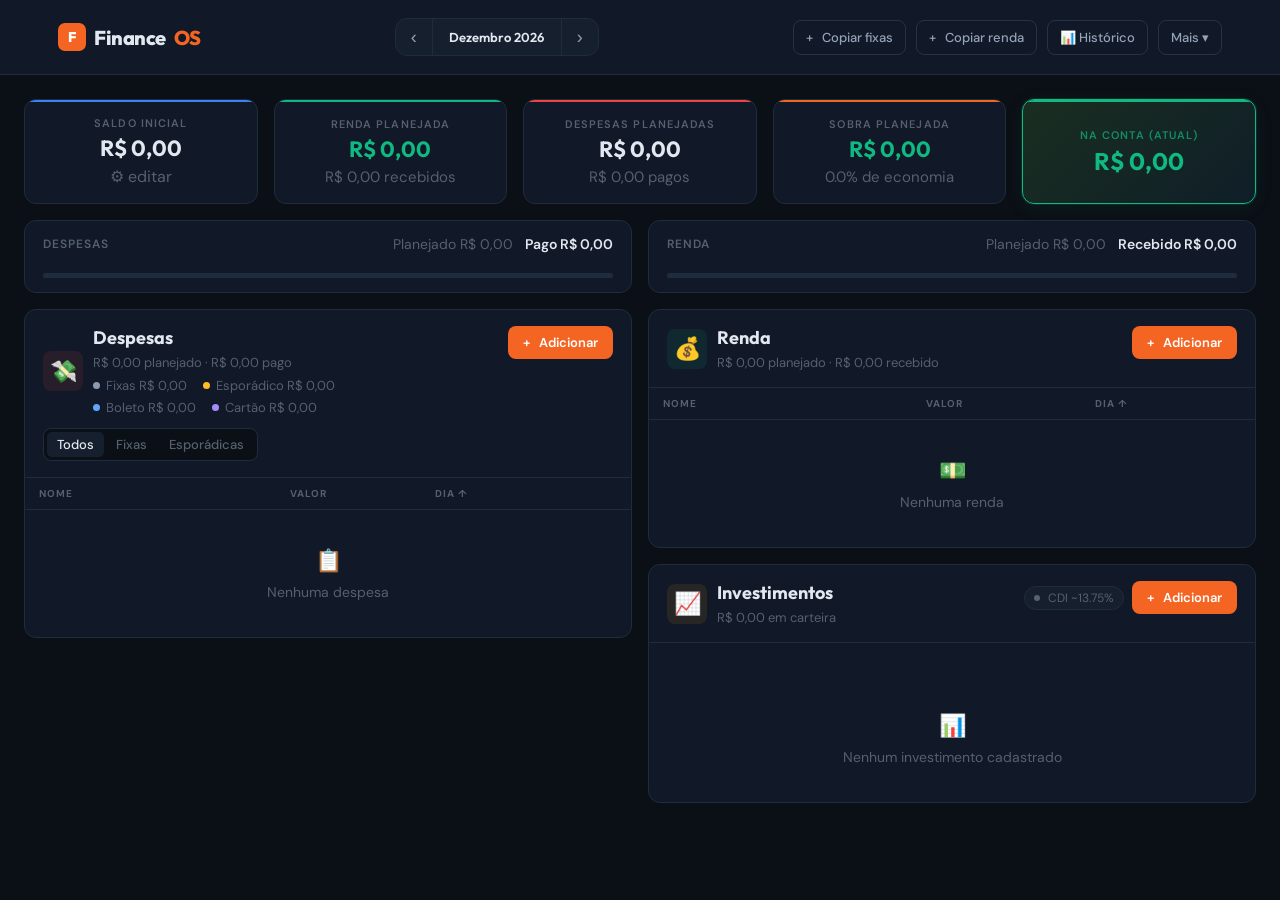
==== commit f7e1a1f6: "ajuste de botões" ====
--- a/index.html
+++ b/index.html
@@ -26,15 +26,15 @@
       </div>
       <div class="header-right">
         <button class="btn-sm" onclick="copyPrevMonthFixed()">
-          ⊕ Copiar fixas
+          + &nbsp; Copiar fixas
         </button>
         <button class="btn-sm" onclick="copyPrevMonthRenda()">
-          ⊕ Copiar renda
+          + &nbsp; Copiar renda
         </button>
         <button class="btn-sm" onclick="toggleHistPanel()">📊 Histórico</button>
         <div class="util-menu-wrap">
           <button class="util-menu-btn" onclick="toggleUtilMenu(event)">
-            ⚙ Mais ▾
+            Mais ▾
           </button>
           <div class="util-menu-dropdown" id="utilMenu">
             <button
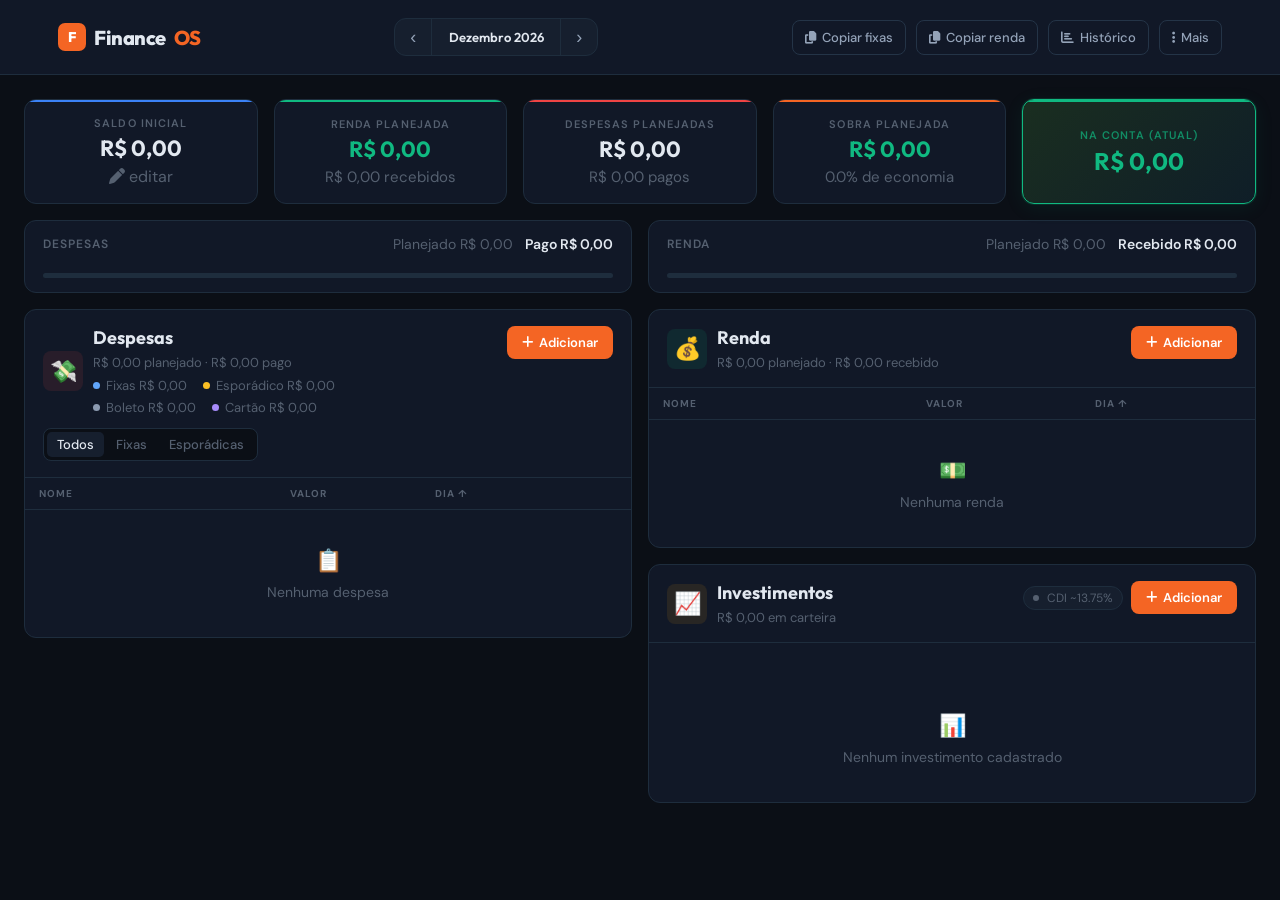
==== commit b70a9530: "ajuste de cores e novos ícones" ====
--- a/index.html
+++ b/index.html
@@ -11,6 +11,7 @@
       rel="stylesheet"
     />
     <link rel="stylesheet" href="style.css">
+    <link rel="stylesheet" href="https://cdnjs.cloudflare.com/ajax/libs/font-awesome/6.5.1/css/all.min.css"/>
   </head>
 
   <body>
@@ -26,53 +27,29 @@
       </div>
       <div class="header-right">
         <button class="btn-sm" onclick="copyPrevMonthFixed()">
-          + &nbsp; Copiar fixas
+          <i class="fa-solid fa-copy"></i> Copiar fixas
         </button>
         <button class="btn-sm" onclick="copyPrevMonthRenda()">
-          + &nbsp; Copiar renda
+          <i class="fa-solid fa-copy"></i> Copiar renda
         </button>
-        <button class="btn-sm" onclick="toggleHistPanel()">📊 Histórico</button>
+        <button class="btn-sm" onclick="toggleHistPanel()"><i class="fa-solid fa-chart-bar"></i> Histórico</button>
         <div class="util-menu-wrap">
           <button class="util-menu-btn" onclick="toggleUtilMenu(event)">
-            Mais ▾
+            <i class="fa-solid fa-ellipsis-vertical"></i> Mais
           </button>
           <div class="util-menu-dropdown" id="utilMenu">
-            <button
-              class="util-menu-item"
-              onclick="
-                exportData();
-                closeUtilMenu();
-              "
-            >
-              ⬇ Exportar JSON
-            </button>
-            <button
-              class="util-menu-item"
-              onclick="
-                exportCSV();
-                closeUtilMenu();
-              "
-            >
-              ⬇ Exportar CSV
-            </button>
-            <button
-              class="util-menu-item"
-              onclick="
-                importClick();
-                closeUtilMenu();
-              "
-            >
-              ⬆ Importar JSON
+            <button class="util-menu-item" onclick="exportData(); closeUtilMenu();">
+              <i class="fa-solid fa-download"></i> Exportar JSON
+            </button>
+            <button class="util-menu-item" onclick="exportCSV(); closeUtilMenu();">
+              <i class="fa-solid fa-file-csv"></i> Exportar CSV
+            </button>
+            <button class="util-menu-item" onclick="importClick(); closeUtilMenu();">
+              <i class="fa-solid fa-upload"></i> Importar JSON
             </button>
             <div class="util-sep"></div>
-            <button
-              class="util-menu-item danger"
-              onclick="
-                clearAll();
-                closeUtilMenu();
-              "
-            >
-              🗑 Limpar tudo
+            <button class="util-menu-item danger" onclick="clearAll(); closeUtilMenu();">
+              <i class="fa-solid fa-trash"></i> Limpar tudo
             </button>
           </div>
         </div>
@@ -91,7 +68,7 @@
       <div class="hist-panel" id="histPanel">
         <div class="hist-head">
           <div class="hist-title">📊 Histórico — Últimos 12 meses</div>
-          <button class="btn-sm" onclick="toggleHistPanel()">✕ Fechar</button>
+          <button class="btn-sm" onclick="toggleHistPanel()"><i class="fa-solid fa-xmark"></i> Fechar</button>
         </div>
         <div class="hist-body" id="histBody"></div>
       </div>
@@ -112,7 +89,7 @@
                 </div>
               </div>
               <button class="btn-add" onclick="openModal('despesa')">
-                + &nbsp; Adicionar
+                <i class="fa-solid fa-plus"></i> Adicionar
               </button>
             </div>
             <div class="ftabs">
@@ -164,7 +141,7 @@
                 </div>
               </div>
               <button class="btn-add" onclick="openModal('renda')">
-                + &nbsp; Adicionar
+                <i class="fa-solid fa-plus"></i> Adicionar
               </button>
             </div>
           </div>
@@ -217,7 +194,7 @@
                   <span id="cdiLabel">CDI...</span>
                 </div>
                 <button class="btn-add" onclick="openModal('investimento')">
-                  + &nbsp; Adicionar
+                  <i class="fa-solid fa-plus"></i> Adicionar
                 </button>
               </div>
             </div>
--- a/style.css
+++ b/style.css
@@ -604,7 +604,7 @@
 
 /* Color stripe — tipo (overridden by done) */
 tr.tr-boleto:not(.tr-done) td:first-child {
-  box-shadow: inset 3px 0 0 var(--blue);
+  box-shadow: inset 3px 0 0 var(--text2);
 }
 tr.tr-cartao:not(.tr-done) td:first-child {
   box-shadow: inset 3px 0 0 var(--purple);
